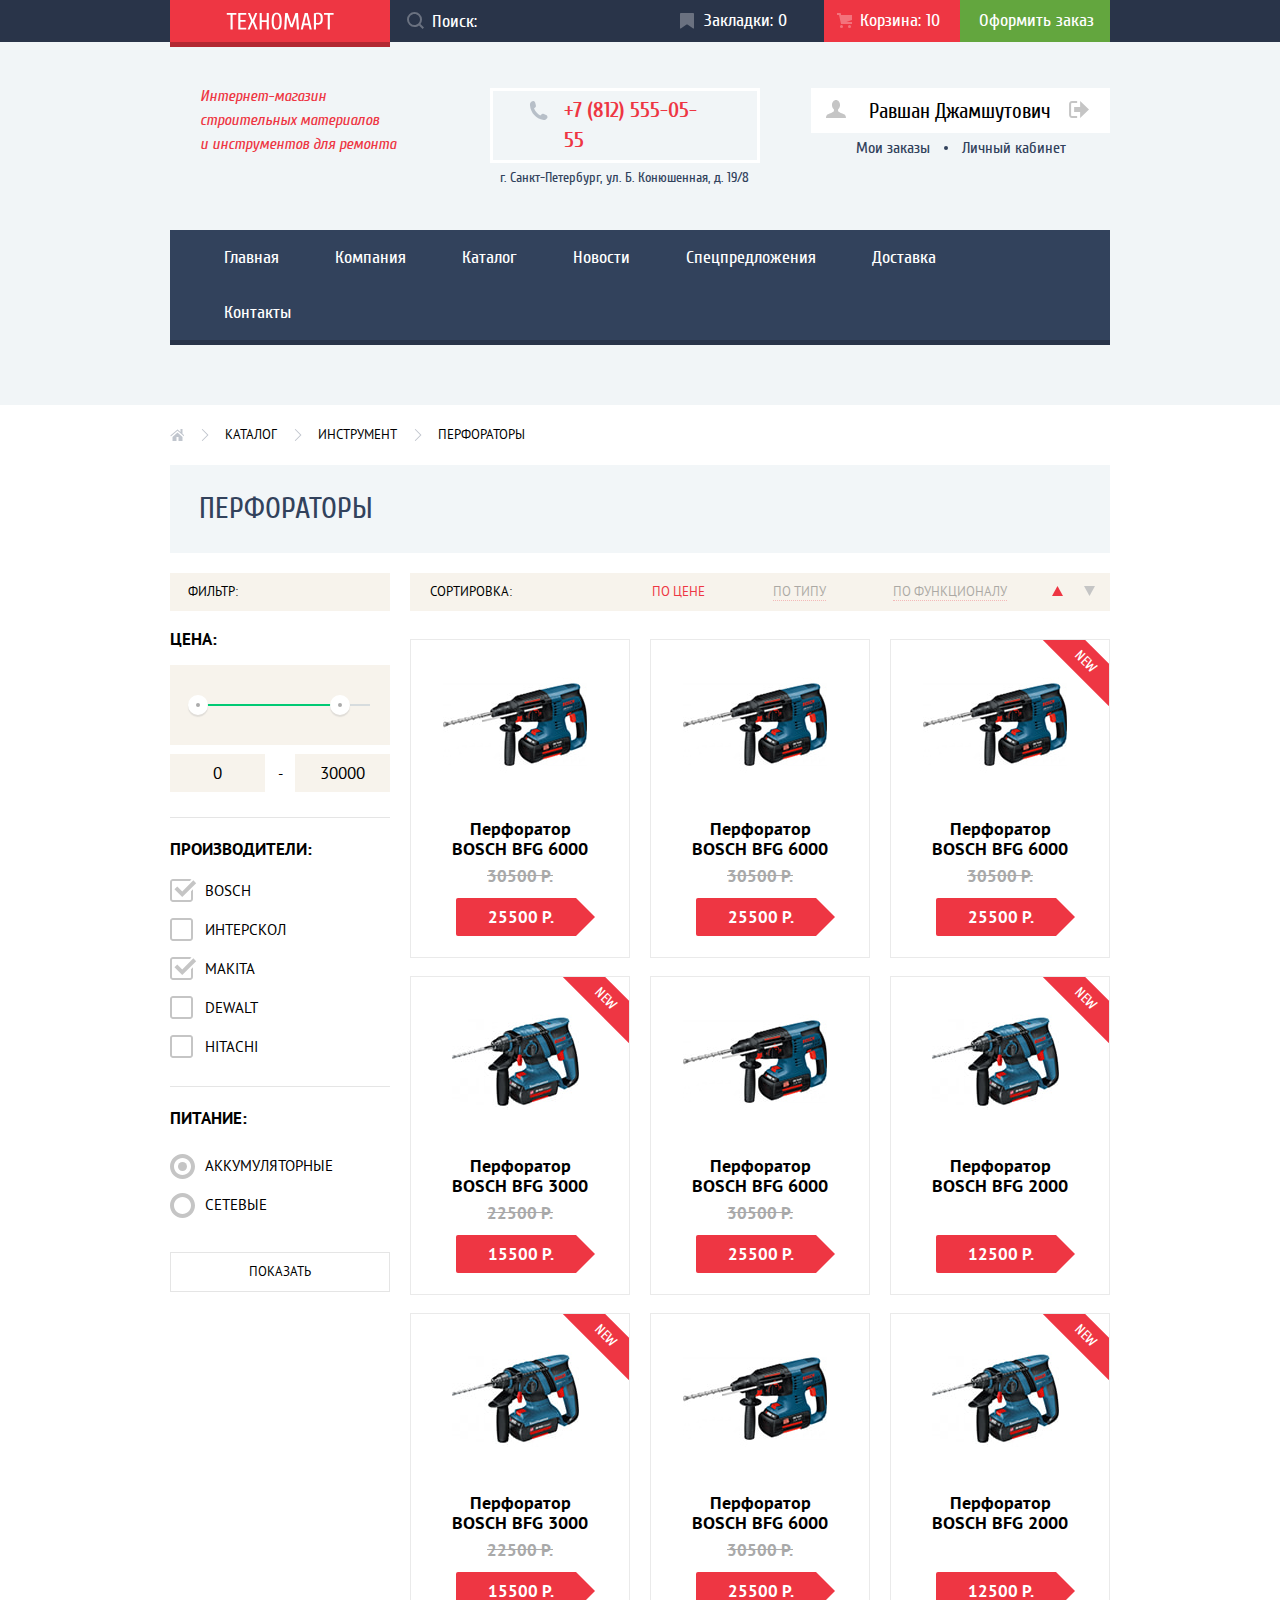
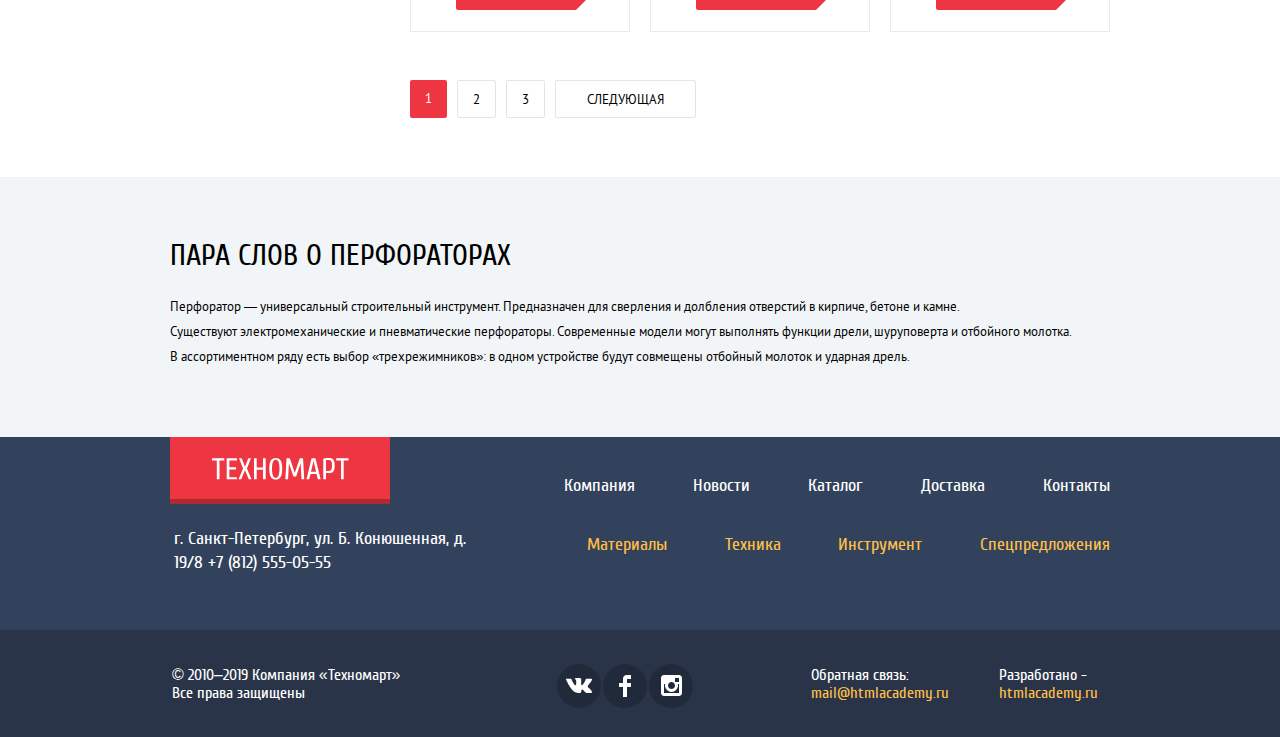
==== catalog.html @ e58eb57f "Added some cursor features :)" ====
<!DOCTYPE html>
<html lang="ru">
  <head>
    <meta charset="utf-8">
		<title>HTML Academy: Техномарт. Каталог</title>
		<link rel="stylesheet" href="css/normalize.css">
    <link rel="stylesheet" href="css/style.css">
  </head>
  <body>
		<header class="header">
      <div class="user-navigation">
        <div class="wrapper">
          <a class="logo" href="index.html">
            <h1 class="visually-hidden">Компания «Техномарт»</h1>
          </a>
          <form action="https://echo.htmlacademy.ru/" method="post" class="search-field-form">
            <label for="header-search-field" class="visually-hidden">Поиск:</label>
            <input type="search" name="search-field" id="header-search-field" class="search-field" placeholder="Поиск:">
            <svg xmlns="http://www.w3.org/2000/svg" width="17" height="17"><path fill="#fff" d="M17 15.586l-3.542-3.542A7.465 7.465 0 0015 7.5 7.5 7.5 0 107.5 15c1.71 0 3.282-.579 4.544-1.542L15.586 17 17 15.586zM2 7.5C2 4.467 4.467 2 7.5 2 10.532 2 13 4.467 13 7.5c0 3.032-2.468 5.5-5.5 5.5A5.506 5.506 0 012 7.5z"/></svg>
          </form>
          <a href="#" class="bookmarks">
            Закладки: 0
          </a>
          <a href="#" class="cart filled">
            Корзина: 10
          </a>
          <a href="#" class="order">Оформить заказ</a>
        </div>
      </div>

      <div class="wrapper">
        <div class="middle-header">
          <p class="short-info">
            Интернет-магазин 
            строительных материалов <br>
            и инструментов для ремонта
          </p>
    
          <div class="header-contacts">
            <p class="phone"><a href="tel:78125550555">+7 (812) 555-05-55</a></p>
            <p class="address">г. Санкт-Петербург, ул. Б. Конюшенная, д. 19/8</p>
          </div>
    
          <div class="account">
            <div class="account-actions-logged">
              <a href="#" class="username">
                <svg xmlns="http://www.w3.org/2000/svg" width="20" height="18"><path fill="#c5c5c5" d="M17.881 14.166c-2.144-.735-4.256-1.666-5.207-2.39-.657-.501-.77-1.618-.517-2.415 1.118-.903 1.864-2.477 1.864-4.278C14.021 2.276 12.221 0 10 0S5.979 2.276 5.979 5.083c0 1.801.746 3.374 1.863 4.277.253.798.141 1.915-.517 2.416-.95.724-3.063 1.654-5.207 2.39S0 18 0 18h20s.025-3.099-2.119-3.834z"/></svg>
                Равшан Джамшутович
              </a>
              <a href="#" class="exit">
                <span class="visually-hidden">Выйти</span>
                <svg xmlns="http://www.w3.org/2000/svg" width="21" height="17"><g fill="#c5c5c5"><path d="M21 8.5L12.125 0v6h-6v5h6v6z"/><path d="M3.106 13.952V3.048c.018-.376.171-1.057 1.01-1.057h5.027V0H4.116C1.938 0 1.112 1.81 1.087 3.027v10.946C1.112 15.189 1.938 17 4.116 17h5.027v-1.99H4.116c-.839 0-.992-.683-1.01-1.058z"/></g></svg>
              </a>
            </div>
  
            <ul class="account-options">
              <li><a href="#">Мои заказы</a></li>
              <li><a href="#">Личный кабинет</a></li>
            </ul>
          </div>
        </div>

        <nav>
          <ul class="site-navigation">
            <li><a href="index.html">Главная</a></li>
            <li><a href="#">Компания</a></li>
            <li><a>Каталог</a></li>
            <li><a href="#">Новости</a></li>
            <li><a href="#">Спецпредложения</a></li>
            <li><a href="#">Доставка</a></li>
            <li><a href="#">Контакты</a></li>
          </ul>
        </nav>
      </div>
    </header>

		<main>
      <div class="wrapper catalog-wrapper">
        <nav class="breadcrumbs-navigation">
          <ol class="breadcrumbs">
            <li class="home">
              <a href="index.html">
                <span class="visually-hidden">Главная</span>
              </a>
            </li>
            <li><a>Каталог</a></li>
            <li><a href="#">Инструмент</a></li>
            <li><a href="#">Перфораторы</a></li>
          </ol>
        </nav>

        <h2 class="main-title">Перфораторы</h2>

        <section class="filter">
          <h2>Фильтр:</h2>
  
          <form action="https://echo.htmlacademy.ru/" method="get">
            <fieldset class="price">
              <legend class="fieldset-title">Цена:</legend>
  
              <div class="range">
                <span class="visually-hidden">Диапазон стоимости товара</span>
                <div class="range-controls">
                  <div class="scale">
                    <div class="bar"></div>
                  </div>
                  <div class="toggle toggle-min" tabindex="0"></div>
                  <div class="toggle toggle-max" tabindex="0"></div>
                </div>
              </div>
    
              <div class="range-inputs">
                <input type="text" name="price-min" id="filter-price-min" min="0" max="36500" value="0" step="10" aria-label="Минимальная цена" required>
                <span>-</span>
                <input type="tex" name="price-max" id="filter-price-max" min="0" max="36500" value="30000" step="10" aria-label="Максимальная цена" required>
              </div>
            </fieldset>
    
            <fieldset class="manufacturers">
              <legend class="fieldset-title">Производители:</legend>
    
              <ul class="manufacturers-list">
                <li>
                  <input class="visually-hidden" type="checkbox" name="bosch" id="filter-bosch" checked>
                  <label for="filter-bosch">
                    Bosch
                  </label>
                </li>
    
                <li>
                  <input class="visually-hidden" type="checkbox" name="interskol" id="filter-interskol">
                  <label for="filter-interskol">
                    Интерскол
                  </label>
                </li>
    
                <li>
                  <input class="visually-hidden" type="checkbox" name="makita" id="filter-makita" checked>
                  <label for="filter-makita">
                    Makita
                  </label>
                </li>
    
                <li>
                  <input class="visually-hidden" type="checkbox" name="dewalt" id="filter-dewalt">
                  <label for="filter-dewalt">
                    Dewalt
                  </label>
                </li>
    
                <li>
                  <input class="visually-hidden" type="checkbox" name="hitachi" id="filter-hitachi">
                  <label for="filter-hitachi">
                    Hitachi
                  </label>
                </li>
              </ul>
            </fieldset>
    
            <fieldset class="power">
              <legend class="fieldset-title">Питание:</legend>
    
              <ul class="power-supply-list">
                <li>
                  <input class="visually-hidden" type="radio" name="product-power-supply" id="filter-battery" value="battery" checked>
                  <label for="filter-battery">
                    Аккумуляторные
                  </label>
                </li>
    
                <li>
                  <input class="visually-hidden" type="radio" name="product-power-supply" id="filter-network" value="network">
                  <label for="filter-network">
                    Сетевые
                  </label>
                </li>
              </ul>
            </fieldset>
    
            <button type="submit" class="button">Показать</button>
          </form>
        </section>
  
        <div class="catalog-column">
          <section class="sort">
            <h2>Сортировка:</h2>
    
            <ul class="sort-by">
              <li><a class="active">По цене</a></li>
              <li><a href="#">По типу</a></li>
              <li><a href="#">По функционалу</a></li>
            </ul>
    
            <ul class="sort-from-to">
              <li>
                <a class="active sort-button sort-to-smaller">
                  <span class="visually-hidden">По возрастанию</span>
                  <svg xmlns="http://www.w3.org/2000/svg" width="11" height="10"><path fill="#231F20" d="M5.5 0L0 10h11z"/></svg>
                </a>
              </li>
              <li>
                <a href="#" class="sort-button sort-to-bigger">
                  <span class="visually-hidden">По убыванию</span>
                  <svg xmlns="http://www.w3.org/2000/svg" width="11" height="10"><path fill="#231F20" d="M5.5 0L0 10h11z"/></svg>
                </a>
              </li>
            </ul>
          </section>
          
          <section class="catalog">
            <ul class="items-list">
              <li class="item">
                <div class="item-actions">
                  <a href="#" class="button button-buy">Купить</a>
                  <button type="button" class="button button-to-bookmarks">В закладки</button>
                </div>
                
                <div class="item-picture">
                  <img src="img/bosch-bfg6000.jpg" alt="Перфоратор BOSCH BFG 6000" width="144" height="128">
                </div>

                <h3>
                  Перфоратор BOSCH
                  BFG 6000
                </h3>
                <p class="old-price">30500 Р.</p>
                <p class="price">25500 Р.</p>
              </li>
    
              <li class="item">
                <div class="item-actions">
                  <a href="#" class="button button-buy">Купить</a>
                  <button type="button" class="button button-to-bookmarks">В закладки</button>
                </div>
                
                <div class="item-picture">
                  <img src="img/bosch-bfg6000.jpg" alt="Перфоратор BOSCH BFG 6000" width="144" height="128">
                </div>
                
                <h3>
                  Перфоратор BOSCH
                  BFG 6000
                </h3>
                <p class="old-price">30500 Р.</p>
                <p class="price">25500 Р.</p>
              </li>
    
              <li class="item new">
                <div class="item-actions">
                  <a href="#" class="button button-buy">Купить</a>
                  <button type="button" class="button button-to-bookmarks">В закладки</button>
                </div>
                
                <div class="item-picture">
                  <img src="img/bosch-bfg6000.jpg" alt="Перфоратор BOSCH BFG 6000" width="144" height="128">
                </div>
                
                <h3>
                  Перфоратор BOSCH
                  BFG 6000
                </h3>
                <p class="old-price">30500 Р.</p>
                <p class="price">25500 Р.</p>
              </li>
    
              <li class="item new">
                <div class="item-actions">
                  <a href="#" class="button button-buy">Купить</a>
                  <button type="button" class="button button-to-bookmarks">В закладки</button>
                </div>
                
                <div class="item-picture">
                  <img src="img/bosch-bfg2000-3000.jpg" alt="Перфоратор BOSCH BFG 3000" width="127" height="112">
                </div>

                <h3>
                  Перфоратор BOSCH
                  BFG 3000
                </h3>
                <p class="old-price">22500 Р.</p>
                <p class="price">15500 Р.</p>
              </li>
    
              <li class="item">
                <div class="item-actions">
                  <a href="#" class="button button-buy">Купить</a>
                  <button type="button" class="button button-to-bookmarks">В закладки</button>
                </div>
                
                <div class="item-picture">
                  <img src="img/bosch-bfg6000.jpg" alt="Перфоратор BOSCH BFG 6000" width="144" height="128">
                </div>

                <h3>
                  Перфоратор BOSCH
                  BFG 6000
                </h3>
                <p class="old-price">30500 Р.</p>
                <p class="price">25500 Р.</p>
              </li>
    
              <li class="item new">
                <div class="item-actions">
                  <a href="#" class="button button-buy">Купить</a>
                  <button type="button" class="button button-to-bookmarks">В закладки</button>
                </div>
                
                <div class="item-picture">
                  <img src="img/bosch-bfg2000-3000.jpg" alt="Перфоратор BOSCH BFG 2000" width="127" height="112">
                </div>
                <h3>
                  Перфоратор BOSCH
                  BFG 2000
                </h3>
                <p class="old-price"></p>
                <p class="price">12500 Р.</p>
              </li>
    
              <li class="item new">
                <div class="item-actions">
                  <a href="#" class="button button-buy">Купить</a>
                  <button type="button" class="button button-to-bookmarks">В закладки</button>
                </div>
                
                <div class="item-picture">
                  <img src="img/bosch-bfg2000-3000.jpg" alt="Перфоратор BOSCH BFG 3000" width="127" height="112">
                </div>

                <h3>
                  Перфоратор BOSCH
                  BFG 3000
                </h3>
                <p class="old-price">22500 Р.</p>
                <p class="price">15500 Р.</p>
              </li>
    
              <li class="item">
                <div class="item-actions">
                  <a href="#" class="button button-buy">Купить</a>
                  <button type="button" class="button button-to-bookmarks">В закладки</button>
                </div>
                
                <div class="item-picture">
                  <img src="img/bosch-bfg6000.jpg" alt="Перфоратор BOSCH BFG 6000" width="144" height="128">
                </div>

                <h3>
                  Перфоратор BOSCH
                  BFG 6000
                </h3>
                <p class="old-price">30500 Р.</p>
                <p class="price">25500 Р.</p>
              </li>
    
              <li class="item new">
                <div class="item-actions">
                  <a href="#" class="button button-buy">Купить</a>
                  <button type="button" class="button button-to-bookmarks">В закладки</button>
                </div>
                
                <div class="item-picture">
                  <img src="img/bosch-bfg2000-3000.jpg" alt="Перфоратор BOSCH BFG 2000" width="127" height="112">
                </div>

                <h3>
                  Перфоратор BOSCH
                  BFG 2000
                </h3>
                <p class="old-price"></p>
                <p class="price">12500 Р.</p>
              </li>
            </ul>
    
            <div class="pagination">
              <a class="active button" aria-label="К первой странице каталога">1</a>
              <a href="#" class="button" aria-label="Ко второй странице каталога">2</a>
              <a href="#" class="button" aria-label="К третей странице каталога">3</a>
              <a href="#" class="button" aria-label="К следующей странице каталога">Следующая</a>
            </div>
          </section>
        </div>
      </div>

			<section class="few-words">
        <div class="wrapper">
          <h2 class="section-title">Пара слов о перфораторах</h2>

          <p>Перфоратор — универсальный строительный инструмент. Предназначен для сверления и долбления отверстий в кирпиче, бетоне и камне.</p>
          <p>Существуют электромеханические и пневматические перфораторы. Современные модели могут выполнять функции дрели, шуруповерта и отбойного молотка.</p> 
          <p>В ассортиментном ряду есть выбор «трехрежимников»: в одном устройстве будут совмещены отбойный молоток и ударная дрель.</p>
        </div>
			</section>
		</main>

    <footer class="footer">
      <div class="footer-top">
        <div class="wrapper">
          <div class="footer-top-contacts">
            <a href="index.html" class="logo">
              <h1 class="visually-hidden">Компания «Техномарт»</h1>
            </a>
      
            <p class="contacts">
              г. Санкт-Петербург, ул. Б. Конюшенная, д. 19/8
              <a href="tel:78125550555">+7 (812) 555-05-55</a>
            </p>
          </div>
    
          <nav class="footer-top-navigation">
            <ul class="site-navigation-footer">
              <li><a href="#">Компания</a></li>
              <li><a href="#">Новости</a></li>
              <li><a>Каталог</a></li>
              <li><a href="#">Доставка</a></li>
              <li><a href="#">Контакты</a></li>
            </ul>
    
            <ul class="promo-navigation">
              <li><a href="#">Материалы</a></li>
              <li><a href="#">Техника</a></li>
              <li><a href="#">Инструмент</a></li>
              <li><a href="#">Спецпредложения</a></li>
            </ul>
          </nav>
        </div>
      </div>

      <div class="footer-bottom">
        <div class="wrapper">
          <p class="copyrights">
            © 2010–2019 Компания «Техномарт»
            Все права защищены
          </p>
          
          <div class="social">
            <a href="#" class="vkontakte">
              <span class="visually-hidden">ВКонтакте</span>
            </a>
            <a href="#" class="facebook">
              <span class="visually-hidden">Facebook</span>
            </a>
            <a href="#" class="instagram">
              <span class="visually-hidden">Instagram</span>
            </a>
          </div>
    
          <p class="feedback">
            Обратная связь:
            <a href="mailto:mail@htmlacademy.ru">mail@htmlacademy.ru</a>
          </p>
    
          <p class="developer">
            Разработано -
            <a href="https://htmlacademy.ru/intensive/htmlcss">htmlacademy.ru</a>
          </p>
        </div>
      </div>
    </footer>

		<!--POP UPS-->

		<section class="hidden popup-added-to-cart">
			<h2 class="visually-hidden">Сообщение о добавлении товара в корзину</h2>
			<button type="button" class="button-close" aria-label="Закрыть"></button>

			<p>Товар добавлен в корзину!</p>

      <div class="button-wrapper">
        <div class="container">
          <a href="#" class="button">Оформить заказ</a>
          <button type="button" class="button">Продолжить покупки</button>
        </div>
      </div>
		</section>
  </body>
</html>
---- css/style.css ----
/* BASIC VALUES */
:root
{
	/* COLORS */
	--basic-red: #EE3643;
	--basic-green: #63A63E;
	--basic-green-light: #00CA74;
	--basic-grey: #3D546F;
	--basic-grey-dark: #32425C;
	--basic-grey-extra-dark: #293449;
	--basic-grey-darkest: #1D2739;
	--basic-greylight: #C5C5C5;
	--basic-greylight-dark: #A9A9A9;
	--basic-background: #F1F5F7;
	--basic-background-button: #F4F4F4;
	--special-yellow: #FFBF47;
	--special-yellowlighten: #FFC047;
	--special-blue: #3BBCE3;
	--special-lilac: #DC91D8;
	--special-greenlight: #8ED78F;
	--special-yellowlight: #FFD180;
	--special-color-white: #F9F5F0;
	--color-success: #5FBB2D;
	--color-error: #BA2732;
	--color-white: #FFF;
	--color-black: #000;
	--color-black-light: #161D29;
	--color-gray-shadow: #405069;
	--color-white-gray: #D7DCDE;
	--color-gray-white: #ABABAB;
	--color-green-shadow: #367315;
	--color-green-dark: #518534;
	--color-black-extra-light: #212A3A;
	--color-extralight-grey: #EAEAEA;
	--color-lightest-grey: #E5E5E5;
	--color-white-dark: #F7F3EC;
	--color-almost-white: #F2F6F8;
  --color-white-half-transparent: rgba(255, 255, 255, 0.5);
  --color-white-almost-transparent: rgba(255, 255, 255, 0.3);
  --color-gray-almost-white: rgba(171, 171, 171, 0.3);
  --color-greylight-almost-transparent: rgba(197, 197, 197, 0.3);
  --color-greylight-dark-almost-transparent: rgba(169, 169, 169, 0.3);
	--color-black-mostly-transparent: rgba(0, 0, 0, 0.15);
	--color-black-almost-transparent: rgba(0, 0, 0, 0.25);

	/* FONTS */
	--cuprum: Cuprum, Arial, sans-serif;
	--pt-sans: 'PT Sans', Arial, sans-serif;
}

/* FONTS */
@font-face
{
	font-family: 'Cuprum';
  font-style: normal;
  font-weight: 400;
  src: local('Cuprum'),
       url('../fonts/cuprum.woff2') format('woff2'), 
       url('../fonts/cuprum.woff') format('woff');
}

@font-face
{
	font-family: 'Cuprum';
  font-style: italic;
  font-weight: 400;
  src: local('Cuprum Italic'),
       url('../fonts/cuprumitalic.woff2') format('woff2'), 
       url('../fonts/cuprumitalic.woff') format('woff');
}

@font-face
{
	font-family: 'Cuprum';
  font-style: normal;
  font-weight: 700;
  src: local('Cuprum Bold'),
       url('../fonts/cuprumbold.woff2') format('woff2'), 
       url('../fonts/cuprumbold.woff') format('woff');
}

@font-face
{
	font-family: 'Cuprum';
  font-style: italic;
  font-weight: 700;
  src: local('Cuprum Bold Italic'),
       url('../fonts/cuprumbolditalic.woff2') format('woff2'), 
       url('../fonts/cuprumbolditalic.woff') format('woff');
}

@font-face
{
	font-family: 'PT Sans';
  font-style: normal;
  font-weight: 400;
  src: local('PT Sans'),
       url('../fonts/ptsans.woff2') format('woff2'), 
       url('../fonts/ptsans.woff') format('woff');
}

@font-face
{
	font-family: 'PT Sans';
  font-style: normal;
  font-weight: 700;
  src: local('PT Sans Bold'),
       url('../fonts/ptsansbold.woff2') format('woff2'), 
       url('../fonts/ptsansbold.woff') format('woff');
}

/* GLOBAL STYLES */
*, *::before, *::after 
{
	box-sizing: inherit;
}

html 
{
	height: 100%;
	box-sizing: border-box;
}

img
{
	max-width: 100%;
	height: auto;
}

body
{
	margin: 0;
	padding: 0;
	min-width: 960px;
	font-family: var(--pt-sans);
	font-size: 13px;
	line-height: 24px;
	color: var(--color-black);
	min-height: 100%;
	display: grid;
	grid-template-rows: min-content 1fr min-content;
	align-content: start;
}

.visually-hidden {
  position: absolute;
  clip: rect(0 0 0 0);
  width: 1px;
  height: 1px;
  margin: -1px;
  border: 0;
  padding: 0;
  overflow: hidden;
}

.hidden
{
  display: none;
}

.wrapper {
  width: 940px;
  margin: 0 auto;
}

a
{
	text-decoration: none;
}

.section-title
{
	font-family: var(--cuprum);
	font-weight: normal;
	font-size: 30px;
	line-height: 30px;
	text-transform: uppercase;
	margin: 0;
}

.section-title2
{
	font-family: var(--cuprum);
	font-weight: normal;
	font-size: 30px;
	line-height: 30px;
	text-transform: uppercase;
	color: var(--basic-grey-dark);
	margin: 0;
}

.button
{
	font-family: var(--cuprum);
	font-size: 14px;
	line-height: 18px;
	text-transform: uppercase;
	color: var(--color-white);
	background-color: var(--basic-red);
	text-align: center;
	padding-top: 11px;
	padding-bottom: 9px;
	cursor: pointer;
}

.button:active
{
	background-color: var(--color-error);
}

.fieldset-title
{
	font-weight: bold;
	font-size: 17px;
	line-height: 30px;
	text-transform: uppercase;
	margin: 0;
}

.title-with-button
{
  background-color: var(--special-color-white);
  display: flex;
  justify-content: space-between;
  padding-left: 28px;
  padding-right: 14px;
  align-items: center;
  min-height: 89px;
  margin-bottom: 20px;
}

.new::after
{
  content: "new";
  display: flex;
  width: 100px;
  height: 30px;
  text-transform: uppercase;
  transform: rotate(45deg);
  background-color: var(--basic-red);
  font-family: var(--cuprum);
  font-size: 14px;
  line-height: 18px;
  position: absolute;
  top: 5px;
  right: -25px;
  padding-left: 5px;
  justify-content: center;
  align-items: center;
  color: var(--color-white);
}


a:not([href]),
a:not([href])
{
	cursor: default;
}

/* CUSTOM STYLES */

/* HEADER */
.header
{
	font-family: var(--cuprum);
	font-size: 18px;
	background-color: var(--basic-background);
  padding-bottom: 60px;
}

.header p
{
	margin: 0;
}

.user-navigation a,
.site-navigation a
{
	color: var(--color-white);
}

.user-navigation a:active
{
	background-color: var(--color-black-light);
	color: var(--color-white-half-transparent);
}

.header .user-navigation
{
	background-color: var(--basic-grey-extra-dark);
	min-height: 42px;
}

.user-navigation .wrapper,
.header .middle-header,
.header .site-navigation,
.header .account-actions-unlogged
{
	display: flex;
}

.header .site-navigation
{
	background-color: var(--basic-grey-dark);
	box-shadow: inset 0px -5px 0px var(--basic-grey-extra-dark);
}

.user-navigation .filled
{
	background-color: var(--basic-red);
}

.user-navigation a
{
	width: 150px;
	padding: 9px;
	padding-left: 44px;
  padding-right: 0;
	display: block;
	position: relative;
}

.user-navigation .bookmarks::before,
.user-navigation .cart::before
{
	content: "";
	position: absolute;
	opacity: 0.3;
	width: 14px;
	height: 16px;
	top: 13px;
	left: 20px;
	background-image: url(../img/icon-bookmark.svg);
	background-repeat: no-repeat;
  display: block;
}

.user-navigation .bookmarks:hover::before,
.user-navigation .cart:hover::before
{
	opacity: 1;
}

.user-navigation .bookmarks:active::before,
.user-navigation .cart:active::before
{
	opacity: 0.3;
}

.user-navigation .cart
{
  padding-left: 36px;
  width: 136px;
  margin-left: 14px;
}

.user-navigation .cart::before
{
	width: 15px;
	height: 15px;
	left: 13px;
	background-image: url(../img/icon-cart.svg);
}

.user-navigation .logo,
.user-navigation .logo:active
{
	width: 220px;
	height: 42px;
	padding: 0;
	background-color: var(--basic-red);
	background-image: url(../img/logo-technomart.svg);
	background-repeat: no-repeat;
	background-position: 50% 50%;
	display: block;
	position: relative;
}

.user-navigation .logo[href]:active
{
	background-color: var(--color-error);
}

.user-navigation .logo::after
{
	content: "";
	position: absolute;
	bottom: -5px;
	left: 0;
	width: 220px;
	height: 5px;
	background-color: inherit;
	box-shadow: inset 0px -5px 0px var(--color-black-almost-transparent);
  display: block;
}

.user-navigation .order:active,
.user-navigation .order
{
	background-color: var(--basic-green);
	padding-left: 19px;
}

.user-navigation .order:hover
{
	background-color: var(--color-success);
}

.header .middle-header
{
	padding-top: 42px;
	padding-bottom: 40px;
	padding-left: 30px;
}

.header .short-info
{
	color: var(--basic-red);
	font-style: italic;
	font-size: 16px;
	line-height: 24px;
	width: 197px;
	min-height: 71px;
}

.header .header-contacts
{
	padding-top: 4px;
	margin-left: 93px;
}

.header .phone
{
  border: 3px solid var(--color-white);
  background-image: url(../img/icon-phone.svg);
  background-repeat: no-repeat;
	background-position: 36px 10px;
	width: 270px;
	min-height: 45px;
	padding: 4px 42px 5px 71px;
	margin: 0;
	margin-bottom: 3px;
}

.phone a
{
	color: var(--basic-red);
	font-weight: bold;
	font-size: 21px;
	line-height: 30px;
}

.header .address
{
	color: var(--basic-grey-dark);
	font-size: 14px;
	width: 250px;
	min-height: 24px;
	margin: 0 auto;
}

.header .account-actions-unlogged
{
	width: 281px;
	padding: 0;
	margin: 0;
  padding-top: 4px;
  margin-left: 69px;
  min-height: 45px;
  justify-content: space-between;
}

.header .account
{
  margin-left: 51px;
}

.header .account-actions-logged
{
	width: 299px;
	min-height: 45px;
	padding-top: 12px;
	padding-bottom: 8px;
	padding-right: 17px;
	padding-left: 15px;
  margin-bottom: 3px;
  margin-top: 4px;
}

.account-actions-logged .username
{
	margin-right: 12px;
}

.username svg
{
	margin-right: 18px;
}

.username:not(:active):hover path,
.exit:not(:active):hover path
{
	fill: var(--basic-grey);
}

.header .account-options
{
	display: flex;
	min-height: 18px;
	width: 210px;
	justify-content: space-between;
	flex-wrap: wrap;
	margin: 0 auto;
	padding: 0;
}

.account-options li
{
  order: 1;
}

.account-options li:first-of-type
{
  order: -1;
}

.account-options::after
{
  content: "";
	display: block;
  width: 4px;
  height: 4px;
  align-self: center;
  border-radius: 50%;
  background-color: var(--basic-grey-dark);
}

.account-options:hover::after
{
  background-color: var(--basic-red);
}

.header .account-actions-unlogged,
.header .account-options
{
	list-style: none;
}

.account-actions-unlogged a,
.account-actions-logged a
{
	color: var(--color-black);
	background-color: var(--color-white);
	font-size: 21px;
	line-height: 21px;
}

.account-actions-unlogged a:hover
{
	color: var(--basic-red);
}

.account-actions-unlogged .login
{
	width: 121px;
	padding: 12px;
	padding-left: 19px;
	padding-right: 27px;
	display: block;
	position: relative;
}

.login:hover path
{
	fill: var(--basic-grey);
}

.login path,
.login:active path
{
	fill: var(--basic-greylight);
}

.account-actions-unlogged .logout
{
	width: 150px;
	padding: 12px 24px;
	display: block;
}

.header .account-actions-logged
{
	background-color: var(--color-white);
}

.account-options a
{
	color: var(--basic-grey-dark);
	font-size: 16px;
	line-height: 18px;
}

.account-options a:hover
{
	color: var(--basic-red);
}

.account-actions-unlogged a:active,
.account-actions-logged a:active,
.account-options a:active
{
	color: var(--basic-greylight);
}

.header .site-navigation
{
	list-style: none;
	width: 940px;
	min-height: 60px;
	margin: 0;
	align-items: center;
	flex-wrap: wrap;
	padding: 0 26px;
	padding-bottom: 5px;
}

.site-navigation a
{
	padding: 28px;
	padding-top: 16px;
	padding-bottom: 15px;
	display: block;
}

.site-navigation a[href]:hover
{
	background-color: var(--basic-grey-extra-dark);
}

.site-navigation a[href]:active
{
	background-color: var(--basic-grey-darkest);
	color: var(--color-white-half-transparent);
}

.header .search-field
{
	background-color: var(--basic-grey-extra-dark);
	border: 0;
	font: inherit;
  padding-left: 42px;
	border-radius: 0;
	width: 100%;
	height: 100%;
}

.header .search-field-form
{
	width: 270px;
	position: relative;
}

.search-field:not(:focus)::placeholder
{
	color: var(--color-white);
}

.search-field + svg
{
	width: 17px;
	height: 17px;
	position: absolute;
	top: 12px;
	left: 17px;
}

.search-field:not(:focus):not(:hover) + svg
{
	opacity: 0.3;
}

.search-field:focus + svg path
{
	fill: var(--basic-red);
}

.header .search-field:active,
.header .search-field:focus
{ 
  background-color: var(--color-white); 
}

/* MAIN index.html CONTENT */

/* PROMO-BLOCK */
.promo-block
{
  color: var(--color-white);
  font-family: var(--cuprum);
  margin: 59px 0 59px;
}

.promo-block .articles-wrapper
{
  display: grid;
  grid-template-columns: repeat(3, 300px);
  gap: 20px;
}

.promo-block h3
{
  font-size: 24px;
  line-height: 30px;
  margin: 0;
  max-width: 180px;
}

.promo-block article
{
  padding: 20px 0 21px 23px;
  display: flex;
  flex-direction: column;
  justify-content: space-between;
  min-height: 123px;
  position: relative;
  overflow: hidden;
}

.promo-block .button-promo
{
  background-color: var(--color-white-almost-transparent);
  display: block;
  padding: 10px;
  width: 135px;
}

.promo-block .button-promo:hover
{
	background-color: var(--color-greylight-almost-transparent);
}

.promo-block .button-promo:active
{
	background-color: var(--color-greylight-dark-almost-transparent);
}

.slider .title-with-paragraph
{
  background-color: var(--color-black-almost-transparent);
  padding-left: 24px;
  padding-top: 24px;
  padding-bottom: 16px;
}

.slider article
{
  padding: 0;
  padding-bottom: 27px;
  width: 100%;
  height: 100%;
  background-size: cover;
  background-position: 50% 0;
  display: none;
}

.slider .current
{
  display: flex;
}

.slider h3
{
  font-size: 36px;
  line-height: 36px;
  text-transform: uppercase;
  margin-bottom: 6px;
  max-width: none;
}

.slider p
{
  font-size: 18px;
  line-height: 24px;
  margin: 0;
}

.slider
{
  grid-column-start: 1;
  grid-column-end: span 2;
  grid-row-start: 2;
  grid-row-end: span 2;
  position: relative;
}

.slider .next-slide,
.slider .previous-slide
{
  width: 22px;
  height: 40px;
  padding: 0;
  background-image: url(../img/icon-right.svg);
  background-repeat: no-repeat;
  border: 0;
  background-color: transparent;
  bottom: 104px;
  right: 20px;
  position: absolute;
  cursor: pointer;
}

.slider .previous-slide
{
  left: 24px;
  transform: rotate(180deg);
}

.slider .first-slide,
.slider .second-slide
{
  width: 10px;
  height: 10px;
  border: 2px solid var(--color-white);
  background-color: var(--color-white);
  padding: 0;
  border-radius: 50%;
  bottom: 36px;
  right: 295px;
  position: absolute;
  cursor: pointer;
}

.slider .first-slide
{
  left: 295px;
}

.slider .current
{
  background-color: var(--basic-red);
}

.slider .button
{
  width: 192px;
  margin-left: 24px;
}

.slider .promo-perforators
{
  background-color: var(--color-black-extra-light);
  background-image: url(../img/bg-slider-perforators.jpg);
  background-repeat: no-repeat;
}

.slider .promo-drills
{
  background-color: var(--color-black-extra-light);
  background-image: url(../img/bg-slider-drill.jpg);
  background-repeat: no-repeat;
}

.promo-block .promo-materials
{
  background-color: var(--special-yellow);
  background-image: url(../img/icon-materials.svg);
  background-repeat: no-repeat;
  background-position: 213px 31px;
}

.promo-block .promo-tool
{
  background-color: var(--special-blue);
  background-image: url(../img/icon-tool.svg);
  background-repeat: no-repeat;
  background-position: 194px 34px;
}

.promo-block .promo-technique
{
  background-color: var(--special-lilac);
  background-image: url(../img/icon-technique.svg);
  background-repeat: no-repeat;
  background-position: 191px 31px;
}

.promo-block .promo-discounts:not(.hidden)
{
  background-color: var(--special-greenlight);
  background-image: url(../img/icon-discount.svg);
  background-repeat: no-repeat;
  background-position: 196px 27px;
  padding-bottom: 23px;
}

.promo-block .promo-delivery:not(.hidden)
{
  background-color: var(--special-yellowlighten);
  background-image: url(../img/icon-delivery.svg);
  background-repeat: no-repeat;
  background-position: 191px 32px;
  padding-bottom: 22px;
}

/* POPULAR MANUFACTURERS and POPULAR PRODUCTS */
.title-with-button .button
{
  width: 192px;
}

.popular-manufacturers .button
{
  margin-right: 4px;
  margin-top: -2px;
}

.popular-manufacturers,
.popular-items
{
  margin-bottom: 70px;
}

.popular-manufacturers .popular-manufacturers-list
{
  list-style: none;
  margin: 0;
  padding: 0;
  display: grid;
  grid-template-columns: repeat(4, 220px);
  gap: 20px;
}

.popular-items .items-list
{
  margin: 0;
  padding: 0;
  display: flex;
  justify-content: space-between;
}

.popular-manufacturers-list .manufacturer-item
{
  border: 1px solid var(--color-extralight-grey);
}

.manufacturer-item a
{
	min-height: 145px;
	display: flex;
	justify-content: center;
	align-items: center;
}

.popular-manufacturers-list .manufacturer-item:hover
{
  box-shadow: 0px 4px 20px var(--color-black-mostly-transparent);
}

.popular-manufacturers-list .manufacturer-item:active
{
  opacity: 0.5;
}

/* SERVICES */
.services
{
	background-color: var(--basic-background);
}

.services .wrapper
{
	padding-top: 64px;
}

.services .services-slider
{
	display: flex;
	justify-content: space-between;
	align-items: flex-start;
	min-height: 285px;
}

.services .services-description
{
	width: 620px;
	min-height: 285px;
}

.services-description div
{
	min-height: 285px;
}

.services .section-title
{
	margin-bottom: 25px;
}

.services p
{
	margin: 0;
	margin-bottom: 70px;
	width: 395px;
}

.services .services-list
{
	list-style: none;
	margin: 0;
	padding: 0;
  width: 240px;
  position: relative;
}

.services .services-list::after
{
  background-image: url(../img/services-shadow.png);
  background-repeat: no-repeat;
  content: "";
  display: block;
  width: 10px;
  height: 279px;
  top: -45px;
  right: 0;
  position: absolute;
}

.services-description .section-title2
{
	margin-bottom: 30px;
}

.services-description p
{
	width: 340px;
	margin-bottom: 0;
}

.services-list a
{
	background-color: var(--basic-grey-dark);
	color: var(--color-white);
	font-family: var(--cuprum);
	font-weight: bold;
	font-size: 21px;
	line-height: 30px;
  box-shadow: 0px 1px 0px var(--basic-grey-extra-dark), inset 0px 1px 0px var(--color-gray-shadow);
	display: block;
	padding-left: 22px;
	padding-top: 14px;
  padding-bottom: 17px;
  margin-bottom: 1px;
}

.services-list a:not(.active):hover
{
	background-color: var(--basic-grey-extra-dark);
}

.services-list .active
{
	background-color: var(--color-white);
	color: var(--basic-grey-dark);
	box-shadow: 0px 1px 0px var(--color-white), inset 0px 1px 0px var(--color-white);
}

.services .service-delivery
{
  background-image: url(../img/bg-services-delivery.png);
  background-repeat: no-repeat;
  background-position: 151px 22px;
  margin-top: -2px;
  display: none;
}

.service-delivery p
{
  width: 280px;
}

.service-delivery p:last-of-type
{
  width: 180px;
}

.services .service-guarantee
{
  background-image: url(../img/bg-services-guarantee.png);
  background-repeat: no-repeat;
  background-position: 239px 0;
  display: none;
}

.services .service-credit
{
  background-image: url(../img/bg-services-credit.png);
  background-repeat: no-repeat;
  background-position: 165px 0;
  display: none;
}

.services .current
{
  display: block;
}

/* ABOUT US and CONTACTS*/
.two-sections
{
	display: flex;
	justify-content: space-between;
	padding: 70px 0;
}

.two-sections .section-title
{
	margin: 0;
	margin-bottom: 24px;
}

.two-sections p
{
	margin: 0;
}

.contacts p:first-of-type
{
	margin-bottom: 32px;
}

.about-us p:first-of-type
{
	margin-bottom: 25px;
}

.two-sections .about-us
{
	width: 480px;
	min-height: 356px;
}

.about-us .button
{
	width: 220px;
	display: block;
}

.about-us .logistic-companies
{
	list-style: none;
	font-family: var(--cuprum);
	font-size: 18px;
	margin: 0;
	padding: 0;
	margin-top: 3px;
	padding-left: 37px;
	margin-bottom: 20px;
}

.logistic-companies li:not(:first-of-type)
{
	margin-top: 12px;
}

.logistic-companies li
{
	position: relative;
}

.logistic-companies li::before
{
	content: "";
	width: 25px;
	height: 2px;
	position: absolute;
	background-color: var(--basic-red);
	left: -37px;
	top: 12px;
}

.two-sections .contacts
{
	width: 300px;
	min-height: 356px;
}

.contacts p
{
	width: 180px;
}

.contacts .map
{
	margin-bottom: 18px;
	display: block;
}

.contacts .button
{
	display: block;
}

/* MAIN catalog.html CONTENT */

/* BREADCRUMBS */
.breadcrumbs
{
	list-style: none;
	padding: 0;
	margin: 0;
	display: flex;
	padding-top: 18px;
  margin-bottom: 18px;
  align-items: center;
  flex-wrap: wrap;
}

.breadcrumbs-navigation
{
	grid-column-start: 1;
	grid-column-end: -1;
}

.breadcrumbs li
{
  margin-right: 41px;
  position: relative;
}

.breadcrumbs li:not(:last-of-type)::after
{
  position: absolute;
  content: "";
  right: -25px;
  top: 50%;
  margin-top: -6px;
  display: block;
  width: 8px;
  height: 12px;
  background-image: url(../img/icon-right-small.svg);
  background-repeat: no-repeat;
}

.breadcrumbs a
{
	text-transform: uppercase;
  color: var(--color-black);
  display: block;
  width: 100%;
  height: 100%;
}

.main-title
{
	color: var(--basic-grey-dark);
	font-family: var(--cuprum);
	font-weight: normal;
	font-size: 30px;
	line-height: 30px;
  text-transform: uppercase;
	background-color: var(--color-almost-white);
	padding: 29px;
	margin: 0;
	margin-bottom: 20px;
	grid-column-start: 1;
	grid-column-end: -1;
}

.breadcrumbs .home
{
  display: block;
  width: 14px;
  height: 12px;
  background-image: url(../img/icon-home.svg);
  background-repeat: no-repeat;
  background-position: 50% 50%;
}

/* CATALOG LAYOUT */
.catalog-wrapper
{
	display: grid;
	grid-template-columns: 220px 700px;
	grid-column-gap: 20px;
}

/* FILTER */
.filter fieldset
{
	font-size: 15px;
	line-height: 19px;
  text-transform: uppercase;
	border: 0;
	margin: 0;
	padding: 0;
}

.filter fieldset:not(:last-of-type)::after
{
  content: "";
  display: block;
  height: 1px;
  width: 220px;
  background-color: var(--color-lightest-grey);
  margin-bottom: 16px;
}

.filter ul
{
	list-style: none;
}

.filter .button
{
	font-family: var(--pt-sans);
	font-size: 13px;
	color: var(--color-black);
	background-color: var(--color-white);
	border: 1px solid var(--color-lightest-grey);
	width: 220px;
	text-align: center;
	padding: 10px;
}

.price .fieldset-title
{
	margin-bottom: 11px;
}

.price .range-inputs
{
	display: flex;
	justify-content: space-between;
	align-items: center;
	margin-bottom: 25px;
}

.price input
{
  border: 0;
  background-color: var(--color-white-dark);
  font-size: 17px;
	line-height: 18px;
	width: 95px;
	text-align: center;
  padding: 10px;
}

.price .range
{
	background-color: var(--color-white-dark);
	width: 220px;
	height: 80px;
	margin-bottom: 9px;
}

.range-controls 
{
  position: relative;
  height: 41px;
  margin-bottom: 15px;
  padding-top: 39px;
  padding-right: 20px;
  padding-left: 20px;
  border-radius: 5px;
}

.range-controls .scale 
{
  height: 2px;
  background: var(--color-white-gray);
}

.range-controls .bar 
{
  width: 152px;
  height: 2px;
  background: var(--basic-green-light);
}

.range-controls .toggle 
{
  position: absolute;
  top: 30px;
  left: 0;
  width: 20px;
  height: 20px;
  padding: 0;
  border: 8px solid var(--color-white);
  background-color: var(--color-gray-white);
  border-radius: 50%;
  box-shadow: 0 2px 1px 0 var(--color-gray-almost-white);
  cursor: pointer;
}

.range-controls .toggle-min 
{
  left: 18px;
}

.range-controls .toggle-max 
{
  left: 160px;
}

.manufacturers .fieldset-title
{
	margin-bottom: 15px;
}

.manufacturers .manufacturers-list,
.power .power-supply-list
{
	margin: 0;
  padding: 0;
	padding-left: 35px;
  margin-bottom: 26px;
  margin-top: 2px;
}

.manufacturers-list label,
.power-supply-list label
{
	position: relative;
  display: block;
  cursor: pointer;
  user-select: none;
}

input[type="checkbox"] + label::before
{
	content: "";
  position: absolute;
  left: -35px;
  top: -2px;
  width: 27px;
  height: 23px;
  background-image: url(../img/checkbox-off.svg);
  background-repeat: no-repeat;
  background-position: 0 0;
}

input[type="checkbox"]:checked + label::before
{
  background-image: url(../img/checkbox-on.svg);
}

input[type="radio"] + label::before
{
	content: "";
  position: absolute;
  left: -35px;
  top: -2px;
  width: 25px;
  height: 25px;
  background-image: url(../img/radio-off.svg);
  background-repeat: no-repeat;
  background-position: 0 0;
}

input[type="radio"]:checked + label::before
{
  background-image: url(../img/radio-on.svg);
}

.manufacturers-list li,
.power-supply-list li
{
  min-height: 23px;
	margin-bottom: 16px;
}

.power .fieldset-title
{
	margin-bottom: 21px;
}

.power .power-supply-list
{
	margin-bottom: 34px;
}

/* SORT */
.sort
{
  text-transform: uppercase;
	background-color: var(--color-white-dark);
	display: flex;
	align-items: center;
	margin-bottom: 28px;
}

.filter h2,
.sort h2
{
	font-size: 13px;
  line-height: 18px;
  font-weight: normal;
  text-transform: uppercase;
	background-color: var(--color-white-dark);
	padding: 10px;
	padding-left: 20px;
  margin: 0;
  margin-right: 130px;
}

.filter h2
{
	padding-left: 18px;
  margin-bottom: 13px;
  margin-right: 0;
}

.sort ul
{
	list-style: none;
	display: flex;
	justify-content: space-between;
	padding: 0;
	margin: 0;
}

.sort .sort-by
{
  margin-right: 45px;
  width: 355px;
}

.sort-by a
{
  color: var(--color-black);
  opacity: 0.3;
  border-bottom: 1px dotted var(--basic-red);
}

.sort-by a:not(.active):hover
{
  opacity: 1;
  border-bottom: 1px solid var(--basic-red);
}

.sort-by a:not(.active):active,
.sort-by .active
{
  color: var(--basic-red);
  opacity: 1;
  border: 0;
}

.sort-button path
{
  fill: var(--basic-greylight);
}

.sort-button:not(.active):hover path
{
  fill: var(--color-black);
}

.active path,
.sort-button:not(.active):active path
{
  fill: var(--basic-red);
}

.sort-from-to
{
  width: 43px;
}

.sort-to-bigger svg
{
  transform: rotate(180deg);
}

/* CATALOG (for index.html too)*/
.items-list
{
	list-style: none;
	padding: 0;
	margin: 0;
	display: grid;
	grid-template-columns: repeat(3, 220px);
	grid-row-gap: 18px;
	grid-column-gap: 20px;
	margin-bottom: 48px;
}

.items-list .item
{
	border: 1px solid var(--color-extralight-grey);
	width: 220px;
	min-height: 318px;
  padding-bottom: 21px;
  position: relative;
  overflow: hidden;
}

.items-list .item:hover
{
	box-shadow: 0px 4px 20px var(--color-black-mostly-transparent);
}

.item .item-actions
{
  width: 100%;
  min-height: 179px;
	padding-top: 38px;
	position: absolute;
	background-color: var(--color-white);
	top: 0;
	left: 0;
  display: none;
}

.item .item-picture
{
  width: 100%;
  min-height: 179px;
  display: flex;
  justify-content: center;
  align-items: center;
	margin-top: -5px;
	margin-left: -5px;
	margin-bottom: 5px;
}

.item:hover .item-actions
{
	display: block;
}

.item h3
{
	font-weight: bold;
	font-size: 18px;
	line-height: 20px;
	text-align: center;
	margin: 0 auto;
  margin-bottom: 8px;
  width: 160px;
}

.item p
{
	font-weight: bold;
	font-size: 17px;
	line-height: 18px;
	text-align: center;
	text-transform: uppercase;
	color: var(--color-white);
	margin: 0;
}

.item .old-price
{
	text-decoration: line-through;
	color: var(--basic-greylight-dark);
  margin-bottom: 13px;
  min-height: 18px;
}

.item .price
{
  padding: 10px 0 10px;
  padding-left: 10px;
	width: 120px;
	background-color: var(--basic-red);
	display: block;
  margin-left: 45px;
  position: relative;
  border-top-left-radius: 2px;
  border-bottom-left-radius: 2px;
}

.item .price::after
{
  display: block;
  content: "";
  position: absolute;
  top: 0;
  right: -38px;
  border: 19px solid transparent;
  border-left: 19px solid var(--basic-red);
}

.item .button-buy
{
	background-color: var(--basic-green);
	box-shadow: inset 0px -3px 0px var(--color-green-shadow);
  border-radius: 2px;
	display: block;
	width: 135px;
  padding: 10px 0 10px;
  padding-left: 10px;
	margin: 0 auto;
  margin-bottom: 10px;
  position: relative;
}

.item .button-buy::before
{
  width: 15px;
  height: 15px;
  opacity: 0.3;
  content: "";
  display: block;
  position: absolute;
  top: 10px;
  left: 30px;
  background-image: url(../img/icon-cart.svg);
}

.item .button-buy:hover
{
	background-color: var(--color-success);
}

.item .button-buy:active
{
	background-color: var(--color-green-dark);
}

.item .button-to-bookmarks
{
	color: var(--basic-grey-dark);
	background-color: var(--color-white);
	border: 3px solid var(--basic-green);
	border-radius: 2px;
	width: 135px;
	padding: 7px 0 6px;
	margin: 0 auto;
	display: block;
}

.item .button-to-bookmarks:hover
{
	border: 3px solid var(--basic-grey-dark);
}

.item .button-to-bookmarks:active
{
	opacity: 0.5;
}

/* PAGINATION */
.catalog .pagination
{
	display: flex;
	justify-content: flex-start;
	margin-bottom: 59px;
}

.pagination .button
{
	font-family: var(--pt-sans);
	border: 1px solid var(--color-lightest-grey);
	border-radius: 2px;
	font-size: 13px;
	color: var(--color-black);
	background-color: var(--color-white);
  padding: 10px 15px;
  padding-bottom: 8px;
	margin-right: 10px;
}

.pagination .button:last-of-type
{
	padding-left: 31px;
	padding-right: 31px;
}

.pagination .active
{
	border: 0;
	color: var(--color-white);
	background-color: var(--basic-red);
}

.pagination .button:not(.active):hover
{
	border: 1px solid var(--basic-greylight);
}

.pagination .button:not(.active):active
{
	border: 1px solid var(--basic-red);
}

/* A FEW WORDS */
.few-words
{
	background-color: var(--basic-background);
	padding-top: 64px;
	padding-bottom: 68px;
}

.few-words .section-title
{
	margin-bottom: 23px;
}

.few-words p
{
  margin: 0;
  line-height: 25px;
}

/* FOOTER */
.footer
{
	background-color: var(--basic-grey-dark);
}

.footer-top .wrapper
{
	display: flex;
	justify-content: space-between;
	min-height: 193px;
}

.footer-top .footer-top-contacts
{
	width: 325px;
}

.footer-top-contacts .logo,
.footer-top-contacts .logo:active
{
	width: 220px;
	height: 62px;
	padding: 0;
	background-color: var(--basic-red);
	background-image: url(../img/logo-technomart-big.svg);
	background-repeat: no-repeat;
	background-position: 50% 50%;
	display: block;
	position: relative;
}

.footer-top-contacts .logo[href]:active
{
	background-color: var(--color-error);
}

.footer-top-contacts .logo::after
{
	content: "";
	position: absolute;
	bottom: -5px;
	left: 0;
	width: 220px;
	height: 5px;
	background-color: inherit;
	box-shadow: inset 0px -5px 0px var(--color-black-almost-transparent);
  display: block;
}

.footer-top .footer-top-navigation
{
	width: 546px;
}

.footer-top .contacts
{
	margin: 0;
	margin-top: 28px;
	padding-left: 4px;
}

.footer-top-navigation ul
{
	margin: 0;
	padding: 0;
	display: flex;
	justify-content: space-between;
}

.footer-top-navigation .site-navigation-footer
{
	margin-top: 37px;
	margin-bottom: 34px;
}

.footer-top-navigation .promo-navigation
{
	padding-left: 23px;
}

.footer p,
.footer a
{
	font-family: var(--cuprum);
	font-size: 18px;
	color: var(--color-white);
}

.footer a[href]:hover
{
	text-decoration: underline;
}

.footer a[href]:active
{
	color: var(--color-white-half-transparent);
	text-decoration: none;
}

.footer ul
{
	list-style: none;
}

.promo-navigation a[href]{
	color: var(--special-yellow);
}

.promo-navigation a[href]:active{
  color: var(--special-yellowlight);
  opacity: 0.5;
}

.footer .footer-bottom
{
	background-color: var(--basic-grey-extra-dark);
}

.footer-bottom .wrapper
{
	display: flex;
	min-height: 107px;
	align-items: center;
	padding-left: 2px;
}

.footer-bottom .copyrights
{
	width: 240px;
	margin-right: 145px;
}

.footer-bottom .feedback
{
	width: 137px;
	margin-right: 51px;
}

.footer-bottom .developer
{
	width: 100px;
}

.footer-bottom p,
.footer-bottom a
{
	font-size: 16px;
	line-height: 18px;
	margin: 0;
	display: block;
}

.footer-bottom a
{
	color: var(--special-yellow);
}

.footer-bottom a[href]:active
{
	color: var(--basic-red);
}

.social a[href]
{
	background-color: var(--color-black-extra-light);
}

.social a[href]:hover,
.social a[href]:active
{
	background-color: var(--basic-red);
}

.footer-bottom .social
{
	margin-right: 118px;
	padding-top: 4px;
	display: flex;
}

.social a
{
	border-radius: 50%;
	text-decoration: none;
	width: 44px;
	height: 44px;
	background-image: url(../img/icon-vk.svg);
	background-repeat: no-repeat;
	background-position: 50% 50%;
	margin-right: 2px;
}

.social .facebook
{
	background-image: url(../img/icon-fb.svg);
}

.social .instagram
{
	background-image: url(../img/icon-insta.svg);
	margin-right: 0;
}

/* POP UPS */
.button-close
{
  position: absolute;
  top: 14px;
  right: 11px;
  background-image: url(../img/icon-close.svg);
  background-repeat: no-repeat;
  background-color: transparent;
  padding: 0;
  cursor: pointer;
  border: 0;
  width: 21px;
  height: 21px;
  display: block;
}

/* FEEDBACK */

.popup-feedback
{
  position: fixed;
  top: 50%;
  left: 50%;
  margin-left: -310px;
  margin-top: -215px;
  background-color: var(--color-white);
  width: 620px;
  min-height: 430px;
  border-top: 7px solid var(--basic-red);
  box-shadow: 0px 4px 20px var(--color-black-mostly-transparent);
}

.popup-feedback .container
{
  width: 460px;
  display: flex;
  flex-wrap: wrap;
  padding-top: 39px;
  justify-content: space-between;
  margin: 0 auto;
}

.popup-feedback p
{
  margin: 0;
  width: 220px;
  margin-bottom: 13px;
}

.popup-feedback p:last-of-type
{
  width: 100%;
}

.popup-feedback input,
.popup-feedback textarea
{
  width: 100%;
  border-radius: 2px;
  border: 2px solid var(--basic-greylight);
  padding: 7px 8px 7px 12px;
}

.popup-feedback textarea
{
  min-height: 114px;
  max-width: 100%;
}

.popup-feedback label
{
  font-family: var(--cuprum);
  font-size: 18px;
  line-height: 24px;
  display: block;
	margin-bottom: 11px;
	cursor: pointer;
}

.popup-feedback .button-wrapper
{
  background-color: var(--basic-background-button);
  width: 100%;
  min-height: 112px;
  padding: 37px 80px;
  position: absolute;
  bottom: 0;
  left: 0;
}

.popup-feedback .button
{
  border: 0;
  width: 100%;
  height: 100%;
  cursor: pointer;
}

/* MAP */

.popup-map
{
  position: fixed;
  top: 50%;
  left: 50%;
  margin-left: -472px;
  margin-top: -225px;
  background-color: var(--color-white);
  width: 943px;
  min-height: 449px;
  border-top: 7px solid var(--basic-red);
  box-shadow: 0px 4px 20px var(--color-black-mostly-transparent);
}

.popup-map .button-close
{
  top: 10px;
  right: 10px;
}

.popup-map iframe
{
	margin-bottom: -8px;
	border: 0;
}

/* ADDED TO CART */
.popup-added-to-cart
{
  position: fixed;
  top: 50%;
  left: 50%;
  margin-left: -310px;
  margin-top: -141px;
  background-color: var(--color-white);
  width: 620px;
  min-height: 282px;
  border-top: 7px solid var(--basic-red);
	box-shadow: 0px 4px 20px var(--color-black-mostly-transparent);
	padding-top: 66px;
}

.popup-added-to-cart .button-close
{
  top: 11px;
}

.popup-added-to-cart .container
{
  display: flex;
  flex-wrap: wrap;
  justify-content: space-between;
	margin: 0 auto;
	width: 394px;
}

.popup-added-to-cart p
{
	margin: 0 auto;
	width: 270px;
	font-family: var(--cuprum);
	font-weight: bold;
	font-size: 24px;
	line-height: 30px;
	position: relative;
}

.popup-added-to-cart p::before
{
	content: "";
	display: block;
	border-radius: 50%;
	width: 66px;
	height: 66px;
	background-color: var(--basic-green);
	background-image: url(../img/icon-mark.svg);
	background-repeat: no-repeat;
	position: absolute;
	left: -88px;
	top: -20px;
}

.popup-added-to-cart .button-wrapper
{
  background-color: var(--basic-background-button);
  width: 100%;
  min-height: 112px;
  padding: 37px 0;
  position: absolute;
  bottom: 0;
  left: 0;
}

.popup-added-to-cart .button
{
  border: 0;
  width: 192px;
  cursor: pointer;
}

.popup-added-to-cart .button:last-child
{
	background-color: var(--color-white);
	color: var(--color-black);
}
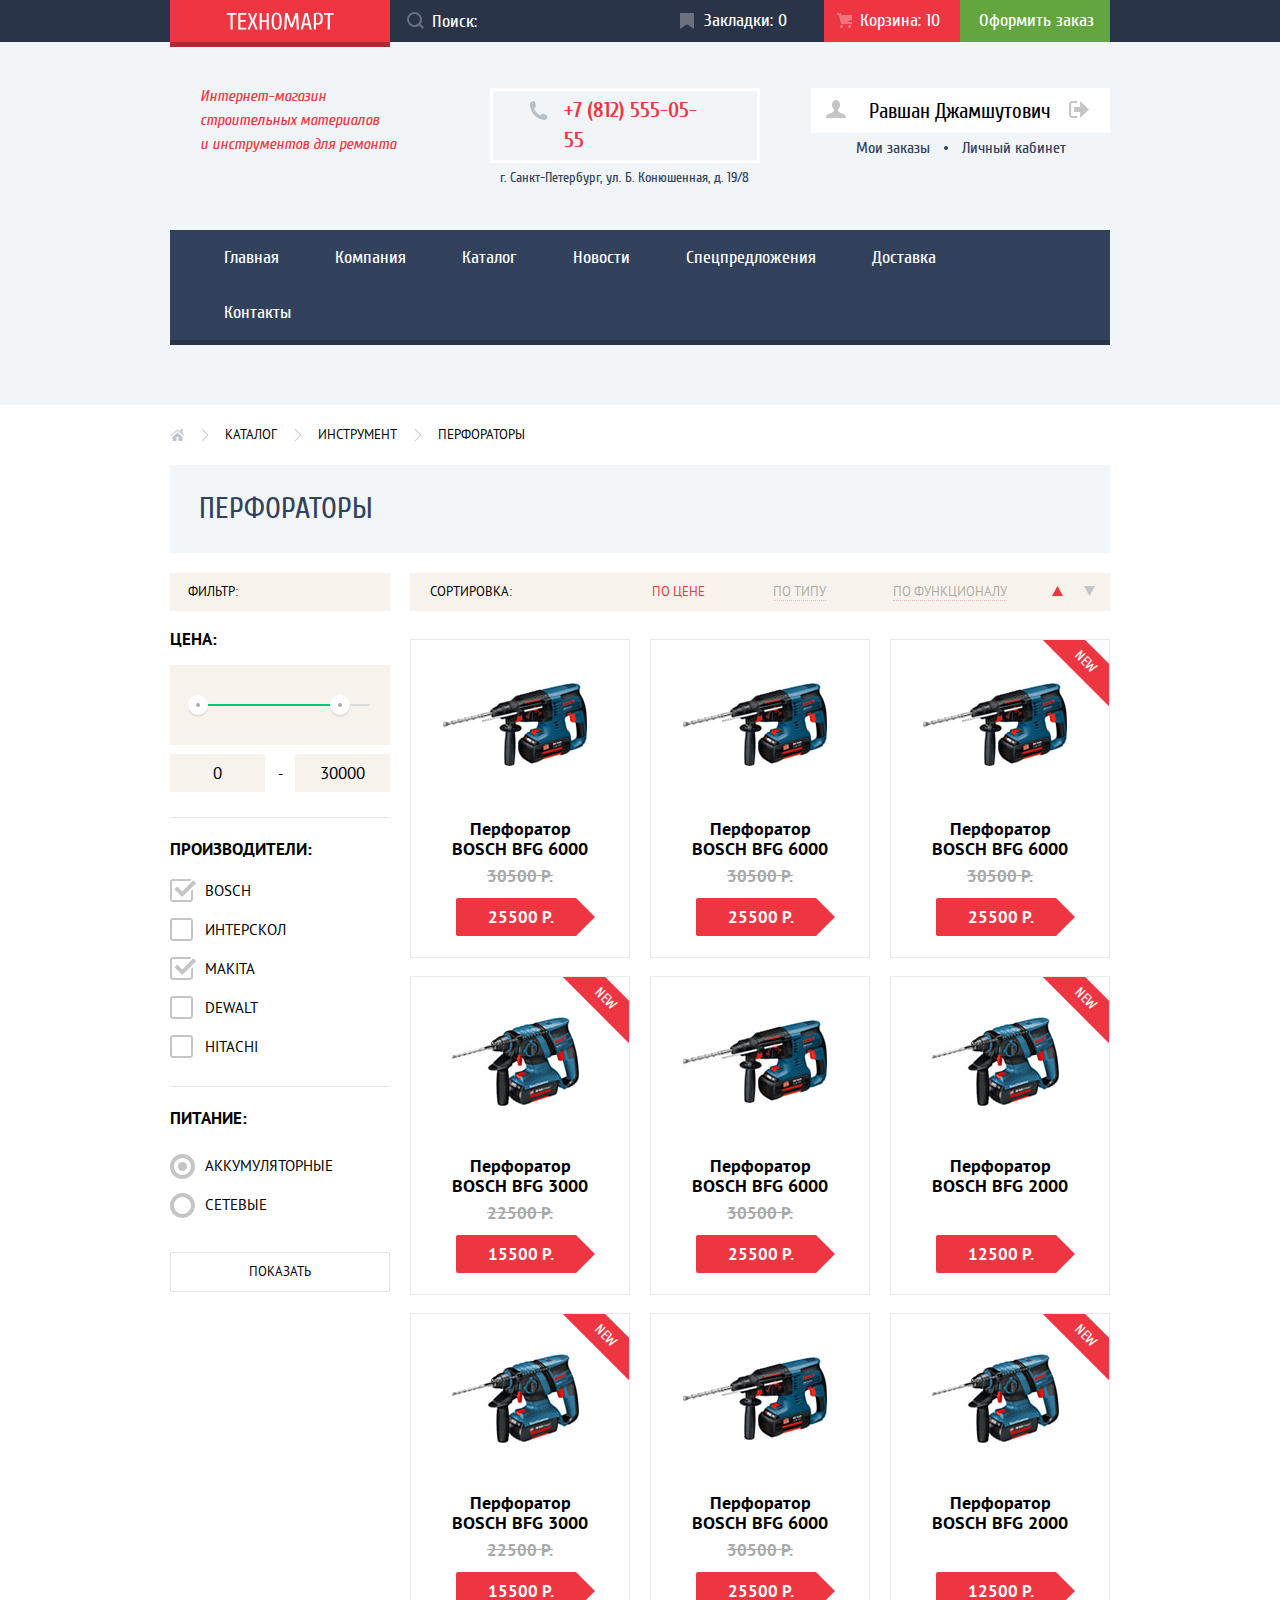
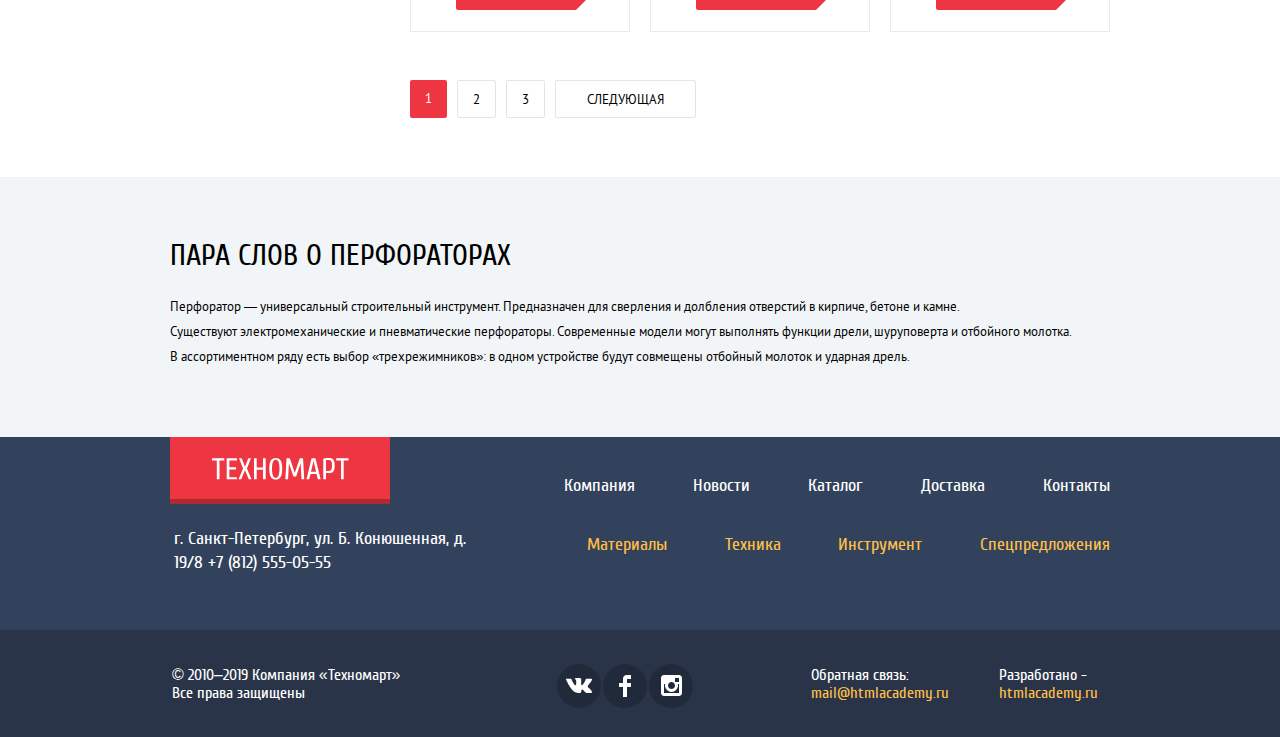
==== commit 9e141649: "Fixed all mentor remarks" ====
--- a/catalog.html
+++ b/catalog.html
@@ -3,7 +3,7 @@
   <head>
     <meta charset="utf-8">
 		<title>HTML Academy: Техномарт. Каталог</title>
-		<link rel="stylesheet" href="css/normalize.css">
+		<link rel="stylesheet" href="css/normalize.min.css">
     <link rel="stylesheet" href="css/style.css">
   </head>
   <body>
@@ -110,9 +110,9 @@
               </div>
     
               <div class="range-inputs">
-                <input type="text" name="price-min" id="filter-price-min" min="0" max="36500" value="0" step="10" aria-label="Минимальная цена" required>
+                <input type="text" name="price-min" id="filter-price-min" value="0" aria-label="Минимальная цена" required>
                 <span>-</span>
-                <input type="tex" name="price-max" id="filter-price-max" min="0" max="36500" value="30000" step="10" aria-label="Максимальная цена" required>
+                <input type="text" name="price-max" id="filter-price-max" value="30000" aria-label="Максимальная цена" required>
               </div>
             </fieldset>
     
@@ -209,7 +209,7 @@
           
           <section class="catalog">
             <ul class="items-list">
-              <li class="item">
+              <li class="item" tabindex="0">
                 <div class="item-actions">
                   <a href="#" class="button button-buy">Купить</a>
                   <button type="button" class="button button-to-bookmarks">В закладки</button>
@@ -227,7 +227,7 @@
                 <p class="price">25500 Р.</p>
               </li>
     
-              <li class="item">
+              <li class="item" tabindex="0">
                 <div class="item-actions">
                   <a href="#" class="button button-buy">Купить</a>
                   <button type="button" class="button button-to-bookmarks">В закладки</button>
@@ -245,7 +245,7 @@
                 <p class="price">25500 Р.</p>
               </li>
     
-              <li class="item new">
+              <li class="item new" tabindex="0">
                 <div class="item-actions">
                   <a href="#" class="button button-buy">Купить</a>
                   <button type="button" class="button button-to-bookmarks">В закладки</button>
@@ -263,7 +263,7 @@
                 <p class="price">25500 Р.</p>
               </li>
     
-              <li class="item new">
+              <li class="item new" tabindex="0">
                 <div class="item-actions">
                   <a href="#" class="button button-buy">Купить</a>
                   <button type="button" class="button button-to-bookmarks">В закладки</button>
@@ -281,7 +281,7 @@
                 <p class="price">15500 Р.</p>
               </li>
     
-              <li class="item">
+              <li class="item" tabindex="0">
                 <div class="item-actions">
                   <a href="#" class="button button-buy">Купить</a>
                   <button type="button" class="button button-to-bookmarks">В закладки</button>
@@ -299,7 +299,7 @@
                 <p class="price">25500 Р.</p>
               </li>
     
-              <li class="item new">
+              <li class="item new" tabindex="0">
                 <div class="item-actions">
                   <a href="#" class="button button-buy">Купить</a>
                   <button type="button" class="button button-to-bookmarks">В закладки</button>
@@ -316,7 +316,7 @@
                 <p class="price">12500 Р.</p>
               </li>
     
-              <li class="item new">
+              <li class="item new" tabindex="0">
                 <div class="item-actions">
                   <a href="#" class="button button-buy">Купить</a>
                   <button type="button" class="button button-to-bookmarks">В закладки</button>
@@ -334,7 +334,7 @@
                 <p class="price">15500 Р.</p>
               </li>
     
-              <li class="item">
+              <li class="item" tabindex="0">
                 <div class="item-actions">
                   <a href="#" class="button button-buy">Купить</a>
                   <button type="button" class="button button-to-bookmarks">В закладки</button>
@@ -352,7 +352,7 @@
                 <p class="price">25500 Р.</p>
               </li>
     
-              <li class="item new">
+              <li class="item new" tabindex="0">
                 <div class="item-actions">
                   <a href="#" class="button button-buy">Купить</a>
                   <button type="button" class="button button-to-bookmarks">В закладки</button>
--- a/css/style.css
+++ b/css/style.css
@@ -35,6 +35,7 @@
 	--color-lightest-grey: #E5E5E5;
 	--color-white-dark: #F7F3EC;
 	--color-almost-white: #F2F6F8;
+	--color-bg-brown: rgb(143, 65, 34);
   --color-white-half-transparent: rgba(255, 255, 255, 0.5);
   --color-white-almost-transparent: rgba(255, 255, 255, 0.3);
   --color-gray-almost-white: rgba(171, 171, 171, 0.3);
@@ -45,68 +46,68 @@
 
 	/* FONTS */
 	--cuprum: Cuprum, Arial, sans-serif;
-	--pt-sans: 'PT Sans', Arial, sans-serif;
+	--pt-sans: "PT Sans", Arial, sans-serif;
 }
 
 /* FONTS */
 @font-face
 {
-	font-family: 'Cuprum';
+	font-family: "Cuprum";
   font-style: normal;
   font-weight: 400;
-  src: local('Cuprum'),
-       url('../fonts/cuprum.woff2') format('woff2'), 
-       url('../fonts/cuprum.woff') format('woff');
+  src: local("Cuprum"),
+       url("../fonts/cuprum.woff2") format("woff2"), 
+       url("../fonts/cuprum.woff") format("woff");
 }
 
 @font-face
 {
-	font-family: 'Cuprum';
+	font-family: "Cuprum";
   font-style: italic;
   font-weight: 400;
-  src: local('Cuprum Italic'),
-       url('../fonts/cuprumitalic.woff2') format('woff2'), 
-       url('../fonts/cuprumitalic.woff') format('woff');
+  src: local("Cuprum Italic"),
+       url("../fonts/cuprumitalic.woff2") format("woff2"), 
+       url("../fonts/cuprumitalic.woff") format("woff");
 }
 
 @font-face
 {
-	font-family: 'Cuprum';
+	font-family: "Cuprum";
   font-style: normal;
   font-weight: 700;
-  src: local('Cuprum Bold'),
-       url('../fonts/cuprumbold.woff2') format('woff2'), 
-       url('../fonts/cuprumbold.woff') format('woff');
+  src: local("Cuprum Bold"),
+       url("../fonts/cuprumbold.woff2") format("woff2"), 
+       url("../fonts/cuprumbold.woff") format("woff");
 }
 
 @font-face
 {
-	font-family: 'Cuprum';
+	font-family: "Cuprum";
   font-style: italic;
   font-weight: 700;
-  src: local('Cuprum Bold Italic'),
-       url('../fonts/cuprumbolditalic.woff2') format('woff2'), 
-       url('../fonts/cuprumbolditalic.woff') format('woff');
+  src: local("Cuprum Bold Italic"),
+       url("../fonts/cuprumbolditalic.woff2") format("woff2"), 
+       url("../fonts/cuprumbolditalic.woff") format("woff");
 }
 
 @font-face
 {
-	font-family: 'PT Sans';
+	font-family: "PT Sans";
   font-style: normal;
   font-weight: 400;
-  src: local('PT Sans'),
-       url('../fonts/ptsans.woff2') format('woff2'), 
-       url('../fonts/ptsans.woff') format('woff');
+  src: local("PT Sans"),
+       url("../fonts/ptsans.woff2") format("woff2"), 
+       url("../fonts/ptsans.woff") format("woff");
 }
 
 @font-face
 {
-	font-family: 'PT Sans';
+	font-family: "PT Sans";
   font-style: normal;
   font-weight: 700;
-  src: local('PT Sans Bold'),
-       url('../fonts/ptsansbold.woff2') format('woff2'), 
-       url('../fonts/ptsansbold.woff') format('woff');
+  src: local("PT Sans Bold"),
+       url("../fonts/ptsansbold.woff2") format("woff2"), 
+       url("../fonts/ptsansbold.woff") format("woff");
 }
 
 /* GLOBAL STYLES */
@@ -187,6 +188,7 @@
 	text-transform: uppercase;
 	color: var(--basic-grey-dark);
 	margin: 0;
+	width: 420px;
 }
 
 .button
@@ -437,7 +439,6 @@
 	background-position: 36px 10px;
 	width: 270px;
 	min-height: 45px;
-	padding: 4px 42px 5px 71px;
 	margin: 0;
 	margin-bottom: 3px;
 }
@@ -448,6 +449,10 @@
 	font-weight: bold;
 	font-size: 21px;
 	line-height: 30px;
+	padding: 4px 42px 5px 71px;
+	display: block;
+	width: 100%;
+	height: 100%;
 }
 
 .header .address
@@ -848,14 +853,14 @@
 
 .slider .promo-perforators
 {
-  background-color: var(--color-black-extra-light);
+  background-color: var(--color-bg-brown);
   background-image: url(../img/bg-slider-perforators.jpg);
   background-repeat: no-repeat;
 }
 
 .slider .promo-drills
 {
-  background-color: var(--color-black-extra-light);
+  background-color: var(--color-bg-brown);
   background-image: url(../img/bg-slider-drill.jpg);
   background-repeat: no-repeat;
 }
@@ -927,7 +932,7 @@
   padding: 0;
   display: grid;
   grid-template-columns: repeat(4, 220px);
-  gap: 20px;
+	gap: 20px;
 }
 
 .popular-items .items-list
@@ -935,7 +940,8 @@
   margin: 0;
   padding: 0;
   display: flex;
-  justify-content: space-between;
+	justify-content: space-between;
+	flex-wrap: wrap;
 }
 
 .popular-manufacturers-list .manufacturer-item
@@ -1437,7 +1443,21 @@
   height: 23px;
   background-image: url(../img/checkbox-off.svg);
   background-repeat: no-repeat;
-  background-position: 0 0;
+	background-position: 0 0;
+	opacity: 0.78;
+}
+
+input[type="checkbox"]:not(:disabled) + label:hover::before,
+input[type="radio"]:not(:disabled) + label:hover::before
+{
+	opacity: 1;
+}
+
+input[type="checkbox"]:disabled + label,
+input[type="radio"]:disabled + label
+{
+	opacity: 0.3;
+	cursor: not-allowed;
 }
 
 input[type="checkbox"]:checked + label::before
@@ -1455,12 +1475,19 @@
   height: 25px;
   background-image: url(../img/radio-off.svg);
   background-repeat: no-repeat;
-  background-position: 0 0;
+	background-position: 0 0;
+	opacity: 0.78;
 }
 
 input[type="radio"]:checked + label::before
 {
   background-image: url(../img/radio-on.svg);
+}
+
+input[type="checkbox"]:focus + label,
+input[type="radio"]:focus + label
+{
+	outline: -webkit-focus-ring-color auto 1px;
 }
 
 .manufacturers-list li,
@@ -1596,7 +1623,8 @@
   overflow: hidden;
 }
 
-.items-list .item:hover
+.items-list .item:hover,
+.items-list .item:focus
 {
 	box-shadow: 0px 4px 20px var(--color-black-mostly-transparent);
 }
@@ -1625,7 +1653,8 @@
 	margin-bottom: 5px;
 }
 
-.item:hover .item-actions
+.item:hover .item-actions,
+.item:focus-within .item-actions
 {
 	display: block;
 }
@@ -1874,6 +1903,7 @@
 	padding: 0;
 	display: flex;
 	justify-content: space-between;
+	flex-wrap: wrap;
 }
 
 .footer-top-navigation .site-navigation-footer
@@ -2048,16 +2078,17 @@
   width: 460px;
   display: flex;
   flex-wrap: wrap;
-  padding-top: 39px;
+  padding-top: 40px;
   justify-content: space-between;
-  margin: 0 auto;
+	margin: 0 auto;
+	margin-bottom: 15px;
 }
 
 .popup-feedback p
 {
   margin: 0;
   width: 220px;
-  margin-bottom: 13px;
+  margin-bottom: 14px;
 }
 
 .popup-feedback p:last-of-type
@@ -2071,7 +2102,8 @@
   width: 100%;
   border-radius: 2px;
   border: 2px solid var(--basic-greylight);
-  padding: 7px 8px 7px 12px;
+	padding: 10px 8px 10px;
+	padding-left: 11px;
 }
 
 .popup-feedback textarea
@@ -2086,7 +2118,7 @@
   font-size: 18px;
   line-height: 24px;
   display: block;
-	margin-bottom: 11px;
+	margin-bottom: 10px;
 	cursor: pointer;
 }
 
@@ -2096,9 +2128,6 @@
   width: 100%;
   min-height: 112px;
   padding: 37px 80px;
-  position: absolute;
-  bottom: 0;
-  left: 0;
 }
 
 .popup-feedback .button
@@ -2150,7 +2179,7 @@
   min-height: 282px;
   border-top: 7px solid var(--basic-red);
 	box-shadow: 0px 4px 20px var(--color-black-mostly-transparent);
-	padding-top: 66px;
+	padding-top: 67px;
 }
 
 .popup-added-to-cart .button-close
@@ -2170,12 +2199,13 @@
 .popup-added-to-cart p
 {
 	margin: 0 auto;
-	width: 270px;
+	width: 268px;
 	font-family: var(--cuprum);
 	font-weight: bold;
 	font-size: 24px;
 	line-height: 30px;
 	position: relative;
+	margin-bottom: 66px;
 }
 
 .popup-added-to-cart p::before
@@ -2189,8 +2219,8 @@
 	background-image: url(../img/icon-mark.svg);
 	background-repeat: no-repeat;
 	position: absolute;
-	left: -88px;
-	top: -20px;
+	left: -95px;
+	top: -19px;
 }
 
 .popup-added-to-cart .button-wrapper
@@ -2199,9 +2229,6 @@
   width: 100%;
   min-height: 112px;
   padding: 37px 0;
-  position: absolute;
-  bottom: 0;
-  left: 0;
 }
 
 .popup-added-to-cart .button
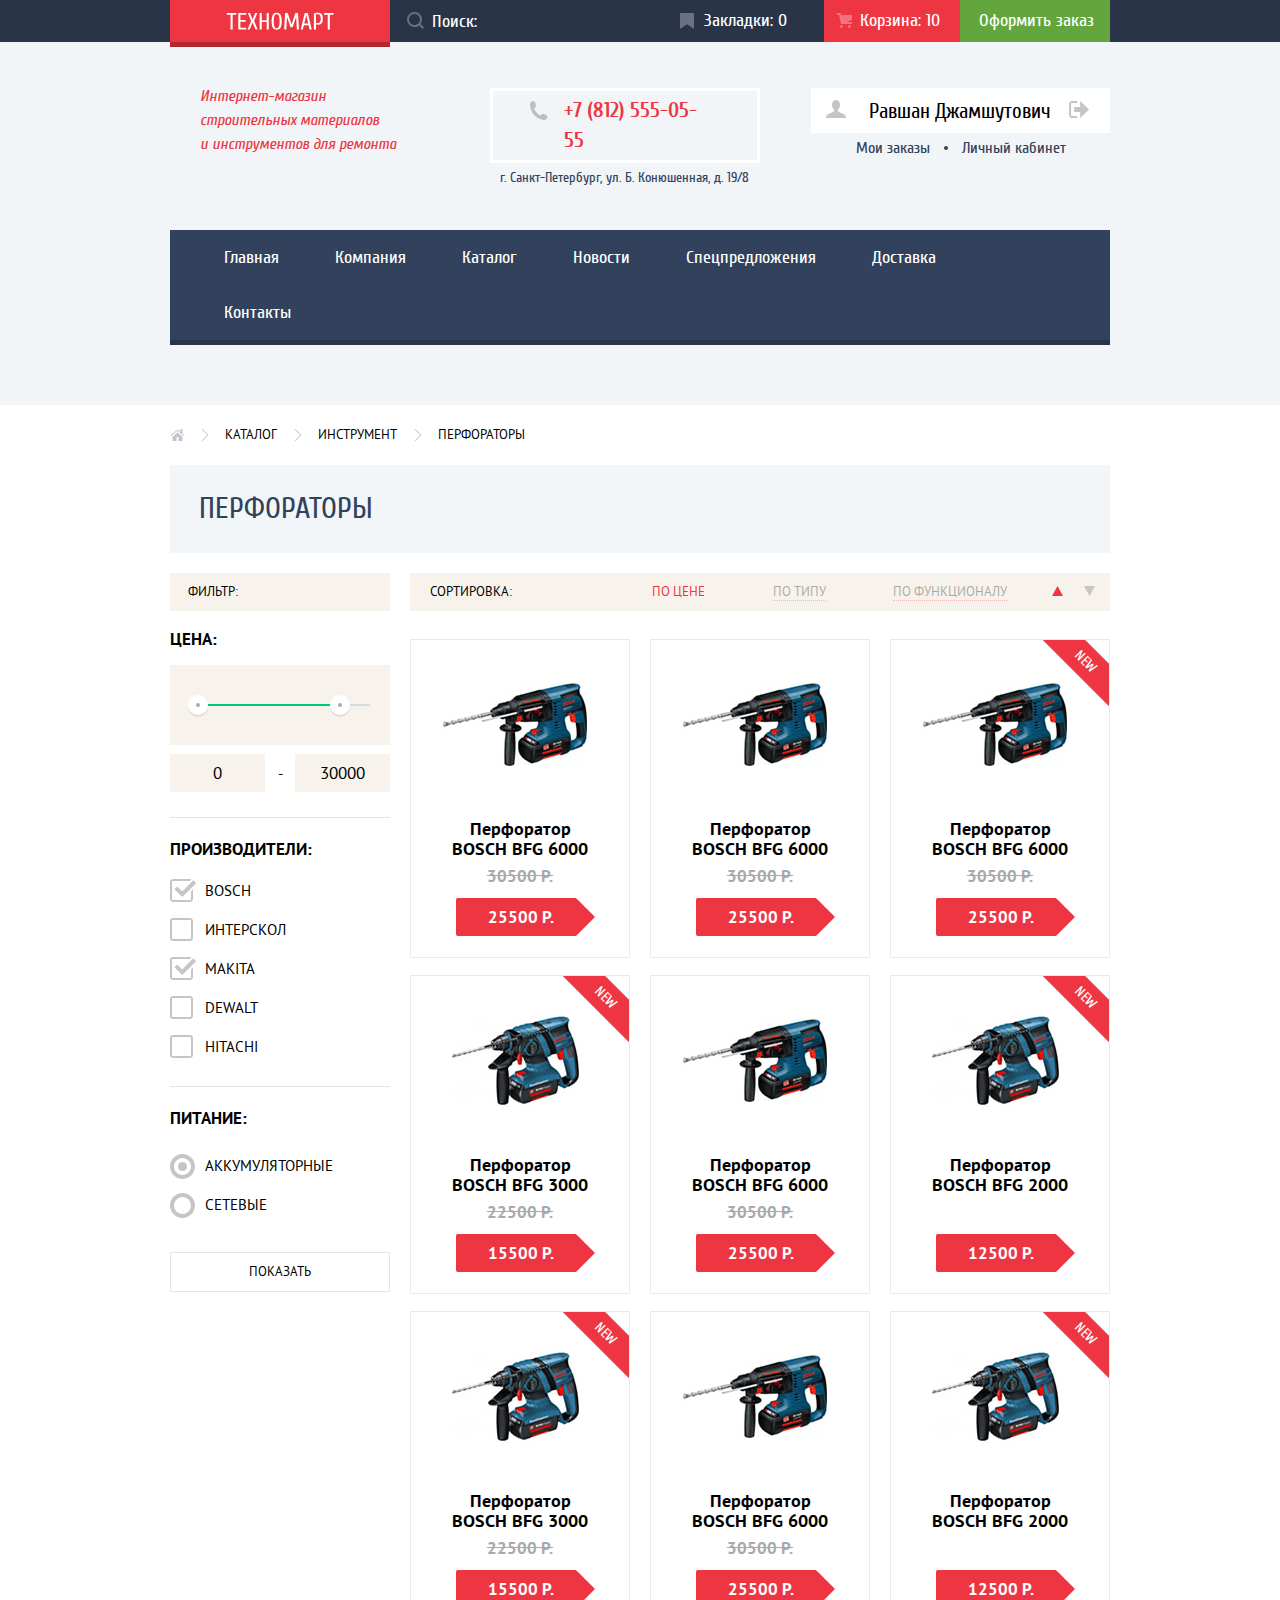
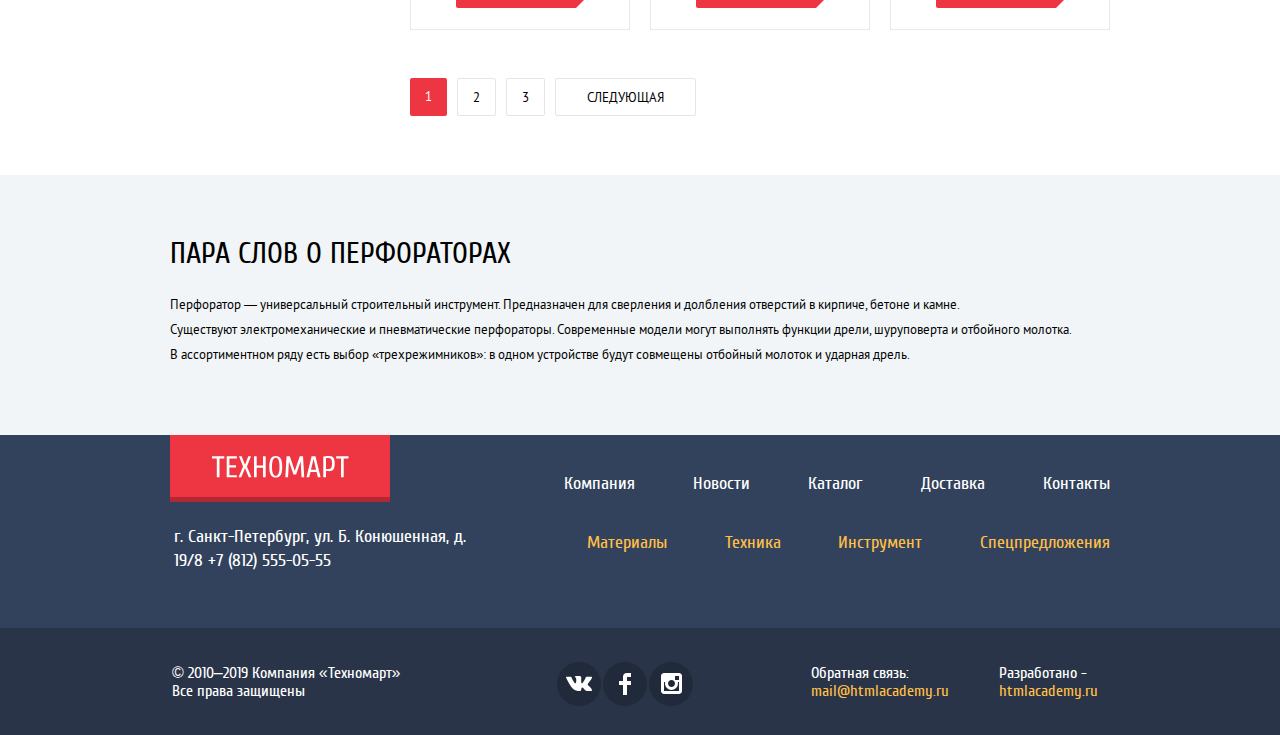
==== commit 3e6288dd: "Minimixed CSS linked" ====
--- a/catalog.html
+++ b/catalog.html
@@ -4,7 +4,7 @@
     <meta charset="utf-8">
 		<title>HTML Academy: Техномарт. Каталог</title>
 		<link rel="stylesheet" href="css/normalize.min.css">
-    <link rel="stylesheet" href="css/style.css">
+    <link rel="stylesheet" href="css/style.min.css">
   </head>
   <body>
 		<header class="header">
--- a/css/style.min.css
+++ b/css/style.min.css
@@ -0,0 +1 @@
+:root{--basic-red: #EE3643;--basic-green: #63A63E;--basic-green-light: #00CA74;--basic-grey: #3D546F;--basic-grey-dark: #32425C;--basic-grey-extra-dark: #293449;--basic-grey-darkest: #1D2739;--basic-greylight: #C5C5C5;--basic-greylight-dark: #A9A9A9;--basic-background: #F1F5F7;--basic-background-button: #F4F4F4;--special-yellow: #FFBF47;--special-yellowlighten: #FFC047;--special-blue: #3BBCE3;--special-lilac: #DC91D8;--special-greenlight: #8ED78F;--special-yellowlight: #FFD180;--special-color-white: #F9F5F0;--color-success: #5FBB2D;--color-error: #BA2732;--color-white: #FFF;--color-black: #000;--color-black-light: #161D29;--color-gray-shadow: #405069;--color-white-gray: #D7DCDE;--color-gray-white: #ABABAB;--color-green-shadow: #367315;--color-green-dark: #518534;--color-black-extra-light: #212A3A;--color-extralight-grey: #EAEAEA;--color-lightest-grey: #E5E5E5;--color-white-dark: #F7F3EC;--color-almost-white: #F2F6F8;--color-bg-brown: rgb(143, 65, 34);--color-white-half-transparent: rgba(255, 255, 255, 0.5);--color-white-almost-transparent: rgba(255, 255, 255, 0.3);--color-gray-almost-white: rgba(171, 171, 171, 0.3);--color-greylight-almost-transparent: rgba(197, 197, 197, 0.3);--color-greylight-dark-almost-transparent: rgba(169, 169, 169, 0.3);--color-black-mostly-transparent: rgba(0, 0, 0, 0.15);--color-black-almost-transparent: rgba(0, 0, 0, 0.25);--cuprum: Cuprum, Arial, sans-serif;--pt-sans: "PT Sans", Arial, sans-serif}@font-face{font-family:"Cuprum";font-style:normal;font-weight:400;src:local("Cuprum"),url(../fonts/cuprum.woff2) format("woff2"),url(../fonts/cuprum.woff) format("woff")}@font-face{font-family:"Cuprum";font-style:italic;font-weight:400;src:local("Cuprum Italic"),url(../fonts/cuprumitalic.woff2) format("woff2"),url(../fonts/cuprumitalic.woff) format("woff")}@font-face{font-family:"Cuprum";font-style:normal;font-weight:700;src:local("Cuprum Bold"),url(../fonts/cuprumbold.woff2) format("woff2"),url(../fonts/cuprumbold.woff) format("woff")}@font-face{font-family:"Cuprum";font-style:italic;font-weight:700;src:local("Cuprum Bold Italic"),url(../fonts/cuprumbolditalic.woff2) format("woff2"),url(../fonts/cuprumbolditalic.woff) format("woff")}@font-face{font-family:"PT Sans";font-style:normal;font-weight:400;src:local("PT Sans"),url(../fonts/ptsans.woff2) format("woff2"),url(../fonts/ptsans.woff) format("woff")}@font-face{font-family:"PT Sans";font-style:normal;font-weight:700;src:local("PT Sans Bold"),url(../fonts/ptsansbold.woff2) format("woff2"),url(../fonts/ptsansbold.woff) format("woff")}*,::after,::before{box-sizing:inherit}html{height:100%;box-sizing:border-box}img{max-width:100%;height:auto}body{margin:0;padding:0;min-width:960px;font-family:var(--pt-sans);font-size:13px;line-height:24px;color:var(--color-black);min-height:100%;display:grid;grid-template-rows:-webkit-min-content 1fr -webkit-min-content;grid-template-rows:min-content 1fr min-content;align-content:start}.visually-hidden{position:absolute;clip:rect(0 0 0 0);width:1px;height:1px;margin:-1px;border:0;padding:0;overflow:hidden}.hidden{display:none}.wrapper{width:940px;margin:0 auto}a{text-decoration:none}.section-title{font-weight:400;font-size:30px;line-height:30px;margin:0}.button,.new::after,.section-title,.section-title2{text-transform:uppercase;font-family:var(--cuprum)}.section-title2{font-weight:400;font-size:30px;line-height:30px;color:var(--basic-grey-dark);margin:0;width:420px}.button,.new::after{background-color:var(--basic-red);font-size:14px;line-height:18px;color:var(--color-white)}.button{text-align:center;padding-top:11px;padding-bottom:9px;cursor:pointer}.button:active,.user-navigation .logo[href]:active{background-color:var(--color-error)}.fieldset-title{font-weight:700;font-size:17px;line-height:30px;text-transform:uppercase;margin:0}.title-with-button{background-color:var(--special-color-white);display:flex;justify-content:space-between;padding-left:28px;padding-right:14px;align-items:center;min-height:89px;margin-bottom:20px}.new::after{content:"new";display:flex;width:100px;height:30px;transform:rotate(45deg);position:absolute;top:5px;right:-25px;padding-left:5px;justify-content:center;align-items:center}a:not([href]){cursor:default}.header{font-family:var(--cuprum);font-size:18px;background-color:var(--basic-background);padding-bottom:60px}.header p{margin:0}.site-navigation a,.user-navigation a{color:var(--color-white)}.user-navigation a:active{background-color:var(--color-black-light);color:var(--color-white-half-transparent)}.header .user-navigation{background-color:var(--basic-grey-extra-dark);min-height:42px}.header .account-actions-unlogged,.header .middle-header,.header .site-navigation,.user-navigation .wrapper{display:flex}.header .site-navigation{background-color:var(--basic-grey-dark);box-shadow:inset 0 -5px 0 var(--basic-grey-extra-dark)}.user-navigation .filled{background-color:var(--basic-red)}.user-navigation a{width:150px;padding:9px 0 9px 44px;display:block;position:relative}.user-navigation .bookmarks::before,.user-navigation .cart::before{content:"";position:absolute;opacity:.3;width:14px;height:16px;top:13px;left:20px;background-image:url(../img/icon-bookmark.svg);background-repeat:no-repeat;display:block}.user-navigation .cart::before{width:15px;height:15px;left:13px;background-image:url(../img/icon-cart.svg)}.user-navigation .bookmarks:hover::before,.user-navigation .cart:hover::before{opacity:1}.user-navigation .bookmarks:active::before,.user-navigation .cart:active::before{opacity:.3}.user-navigation .cart{padding-left:36px;width:136px;margin-left:14px}.user-navigation .logo,.user-navigation .logo:active{width:220px;height:42px;padding:0;background-color:var(--basic-red);background-image:url(../img/logo-technomart.svg);background-repeat:no-repeat;background-position:50% 50%;display:block;position:relative}.user-navigation .logo::after{content:"";position:absolute;bottom:-5px;left:0;width:220px;height:5px;background-color:inherit;box-shadow:inset 0 -5px 0 var(--color-black-almost-transparent);display:block}.user-navigation .order,.user-navigation .order:active{background-color:var(--basic-green);padding-left:19px}.user-navigation .order:hover{background-color:var(--color-success)}.header .middle-header{padding-top:42px;padding-bottom:40px;padding-left:30px}.header .short-info{color:var(--basic-red);font-style:italic;font-size:16px;line-height:24px;width:197px;min-height:71px}.header .header-contacts{padding-top:4px;margin-left:93px}.header .phone{border:3px solid var(--color-white);background-image:url(../img/icon-phone.svg);background-repeat:no-repeat;background-position:36px 10px;width:270px;min-height:45px;margin:0 0 3px}.phone a{color:var(--basic-red);font-weight:700;font-size:21px;line-height:30px;padding:4px 42px 5px 71px;display:block;width:100%;height:100%}.header .address{color:var(--basic-grey-dark);font-size:14px;width:250px;min-height:24px;margin:0 auto}.header .account-actions-unlogged{width:281px;padding:4px 0 0;margin:0 0 0 69px;min-height:45px;justify-content:space-between}.header .account{margin-left:51px}.header .account-actions-logged{width:299px;min-height:45px;padding:12px 17px 8px 15px;margin-bottom:3px;margin-top:4px}.account-actions-logged .username{margin-right:12px}.username svg{margin-right:18px}.exit:not(:active):hover path,.username:not(:active):hover path{fill:var(--basic-grey)}.header .account-options{display:flex;min-height:18px;width:210px;justify-content:space-between;flex-wrap:wrap;margin:0 auto;padding:0}.account-options li{order:1}.account-options li:first-of-type{order:-1}.account-options::after{content:"";display:block;width:4px;height:4px;align-self:center;border-radius:50%;background-color:var(--basic-grey-dark)}.account-options:hover::after{background-color:var(--basic-red)}.filter ul,.header .account-actions-unlogged,.header .account-options{list-style:none}.account-actions-logged a,.account-actions-unlogged a{color:var(--color-black);background-color:var(--color-white);font-size:21px;line-height:21px}.account-actions-unlogged a:hover,.account-options a:hover{color:var(--basic-red)}.account-actions-unlogged .login{width:121px;padding:12px 27px 12px 19px;display:block;position:relative}.login:hover path{fill:var(--basic-grey)}.login path,.login:active path,.sort-button path{fill:var(--basic-greylight)}.account-actions-unlogged .logout{width:150px;padding:12px 24px;display:block}.header .account-actions-logged{background-color:var(--color-white)}.account-options a{color:var(--basic-grey-dark);font-size:16px;line-height:18px}.account-actions-logged a:active,.account-actions-unlogged a:active,.account-options a:active{color:var(--basic-greylight)}.header .site-navigation{list-style:none;width:940px;min-height:60px;margin:0;align-items:center;flex-wrap:wrap;padding:0 26px 5px}.site-navigation a{padding:16px 28px 15px;display:block}.header .search-field,.site-navigation a[href]:hover{background-color:var(--basic-grey-extra-dark)}.site-navigation a[href]:active{background-color:var(--basic-grey-darkest);color:var(--color-white-half-transparent)}.header .search-field{border:0;font:inherit;padding-left:42px;border-radius:0;width:100%;height:100%}.header .search-field-form{width:270px;position:relative}.search-field:not(:focus)::-webkit-input-placeholder{color:var(--color-white)}.search-field:not(:focus)::-moz-placeholder{color:var(--color-white)}.search-field:not(:focus)::placeholder{color:var(--color-white)}.search-field+svg{width:17px;height:17px;position:absolute;top:12px;left:17px}.search-field:not(:focus):not(:hover)+svg{opacity:.3}.search-field:focus+svg path{fill:var(--basic-red)}.header .search-field:active,.header .search-field:focus{background-color:var(--color-white)}.promo-block{color:var(--color-white);font-family:var(--cuprum);margin:59px 0}.promo-block .articles-wrapper{display:grid;grid-template-columns:repeat(3,300px);gap:20px}.promo-block h3{font-size:24px;line-height:30px;margin:0;max-width:180px}.promo-block article{padding:20px 0 21px 23px;display:flex;flex-direction:column;justify-content:space-between;min-height:123px;position:relative;overflow:hidden}.promo-block .button-promo{background-color:var(--color-white-almost-transparent);display:block;padding:10px;width:135px}.promo-block .button-promo:hover{background-color:var(--color-greylight-almost-transparent)}.promo-block .button-promo:active{background-color:var(--color-greylight-dark-almost-transparent)}.slider .title-with-paragraph{background-color:var(--color-black-almost-transparent);padding-left:24px;padding-top:24px;padding-bottom:16px}.slider article{padding:0 0 27px;width:100%;height:100%;background-size:cover;background-position:50% 0;display:none}.slider .current{display:flex}.slider h3{font-size:36px;line-height:36px;text-transform:uppercase;margin-bottom:6px;max-width:none}.slider p{font-size:18px;line-height:24px;margin:0}.slider{grid-column-start:1;grid-column-end:span 2;grid-row-start:2;grid-row-end:span 2;position:relative}.slider .next-slide,.slider .previous-slide{width:22px;height:40px;padding:0;background-image:url(../img/icon-right.svg);background-repeat:no-repeat;border:0;background-color:transparent;bottom:104px;right:20px;position:absolute;cursor:pointer}.slider .previous-slide{left:24px;transform:rotate(180deg)}.slider .first-slide,.slider .second-slide{width:10px;height:10px;border:2px solid var(--color-white);background-color:var(--color-white);padding:0;border-radius:50%;bottom:36px;right:295px;position:absolute;cursor:pointer}.slider .first-slide{left:295px}.slider .current{background-color:var(--basic-red)}.slider .button{width:192px;margin-left:24px}.slider .promo-drills,.slider .promo-perforators{background-color:var(--color-bg-brown);background-image:url(../img/bg-slider-perforators.jpg);background-repeat:no-repeat}.slider .promo-drills{background-image:url(../img/bg-slider-drill.jpg)}.promo-block .promo-materials,.promo-block .promo-tool{background-color:var(--special-yellow);background-image:url(../img/icon-materials.svg);background-repeat:no-repeat;background-position:213px 31px}.promo-block .promo-tool{background-color:var(--special-blue);background-image:url(../img/icon-tool.svg);background-position:194px 34px}.promo-block .promo-technique{background-color:var(--special-lilac);background-image:url(../img/icon-technique.svg);background-repeat:no-repeat;background-position:191px 31px}.promo-block .promo-discounts:not(.hidden){background-color:var(--special-greenlight);background-image:url(../img/icon-discount.svg);background-repeat:no-repeat;background-position:196px 27px;padding-bottom:23px}.promo-block .promo-delivery:not(.hidden){background-color:var(--special-yellowlighten);background-image:url(../img/icon-delivery.svg);background-repeat:no-repeat;background-position:191px 32px;padding-bottom:22px}.title-with-button .button{width:192px}.popular-manufacturers .button{margin-right:4px;margin-top:-2px}.popular-items,.popular-manufacturers{margin-bottom:70px}.popular-manufacturers .popular-manufacturers-list{list-style:none;margin:0;padding:0;display:grid;grid-template-columns:repeat(4,220px);gap:20px}.popular-items .items-list{margin:0;padding:0;display:flex;justify-content:space-between;flex-wrap:wrap}.popular-manufacturers-list .manufacturer-item{border:1px solid var(--color-extralight-grey)}.manufacturer-item a{min-height:143px;display:flex;justify-content:center;align-items:center}.popular-manufacturers-list .manufacturer-item:hover{box-shadow:0 4px 20px var(--color-black-mostly-transparent)}.popular-manufacturers-list .manufacturer-item:active{opacity:.5}.services{background-color:var(--basic-background)}.services .wrapper{padding-top:64px}.services .services-slider{display:flex;justify-content:space-between;align-items:flex-start;min-height:285px}.services .services-description{width:620px;min-height:285px}.services-description div{min-height:285px}.services .section-title{margin-bottom:25px}.services p{margin:0 0 70px;width:395px}.services .services-list{list-style:none;margin:0;padding:0;width:240px;position:relative}.services .services-list::after{background-image:url(../img/services-shadow.png);background-repeat:no-repeat;content:"";display:block;width:10px;height:279px;top:-45px;right:0;position:absolute}.services-description .section-title2{margin-bottom:30px}.services-description p{width:340px;margin-bottom:0}.services-list a{background-color:var(--basic-grey-dark);color:var(--color-white);font-family:var(--cuprum);font-weight:700;font-size:21px;line-height:30px;box-shadow:0 1px 0 var(--basic-grey-extra-dark),inset 0 1px 0 var(--color-gray-shadow);display:block;padding-left:22px;padding-top:14px;padding-bottom:17px;margin-bottom:1px}.services-list a:not(.active):hover{background-color:var(--basic-grey-extra-dark)}.services-list .active{background-color:var(--color-white);color:var(--basic-grey-dark);box-shadow:0 1px 0 var(--color-white),inset 0 1px 0 var(--color-white)}.services .service-delivery{background-image:url(../img/bg-services-delivery.png);background-repeat:no-repeat;background-position:151px 22px;margin-top:-2px;display:none}.service-delivery p{width:280px}.service-delivery p:last-of-type{width:180px}.services .service-credit,.services .service-guarantee{background-image:url(../img/bg-services-guarantee.png);background-repeat:no-repeat;background-position:239px 0;display:none}.services .service-credit{background-image:url(../img/bg-services-credit.png);background-position:165px 0}.services .current{display:block}.two-sections{display:flex;justify-content:space-between;padding:70px 0}.two-sections .section-title{margin:0 0 24px}.two-sections p{margin:0}.contacts p:first-of-type{margin-bottom:32px}.about-us p:first-of-type{margin-bottom:25px}.two-sections .about-us{width:480px;min-height:356px}.about-us .button{width:220px;display:block}.about-us .logistic-companies{list-style:none;font-family:var(--cuprum);font-size:18px;padding:0 0 0 37px;margin:3px 0 20px}.logistic-companies li:not(:first-of-type){margin-top:12px}.breadcrumbs li,.logistic-companies li{position:relative}.logistic-companies li::before{content:"";width:25px;height:2px;position:absolute;background-color:var(--basic-red);left:-37px;top:12px}.two-sections .contacts{width:300px;min-height:356px}.contacts p{width:180px}.contacts .map{margin-bottom:18px;display:block}.contacts .button{display:block}.breadcrumbs{list-style:none;display:flex;padding:18px 0 0;margin:0 0 18px;align-items:center;flex-wrap:wrap}.breadcrumbs-navigation{grid-column-start:1;grid-column-end:-1}.breadcrumbs li{margin-right:41px}.breadcrumbs li:not(:last-of-type)::after{position:absolute;content:"";right:-25px;top:50%;margin-top:-6px;display:block;width:8px;height:12px;background-image:url(../img/icon-right-small.svg);background-repeat:no-repeat}.breadcrumbs a{text-transform:uppercase;color:var(--color-black);display:block;width:100%;height:100%}.main-title{color:var(--basic-grey-dark);font-family:var(--cuprum);font-weight:400;font-size:30px;line-height:30px;text-transform:uppercase;background-color:var(--color-almost-white);padding:29px;margin:0 0 20px;grid-column-start:1;grid-column-end:-1}.breadcrumbs .home{display:block;width:14px;height:12px;background-image:url(../img/icon-home.svg);background-repeat:no-repeat;background-position:50% 50%}.catalog-wrapper{display:grid;grid-template-columns:220px 700px;grid-column-gap:20px}.filter fieldset{font-size:15px;line-height:19px;text-transform:uppercase;border:0;margin:0;padding:0}.filter fieldset:not(:last-of-type)::after{content:"";display:block;height:1px;width:220px;background-color:var(--color-lightest-grey);margin-bottom:16px}.filter .button{font-family:var(--pt-sans);font-size:13px;color:var(--color-black);background-color:var(--color-white);border:1px solid var(--color-lightest-grey);width:220px;text-align:center;padding:10px}.price .fieldset-title{margin-bottom:11px}.price .range-inputs{display:flex;justify-content:space-between;align-items:center;margin-bottom:25px}.price .range,.price input{background-color:var(--color-white-dark)}.price input{border:0;font-size:17px;line-height:18px;width:95px;text-align:center;padding:10px}.price .range{width:220px;height:80px;margin-bottom:9px}.range-controls{position:relative;height:41px;margin-bottom:15px;padding-top:39px;padding-right:20px;padding-left:20px;border-radius:5px}.range-controls .scale{height:2px;background:var(--color-white-gray)}.range-controls .bar{width:152px;height:2px;background:var(--basic-green-light)}.range-controls .toggle{position:absolute;top:30px;left:0;width:20px;height:20px;padding:0;border:8px solid var(--color-white);background-color:var(--color-gray-white);border-radius:50%;box-shadow:0 2px 1px 0 var(--color-gray-almost-white);cursor:pointer}.range-controls .toggle-min{left:18px}.range-controls .toggle-max{left:160px}.manufacturers .fieldset-title{margin-bottom:15px}.manufacturers .manufacturers-list,.power .power-supply-list{padding:0 0 0 35px;margin:2px 0 26px}.manufacturers-list label,.power-supply-list label{position:relative;display:block;cursor:pointer;-webkit-user-select:none;-moz-user-select:none;user-select:none}input[type=checkbox]+label::before{content:"";position:absolute;left:-35px;top:-2px;width:27px;height:23px;background-image:url(../img/checkbox-off.svg);background-repeat:no-repeat;background-position:0 0;opacity:.78}input[type=checkbox]:not(:disabled)+label:hover::before,input[type=radio]:not(:disabled)+label:hover::before{opacity:1}input[type=checkbox]:disabled+label,input[type=radio]:disabled+label{opacity:.3;cursor:not-allowed}input[type=checkbox]:checked+label::before{background-image:url(../img/checkbox-on.svg)}input[type=radio]+label::before{content:"";position:absolute;left:-35px;top:-2px;width:25px;height:25px;background-image:url(../img/radio-off.svg);background-repeat:no-repeat;background-position:0 0;opacity:.78}input[type=radio]:checked+label::before{background-image:url(../img/radio-on.svg)}input[type=checkbox]:focus+label,input[type=radio]:focus+label{outline:-webkit-focus-ring-color auto 1px}.manufacturers-list li,.power-supply-list li{min-height:23px;margin-bottom:16px}.power .fieldset-title{margin-bottom:21px}.power .power-supply-list{margin-bottom:34px}.filter h2,.sort,.sort h2{text-transform:uppercase;background-color:var(--color-white-dark)}.sort{display:flex;align-items:center;margin-bottom:28px}.filter h2,.sort h2{font-size:13px;line-height:18px;font-weight:400;margin:0 130px 0 0}.sort h2{padding:10px 10px 10px 20px}.filter h2{padding:10px 10px 10px 18px;margin-bottom:13px;margin-right:0}.sort ul{list-style:none;display:flex;justify-content:space-between;padding:0;margin:0}.sort .sort-by{margin-right:45px;width:355px}.sort-by a{color:var(--color-black);opacity:.3;border-bottom:1px dotted var(--basic-red)}.sort-by a:not(.active):hover{opacity:1;border-bottom:1px solid var(--basic-red)}.sort-by .active,.sort-by a:not(.active):active{color:var(--basic-red);opacity:1;border:0}.sort-button:not(.active):hover path{fill:var(--color-black)}.active path,.sort-button:not(.active):active path{fill:var(--basic-red)}.sort-from-to{width:43px}.sort-to-bigger svg{transform:rotate(180deg)}.items-list{list-style:none;padding:0;display:grid;grid-template-columns:repeat(3,220px);grid-row-gap:17px;grid-column-gap:20px;margin:0 0 48px}.items-list .item{border:1px solid var(--color-extralight-grey);width:220px;min-height:318px;padding-bottom:21px;position:relative;overflow:hidden}.items-list .item:focus,.items-list .item:hover{box-shadow:0 4px 20px var(--color-black-mostly-transparent)}.item .item-actions{width:100%;min-height:179px;padding-top:38px;position:absolute;background-color:var(--color-white);top:0;left:0;display:none}.item .item-picture{width:100%;min-height:179px;display:flex;justify-content:center;align-items:center;margin-top:-5px;margin-left:-5px;margin-bottom:5px}.item:focus-within .item-actions,.item:hover .item-actions{display:block}.item h3,.item p{font-weight:700;text-align:center}.item h3{font-size:18px;line-height:20px;margin:0 auto 8px;width:160px}.item p{font-size:17px;line-height:18px;text-transform:uppercase;color:var(--color-white);margin:0}.item .old-price{text-decoration:line-through;color:var(--basic-greylight-dark);margin-bottom:13px;min-height:18px}.item .button-buy,.item .price{display:block;padding:10px 0 10px 10px;position:relative}.item .price{width:120px;background-color:var(--basic-red);margin-left:45px;border-top-left-radius:2px;border-bottom-left-radius:2px}.item .price::after{display:block;content:"";position:absolute;top:0;right:-38px;border:19px solid transparent;border-left:19px solid var(--basic-red)}.item .button-buy{background-color:var(--basic-green);box-shadow:inset 0 -3px 0 var(--color-green-shadow);border-radius:2px;width:135px;margin:0 auto 10px}.item .button-buy::before{width:15px;height:15px;opacity:.3;content:"";display:block;position:absolute;top:10px;left:30px;background-image:url(../img/icon-cart.svg)}.item .button-buy:hover{background-color:var(--color-success)}.item .button-buy:active{background-color:var(--color-green-dark)}.item .button-to-bookmarks{color:var(--basic-grey-dark);background-color:var(--color-white);border:3px solid var(--basic-green);border-radius:2px;width:135px;padding:7px 0 6px;margin:0 auto;display:block}.item .button-to-bookmarks:hover{border:3px solid var(--basic-grey-dark)}.item .button-to-bookmarks:active{opacity:.5}.catalog .pagination{display:flex;justify-content:flex-start;margin-bottom:59px}.pagination .button{font-family:var(--pt-sans);border:1px solid var(--color-lightest-grey);border-radius:2px;font-size:13px;color:var(--color-black);background-color:var(--color-white);padding:10px 15px 8px;margin-right:10px}.pagination .button:last-of-type{padding-left:31px;padding-right:31px}.pagination .active{border:0;color:var(--color-white);background-color:var(--basic-red)}.pagination .button:not(.active):hover{border:1px solid var(--basic-greylight)}.pagination .button:not(.active):active{border:1px solid var(--basic-red)}.few-words{background-color:var(--basic-background);padding-top:64px;padding-bottom:68px}.few-words .section-title{margin-bottom:23px}.few-words p{margin:0;line-height:25px}.footer{background-color:var(--basic-grey-dark)}.footer-top .wrapper{display:flex;justify-content:space-between;min-height:193px}.footer-top .footer-top-contacts{width:325px}.footer-top-contacts .logo,.footer-top-contacts .logo:active{width:220px;height:62px;padding:0;background-color:var(--basic-red);background-image:url(../img/logo-technomart-big.svg);background-repeat:no-repeat;background-position:50% 50%;display:block;position:relative}.footer-top-contacts .logo[href]:active{background-color:var(--color-error)}.footer-top-contacts .logo::after{content:"";position:absolute;bottom:-5px;left:0;width:220px;height:5px;background-color:inherit;box-shadow:inset 0 -5px 0 var(--color-black-almost-transparent);display:block}.footer-top .footer-top-navigation{width:546px}.footer-top .contacts{margin:28px 0 0;padding-left:4px}.footer-top-navigation ul{margin:0;padding:0;display:flex;justify-content:space-between;flex-wrap:wrap}.footer-top-navigation .site-navigation-footer{margin-top:37px;margin-bottom:34px}.footer-top-navigation .promo-navigation{padding-left:23px}.footer a,.footer p{font-family:var(--cuprum);font-size:18px;color:var(--color-white)}.footer a[href]:hover{text-decoration:underline}.footer a[href]:active{color:var(--color-white-half-transparent);text-decoration:none}.footer ul{list-style:none}.promo-navigation a[href]{color:var(--special-yellow)}.promo-navigation a[href]:active{color:var(--special-yellowlight);opacity:.5}.footer .footer-bottom{background-color:var(--basic-grey-extra-dark)}.footer-bottom .wrapper{display:flex;min-height:107px;align-items:center;padding-left:2px}.footer-bottom .copyrights{width:240px;margin-right:145px}.footer-bottom .feedback{width:137px;margin-right:51px}.footer-bottom .developer{width:100px}.footer-bottom a,.footer-bottom p{font-size:16px;line-height:18px;margin:0;display:block}.footer-bottom a{color:var(--special-yellow)}.footer-bottom a[href]:active{color:var(--basic-red)}.social a[href]{background-color:var(--color-black-extra-light)}.social a[href]:active,.social a[href]:hover{background-color:var(--basic-red)}.footer-bottom .social{margin-right:118px;padding-top:4px;display:flex}.button-close,.social a{background-repeat:no-repeat}.social a{border-radius:50%;text-decoration:none;width:44px;height:44px;background-image:url(../img/icon-vk.svg);background-position:50% 50%;margin-right:2px}.social .facebook{background-image:url(../img/icon-fb.svg)}.social .instagram{background-image:url(../img/icon-insta.svg);margin-right:0}.button-close{position:absolute;top:14px;right:11px;background-image:url(../img/icon-close.svg);background-color:transparent;padding:0;cursor:pointer;border:0;width:21px;height:21px;display:block}.popup-feedback{position:fixed;top:50%;left:50%;margin-left:-310px;margin-top:-215px;background-color:var(--color-white);width:620px;min-height:430px;border-top:7px solid var(--basic-red);box-shadow:0 4px 20px var(--color-black-mostly-transparent)}.popup-feedback .container{width:460px;display:flex;flex-wrap:wrap;padding-top:40px;justify-content:space-between;margin:0 auto 15px}.popup-feedback p{width:220px;margin:0 0 14px}.popup-feedback p:last-of-type{width:100%}.popup-feedback input,.popup-feedback textarea{width:100%;border-radius:2px;border:2px solid var(--basic-greylight);padding:10px 8px 10px 11px}.popup-feedback textarea{min-height:114px;max-width:100%}.popup-feedback label{font-family:var(--cuprum);font-size:18px;line-height:24px;display:block;margin-bottom:10px;cursor:pointer}.popup-feedback .button-wrapper{background-color:var(--basic-background-button);width:100%;min-height:112px;padding:37px 80px}.popup-feedback .button{border:0;width:100%;height:100%;cursor:pointer}.popup-added-to-cart,.popup-map{position:fixed;top:50%;left:50%;margin-left:-472px;margin-top:-225px;background-color:var(--color-white);width:943px;min-height:449px;border-top:7px solid var(--basic-red);box-shadow:0 4px 20px var(--color-black-mostly-transparent)}.popup-map .button-close{top:10px;right:10px}.popup-map iframe{margin-bottom:-8px;border:0}.popup-added-to-cart{margin-left:-310px;margin-top:-141px;width:620px;min-height:282px;padding-top:67px}.popup-added-to-cart .button-close{top:11px}.popup-added-to-cart .container{display:flex;flex-wrap:wrap;justify-content:space-between;margin:0 auto;width:394px}.popup-added-to-cart p{width:268px;font-family:var(--cuprum);font-weight:700;font-size:24px;line-height:30px;position:relative;margin:0 auto 66px}.popup-added-to-cart p::before{content:"";display:block;border-radius:50%;width:66px;height:66px;background-color:var(--basic-green);background-image:url(../img/icon-mark.svg);background-repeat:no-repeat;position:absolute;left:-95px;top:-19px}.popup-added-to-cart .button-wrapper{background-color:var(--basic-background-button);width:100%;min-height:112px;padding:37px 0}.popup-added-to-cart .buttov{border:0;width:192px;cursor:pointer}.popup-added-to-cart .button:last-child{background-color:var(--color-white);color:var(--color-black)}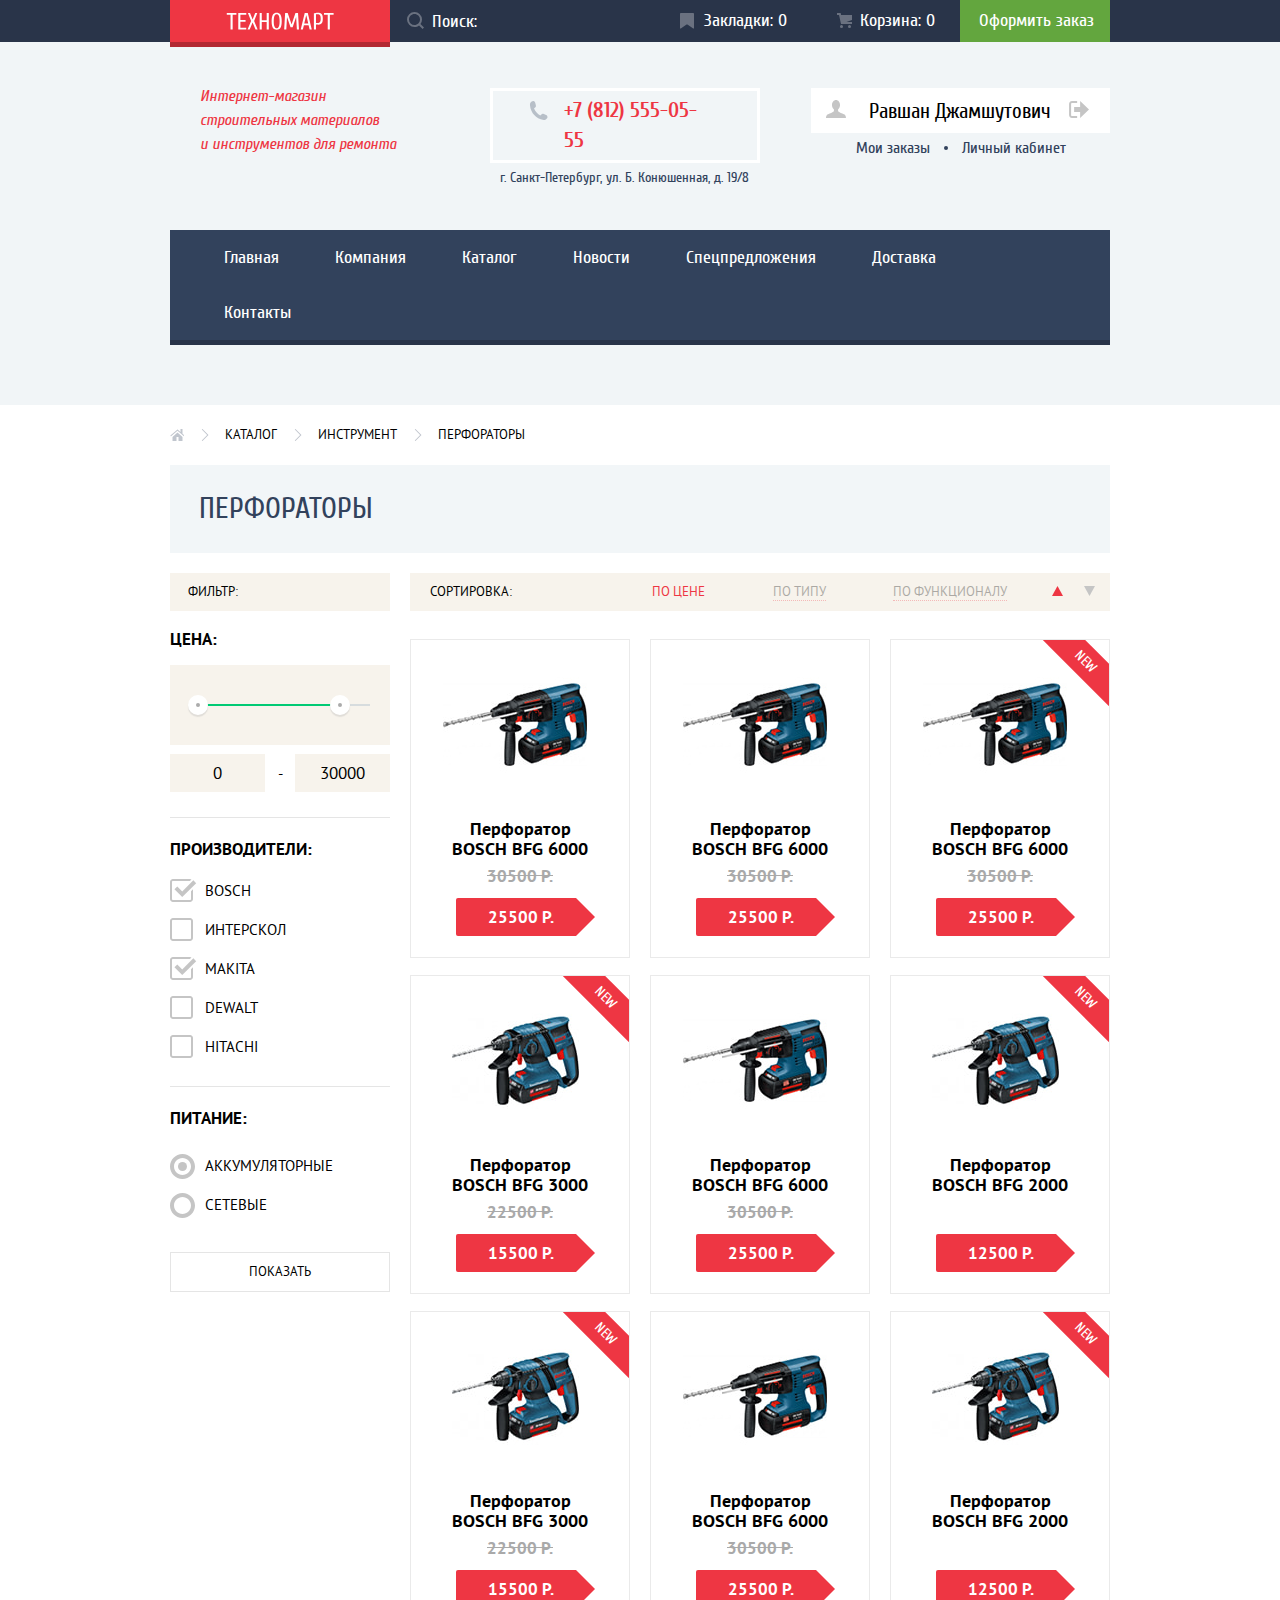
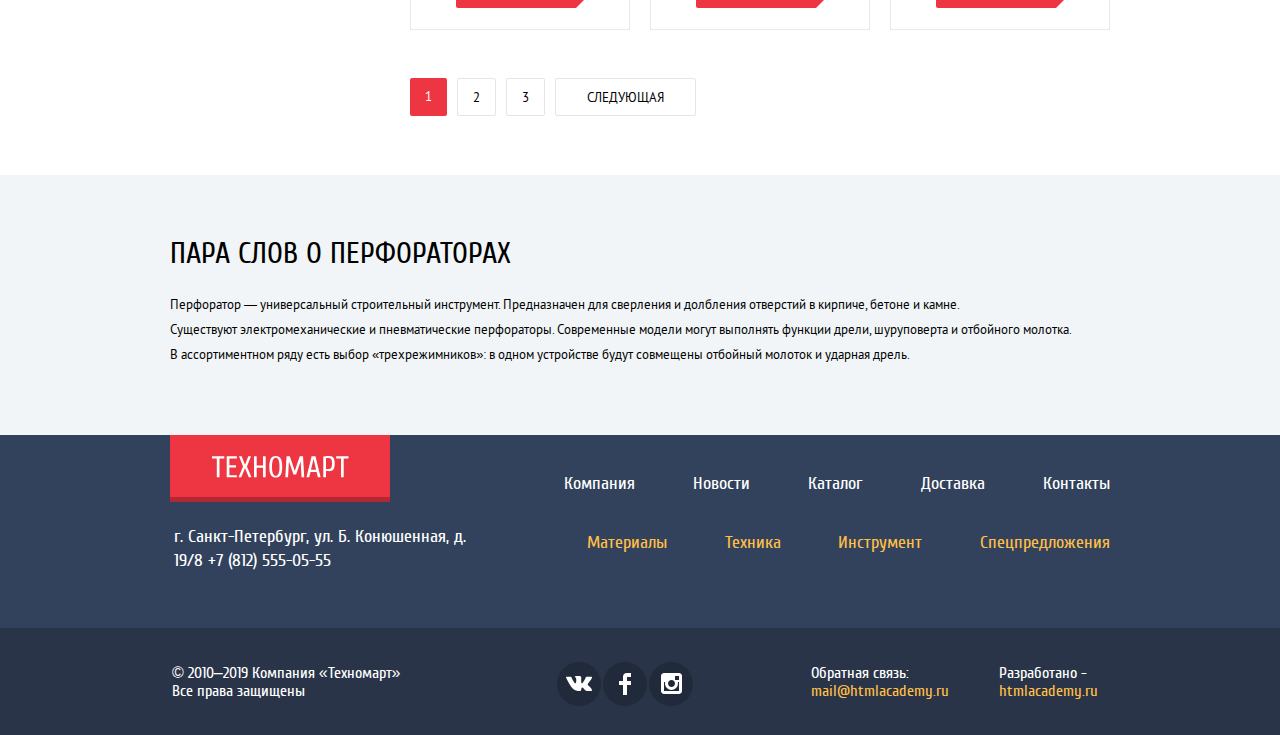
==== commit 4ae0b313: "Fixed all mentor remarks" ====
--- a/catalog.html
+++ b/catalog.html
@@ -21,8 +21,8 @@
           <a href="#" class="bookmarks">
             Закладки: 0
           </a>
-          <a href="#" class="cart filled">
-            Корзина: 10
+          <a href="#" class="cart">
+            Корзина: 0
           </a>
           <a href="#" class="order">Оформить заказ</a>
         </div>
@@ -37,7 +37,7 @@
           </p>
     
           <div class="header-contacts">
-            <p class="phone"><a href="tel:78125550555">+7 (812) 555-05-55</a></p>
+            <a class="phone" href="tel:78125550555">+7 (812) 555-05-55</a>
             <p class="address">г. Санкт-Петербург, ул. Б. Конюшенная, д. 19/8</p>
           </div>
     
@@ -471,6 +471,8 @@
           <button type="button" class="button">Продолжить покупки</button>
         </div>
       </div>
-		</section>
+    </section>
+    
+    <script type="text/javascript" src="js/script.min.js"></script>
   </body>
 </html>
--- a/css/style.min.css
+++ b/css/style.min.css
@@ -1 +1 @@
-:root{--basic-red: #EE3643;--basic-green: #63A63E;--basic-green-light: #00CA74;--basic-grey: #3D546F;--basic-grey-dark: #32425C;--basic-grey-extra-dark: #293449;--basic-grey-darkest: #1D2739;--basic-greylight: #C5C5C5;--basic-greylight-dark: #A9A9A9;--basic-background: #F1F5F7;--basic-background-button: #F4F4F4;--special-yellow: #FFBF47;--special-yellowlighten: #FFC047;--special-blue: #3BBCE3;--special-lilac: #DC91D8;--special-greenlight: #8ED78F;--special-yellowlight: #FFD180;--special-color-white: #F9F5F0;--color-success: #5FBB2D;--color-error: #BA2732;--color-white: #FFF;--color-black: #000;--color-black-light: #161D29;--color-gray-shadow: #405069;--color-white-gray: #D7DCDE;--color-gray-white: #ABABAB;--color-green-shadow: #367315;--color-green-dark: #518534;--color-black-extra-light: #212A3A;--color-extralight-grey: #EAEAEA;--color-lightest-grey: #E5E5E5;--color-white-dark: #F7F3EC;--color-almost-white: #F2F6F8;--color-bg-brown: rgb(143, 65, 34);--color-white-half-transparent: rgba(255, 255, 255, 0.5);--color-white-almost-transparent: rgba(255, 255, 255, 0.3);--color-gray-almost-white: rgba(171, 171, 171, 0.3);--color-greylight-almost-transparent: rgba(197, 197, 197, 0.3);--color-greylight-dark-almost-transparent: rgba(169, 169, 169, 0.3);--color-black-mostly-transparent: rgba(0, 0, 0, 0.15);--color-black-almost-transparent: rgba(0, 0, 0, 0.25);--cuprum: Cuprum, Arial, sans-serif;--pt-sans: "PT Sans", Arial, sans-serif}@font-face{font-family:"Cuprum";font-style:normal;font-weight:400;src:local("Cuprum"),url(../fonts/cuprum.woff2) format("woff2"),url(../fonts/cuprum.woff) format("woff")}@font-face{font-family:"Cuprum";font-style:italic;font-weight:400;src:local("Cuprum Italic"),url(../fonts/cuprumitalic.woff2) format("woff2"),url(../fonts/cuprumitalic.woff) format("woff")}@font-face{font-family:"Cuprum";font-style:normal;font-weight:700;src:local("Cuprum Bold"),url(../fonts/cuprumbold.woff2) format("woff2"),url(../fonts/cuprumbold.woff) format("woff")}@font-face{font-family:"Cuprum";font-style:italic;font-weight:700;src:local("Cuprum Bold Italic"),url(../fonts/cuprumbolditalic.woff2) format("woff2"),url(../fonts/cuprumbolditalic.woff) format("woff")}@font-face{font-family:"PT Sans";font-style:normal;font-weight:400;src:local("PT Sans"),url(../fonts/ptsans.woff2) format("woff2"),url(../fonts/ptsans.woff) format("woff")}@font-face{font-family:"PT Sans";font-style:normal;font-weight:700;src:local("PT Sans Bold"),url(../fonts/ptsansbold.woff2) format("woff2"),url(../fonts/ptsansbold.woff) format("woff")}*,::after,::before{box-sizing:inherit}html{height:100%;box-sizing:border-box}img{max-width:100%;height:auto}body{margin:0;padding:0;min-width:960px;font-family:var(--pt-sans);font-size:13px;line-height:24px;color:var(--color-black);min-height:100%;display:grid;grid-template-rows:-webkit-min-content 1fr -webkit-min-content;grid-template-rows:min-content 1fr min-content;align-content:start}.visually-hidden{position:absolute;clip:rect(0 0 0 0);width:1px;height:1px;margin:-1px;border:0;padding:0;overflow:hidden}.hidden{display:none}.wrapper{width:940px;margin:0 auto}a{text-decoration:none}.section-title{font-weight:400;font-size:30px;line-height:30px;margin:0}.button,.new::after,.section-title,.section-title2{text-transform:uppercase;font-family:var(--cuprum)}.section-title2{font-weight:400;font-size:30px;line-height:30px;color:var(--basic-grey-dark);margin:0;width:420px}.button,.new::after{background-color:var(--basic-red);font-size:14px;line-height:18px;color:var(--color-white)}.button{text-align:center;padding-top:11px;padding-bottom:9px;cursor:pointer}.button:active,.user-navigation .logo[href]:active{background-color:var(--color-error)}.fieldset-title{font-weight:700;font-size:17px;line-height:30px;text-transform:uppercase;margin:0}.title-with-button{background-color:var(--special-color-white);display:flex;justify-content:space-between;padding-left:28px;padding-right:14px;align-items:center;min-height:89px;margin-bottom:20px}.new::after{content:"new";display:flex;width:100px;height:30px;transform:rotate(45deg);position:absolute;top:5px;right:-25px;padding-left:5px;justify-content:center;align-items:center}a:not([href]){cursor:default}.header{font-family:var(--cuprum);font-size:18px;background-color:var(--basic-background);padding-bottom:60px}.header p{margin:0}.site-navigation a,.user-navigation a{color:var(--color-white)}.user-navigation a:active{background-color:var(--color-black-light);color:var(--color-white-half-transparent)}.header .user-navigation{background-color:var(--basic-grey-extra-dark);min-height:42px}.header .account-actions-unlogged,.header .middle-header,.header .site-navigation,.user-navigation .wrapper{display:flex}.header .site-navigation{background-color:var(--basic-grey-dark);box-shadow:inset 0 -5px 0 var(--basic-grey-extra-dark)}.user-navigation .filled{background-color:var(--basic-red)}.user-navigation a{width:150px;padding:9px 0 9px 44px;display:block;position:relative}.user-navigation .bookmarks::before,.user-navigation .cart::before{content:"";position:absolute;opacity:.3;width:14px;height:16px;top:13px;left:20px;background-image:url(../img/icon-bookmark.svg);background-repeat:no-repeat;display:block}.user-navigation .cart::before{width:15px;height:15px;left:13px;background-image:url(../img/icon-cart.svg)}.user-navigation .bookmarks:hover::before,.user-navigation .cart:hover::before{opacity:1}.user-navigation .bookmarks:active::before,.user-navigation .cart:active::before{opacity:.3}.user-navigation .cart{padding-left:36px;width:136px;margin-left:14px}.user-navigation .logo,.user-navigation .logo:active{width:220px;height:42px;padding:0;background-color:var(--basic-red);background-image:url(../img/logo-technomart.svg);background-repeat:no-repeat;background-position:50% 50%;display:block;position:relative}.user-navigation .logo::after{content:"";position:absolute;bottom:-5px;left:0;width:220px;height:5px;background-color:inherit;box-shadow:inset 0 -5px 0 var(--color-black-almost-transparent);display:block}.user-navigation .order,.user-navigation .order:active{background-color:var(--basic-green);padding-left:19px}.user-navigation .order:hover{background-color:var(--color-success)}.header .middle-header{padding-top:42px;padding-bottom:40px;padding-left:30px}.header .short-info{color:var(--basic-red);font-style:italic;font-size:16px;line-height:24px;width:197px;min-height:71px}.header .header-contacts{padding-top:4px;margin-left:93px}.header .phone{border:3px solid var(--color-white);background-image:url(../img/icon-phone.svg);background-repeat:no-repeat;background-position:36px 10px;width:270px;min-height:45px;margin:0 0 3px}.phone a{color:var(--basic-red);font-weight:700;font-size:21px;line-height:30px;padding:4px 42px 5px 71px;display:block;width:100%;height:100%}.header .address{color:var(--basic-grey-dark);font-size:14px;width:250px;min-height:24px;margin:0 auto}.header .account-actions-unlogged{width:281px;padding:4px 0 0;margin:0 0 0 69px;min-height:45px;justify-content:space-between}.header .account{margin-left:51px}.header .account-actions-logged{width:299px;min-height:45px;padding:12px 17px 8px 15px;margin-bottom:3px;margin-top:4px}.account-actions-logged .username{margin-right:12px}.username svg{margin-right:18px}.exit:not(:active):hover path,.username:not(:active):hover path{fill:var(--basic-grey)}.header .account-options{display:flex;min-height:18px;width:210px;justify-content:space-between;flex-wrap:wrap;margin:0 auto;padding:0}.account-options li{order:1}.account-options li:first-of-type{order:-1}.account-options::after{content:"";display:block;width:4px;height:4px;align-self:center;border-radius:50%;background-color:var(--basic-grey-dark)}.account-options:hover::after{background-color:var(--basic-red)}.filter ul,.header .account-actions-unlogged,.header .account-options{list-style:none}.account-actions-logged a,.account-actions-unlogged a{color:var(--color-black);background-color:var(--color-white);font-size:21px;line-height:21px}.account-actions-unlogged a:hover,.account-options a:hover{color:var(--basic-red)}.account-actions-unlogged .login{width:121px;padding:12px 27px 12px 19px;display:block;position:relative}.login:hover path{fill:var(--basic-grey)}.login path,.login:active path,.sort-button path{fill:var(--basic-greylight)}.account-actions-unlogged .logout{width:150px;padding:12px 24px;display:block}.header .account-actions-logged{background-color:var(--color-white)}.account-options a{color:var(--basic-grey-dark);font-size:16px;line-height:18px}.account-actions-logged a:active,.account-actions-unlogged a:active,.account-options a:active{color:var(--basic-greylight)}.header .site-navigation{list-style:none;width:940px;min-height:60px;margin:0;align-items:center;flex-wrap:wrap;padding:0 26px 5px}.site-navigation a{padding:16px 28px 15px;display:block}.header .search-field,.site-navigation a[href]:hover{background-color:var(--basic-grey-extra-dark)}.site-navigation a[href]:active{background-color:var(--basic-grey-darkest);color:var(--color-white-half-transparent)}.header .search-field{border:0;font:inherit;padding-left:42px;border-radius:0;width:100%;height:100%}.header .search-field-form{width:270px;position:relative}.search-field:not(:focus)::-webkit-input-placeholder{color:var(--color-white)}.search-field:not(:focus)::-moz-placeholder{color:var(--color-white)}.search-field:not(:focus)::placeholder{color:var(--color-white)}.search-field+svg{width:17px;height:17px;position:absolute;top:12px;left:17px}.search-field:not(:focus):not(:hover)+svg{opacity:.3}.search-field:focus+svg path{fill:var(--basic-red)}.header .search-field:active,.header .search-field:focus{background-color:var(--color-white)}.promo-block{color:var(--color-white);font-family:var(--cuprum);margin:59px 0}.promo-block .articles-wrapper{display:grid;grid-template-columns:repeat(3,300px);gap:20px}.promo-block h3{font-size:24px;line-height:30px;margin:0;max-width:180px}.promo-block article{padding:20px 0 21px 23px;display:flex;flex-direction:column;justify-content:space-between;min-height:123px;position:relative;overflow:hidden}.promo-block .button-promo{background-color:var(--color-white-almost-transparent);display:block;padding:10px;width:135px}.promo-block .button-promo:hover{background-color:var(--color-greylight-almost-transparent)}.promo-block .button-promo:active{background-color:var(--color-greylight-dark-almost-transparent)}.slider .title-with-paragraph{background-color:var(--color-black-almost-transparent);padding-left:24px;padding-top:24px;padding-bottom:16px}.slider article{padding:0 0 27px;width:100%;height:100%;background-size:cover;background-position:50% 0;display:none}.slider .current{display:flex}.slider h3{font-size:36px;line-height:36px;text-transform:uppercase;margin-bottom:6px;max-width:none}.slider p{font-size:18px;line-height:24px;margin:0}.slider{grid-column-start:1;grid-column-end:span 2;grid-row-start:2;grid-row-end:span 2;position:relative}.slider .next-slide,.slider .previous-slide{width:22px;height:40px;padding:0;background-image:url(../img/icon-right.svg);background-repeat:no-repeat;border:0;background-color:transparent;bottom:104px;right:20px;position:absolute;cursor:pointer}.slider .previous-slide{left:24px;transform:rotate(180deg)}.slider .first-slide,.slider .second-slide{width:10px;height:10px;border:2px solid var(--color-white);background-color:var(--color-white);padding:0;border-radius:50%;bottom:36px;right:295px;position:absolute;cursor:pointer}.slider .first-slide{left:295px}.slider .current{background-color:var(--basic-red)}.slider .button{width:192px;margin-left:24px}.slider .promo-drills,.slider .promo-perforators{background-color:var(--color-bg-brown);background-image:url(../img/bg-slider-perforators.jpg);background-repeat:no-repeat}.slider .promo-drills{background-image:url(../img/bg-slider-drill.jpg)}.promo-block .promo-materials,.promo-block .promo-tool{background-color:var(--special-yellow);background-image:url(../img/icon-materials.svg);background-repeat:no-repeat;background-position:213px 31px}.promo-block .promo-tool{background-color:var(--special-blue);background-image:url(../img/icon-tool.svg);background-position:194px 34px}.promo-block .promo-technique{background-color:var(--special-lilac);background-image:url(../img/icon-technique.svg);background-repeat:no-repeat;background-position:191px 31px}.promo-block .promo-discounts:not(.hidden){background-color:var(--special-greenlight);background-image:url(../img/icon-discount.svg);background-repeat:no-repeat;background-position:196px 27px;padding-bottom:23px}.promo-block .promo-delivery:not(.hidden){background-color:var(--special-yellowlighten);background-image:url(../img/icon-delivery.svg);background-repeat:no-repeat;background-position:191px 32px;padding-bottom:22px}.title-with-button .button{width:192px}.popular-manufacturers .button{margin-right:4px;margin-top:-2px}.popular-items,.popular-manufacturers{margin-bottom:70px}.popular-manufacturers .popular-manufacturers-list{list-style:none;margin:0;padding:0;display:grid;grid-template-columns:repeat(4,220px);gap:20px}.popular-items .items-list{margin:0;padding:0;display:flex;justify-content:space-between;flex-wrap:wrap}.popular-manufacturers-list .manufacturer-item{border:1px solid var(--color-extralight-grey)}.manufacturer-item a{min-height:143px;display:flex;justify-content:center;align-items:center}.popular-manufacturers-list .manufacturer-item:hover{box-shadow:0 4px 20px var(--color-black-mostly-transparent)}.popular-manufacturers-list .manufacturer-item:active{opacity:.5}.services{background-color:var(--basic-background)}.services .wrapper{padding-top:64px}.services .services-slider{display:flex;justify-content:space-between;align-items:flex-start;min-height:285px}.services .services-description{width:620px;min-height:285px}.services-description div{min-height:285px}.services .section-title{margin-bottom:25px}.services p{margin:0 0 70px;width:395px}.services .services-list{list-style:none;margin:0;padding:0;width:240px;position:relative}.services .services-list::after{background-image:url(../img/services-shadow.png);background-repeat:no-repeat;content:"";display:block;width:10px;height:279px;top:-45px;right:0;position:absolute}.services-description .section-title2{margin-bottom:30px}.services-description p{width:340px;margin-bottom:0}.services-list a{background-color:var(--basic-grey-dark);color:var(--color-white);font-family:var(--cuprum);font-weight:700;font-size:21px;line-height:30px;box-shadow:0 1px 0 var(--basic-grey-extra-dark),inset 0 1px 0 var(--color-gray-shadow);display:block;padding-left:22px;padding-top:14px;padding-bottom:17px;margin-bottom:1px}.services-list a:not(.active):hover{background-color:var(--basic-grey-extra-dark)}.services-list .active{background-color:var(--color-white);color:var(--basic-grey-dark);box-shadow:0 1px 0 var(--color-white),inset 0 1px 0 var(--color-white)}.services .service-delivery{background-image:url(../img/bg-services-delivery.png);background-repeat:no-repeat;background-position:151px 22px;margin-top:-2px;display:none}.service-delivery p{width:280px}.service-delivery p:last-of-type{width:180px}.services .service-credit,.services .service-guarantee{background-image:url(../img/bg-services-guarantee.png);background-repeat:no-repeat;background-position:239px 0;display:none}.services .service-credit{background-image:url(../img/bg-services-credit.png);background-position:165px 0}.services .current{display:block}.two-sections{display:flex;justify-content:space-between;padding:70px 0}.two-sections .section-title{margin:0 0 24px}.two-sections p{margin:0}.contacts p:first-of-type{margin-bottom:32px}.about-us p:first-of-type{margin-bottom:25px}.two-sections .about-us{width:480px;min-height:356px}.about-us .button{width:220px;display:block}.about-us .logistic-companies{list-style:none;font-family:var(--cuprum);font-size:18px;padding:0 0 0 37px;margin:3px 0 20px}.logistic-companies li:not(:first-of-type){margin-top:12px}.breadcrumbs li,.logistic-companies li{position:relative}.logistic-companies li::before{content:"";width:25px;height:2px;position:absolute;background-color:var(--basic-red);left:-37px;top:12px}.two-sections .contacts{width:300px;min-height:356px}.contacts p{width:180px}.contacts .map{margin-bottom:18px;display:block}.contacts .button{display:block}.breadcrumbs{list-style:none;display:flex;padding:18px 0 0;margin:0 0 18px;align-items:center;flex-wrap:wrap}.breadcrumbs-navigation{grid-column-start:1;grid-column-end:-1}.breadcrumbs li{margin-right:41px}.breadcrumbs li:not(:last-of-type)::after{position:absolute;content:"";right:-25px;top:50%;margin-top:-6px;display:block;width:8px;height:12px;background-image:url(../img/icon-right-small.svg);background-repeat:no-repeat}.breadcrumbs a{text-transform:uppercase;color:var(--color-black);display:block;width:100%;height:100%}.main-title{color:var(--basic-grey-dark);font-family:var(--cuprum);font-weight:400;font-size:30px;line-height:30px;text-transform:uppercase;background-color:var(--color-almost-white);padding:29px;margin:0 0 20px;grid-column-start:1;grid-column-end:-1}.breadcrumbs .home{display:block;width:14px;height:12px;background-image:url(../img/icon-home.svg);background-repeat:no-repeat;background-position:50% 50%}.catalog-wrapper{display:grid;grid-template-columns:220px 700px;grid-column-gap:20px}.filter fieldset{font-size:15px;line-height:19px;text-transform:uppercase;border:0;margin:0;padding:0}.filter fieldset:not(:last-of-type)::after{content:"";display:block;height:1px;width:220px;background-color:var(--color-lightest-grey);margin-bottom:16px}.filter .button{font-family:var(--pt-sans);font-size:13px;color:var(--color-black);background-color:var(--color-white);border:1px solid var(--color-lightest-grey);width:220px;text-align:center;padding:10px}.price .fieldset-title{margin-bottom:11px}.price .range-inputs{display:flex;justify-content:space-between;align-items:center;margin-bottom:25px}.price .range,.price input{background-color:var(--color-white-dark)}.price input{border:0;font-size:17px;line-height:18px;width:95px;text-align:center;padding:10px}.price .range{width:220px;height:80px;margin-bottom:9px}.range-controls{position:relative;height:41px;margin-bottom:15px;padding-top:39px;padding-right:20px;padding-left:20px;border-radius:5px}.range-controls .scale{height:2px;background:var(--color-white-gray)}.range-controls .bar{width:152px;height:2px;background:var(--basic-green-light)}.range-controls .toggle{position:absolute;top:30px;left:0;width:20px;height:20px;padding:0;border:8px solid var(--color-white);background-color:var(--color-gray-white);border-radius:50%;box-shadow:0 2px 1px 0 var(--color-gray-almost-white);cursor:pointer}.range-controls .toggle-min{left:18px}.range-controls .toggle-max{left:160px}.manufacturers .fieldset-title{margin-bottom:15px}.manufacturers .manufacturers-list,.power .power-supply-list{padding:0 0 0 35px;margin:2px 0 26px}.manufacturers-list label,.power-supply-list label{position:relative;display:block;cursor:pointer;-webkit-user-select:none;-moz-user-select:none;user-select:none}input[type=checkbox]+label::before{content:"";position:absolute;left:-35px;top:-2px;width:27px;height:23px;background-image:url(../img/checkbox-off.svg);background-repeat:no-repeat;background-position:0 0;opacity:.78}input[type=checkbox]:not(:disabled)+label:hover::before,input[type=radio]:not(:disabled)+label:hover::before{opacity:1}input[type=checkbox]:disabled+label,input[type=radio]:disabled+label{opacity:.3;cursor:not-allowed}input[type=checkbox]:checked+label::before{background-image:url(../img/checkbox-on.svg)}input[type=radio]+label::before{content:"";position:absolute;left:-35px;top:-2px;width:25px;height:25px;background-image:url(../img/radio-off.svg);background-repeat:no-repeat;background-position:0 0;opacity:.78}input[type=radio]:checked+label::before{background-image:url(../img/radio-on.svg)}input[type=checkbox]:focus+label,input[type=radio]:focus+label{outline:-webkit-focus-ring-color auto 1px}.manufacturers-list li,.power-supply-list li{min-height:23px;margin-bottom:16px}.power .fieldset-title{margin-bottom:21px}.power .power-supply-list{margin-bottom:34px}.filter h2,.sort,.sort h2{text-transform:uppercase;background-color:var(--color-white-dark)}.sort{display:flex;align-items:center;margin-bottom:28px}.filter h2,.sort h2{font-size:13px;line-height:18px;font-weight:400;margin:0 130px 0 0}.sort h2{padding:10px 10px 10px 20px}.filter h2{padding:10px 10px 10px 18px;margin-bottom:13px;margin-right:0}.sort ul{list-style:none;display:flex;justify-content:space-between;padding:0;margin:0}.sort .sort-by{margin-right:45px;width:355px}.sort-by a{color:var(--color-black);opacity:.3;border-bottom:1px dotted var(--basic-red)}.sort-by a:not(.active):hover{opacity:1;border-bottom:1px solid var(--basic-red)}.sort-by .active,.sort-by a:not(.active):active{color:var(--basic-red);opacity:1;border:0}.sort-button:not(.active):hover path{fill:var(--color-black)}.active path,.sort-button:not(.active):active path{fill:var(--basic-red)}.sort-from-to{width:43px}.sort-to-bigger svg{transform:rotate(180deg)}.items-list{list-style:none;padding:0;display:grid;grid-template-columns:repeat(3,220px);grid-row-gap:17px;grid-column-gap:20px;margin:0 0 48px}.items-list .item{border:1px solid var(--color-extralight-grey);width:220px;min-height:318px;padding-bottom:21px;position:relative;overflow:hidden}.items-list .item:focus,.items-list .item:hover{box-shadow:0 4px 20px var(--color-black-mostly-transparent)}.item .item-actions{width:100%;min-height:179px;padding-top:38px;position:absolute;background-color:var(--color-white);top:0;left:0;display:none}.item .item-picture{width:100%;min-height:179px;display:flex;justify-content:center;align-items:center;margin-top:-5px;margin-left:-5px;margin-bottom:5px}.item:focus-within .item-actions,.item:hover .item-actions{display:block}.item h3,.item p{font-weight:700;text-align:center}.item h3{font-size:18px;line-height:20px;margin:0 auto 8px;width:160px}.item p{font-size:17px;line-height:18px;text-transform:uppercase;color:var(--color-white);margin:0}.item .old-price{text-decoration:line-through;color:var(--basic-greylight-dark);margin-bottom:13px;min-height:18px}.item .button-buy,.item .price{display:block;padding:10px 0 10px 10px;position:relative}.item .price{width:120px;background-color:var(--basic-red);margin-left:45px;border-top-left-radius:2px;border-bottom-left-radius:2px}.item .price::after{display:block;content:"";position:absolute;top:0;right:-38px;border:19px solid transparent;border-left:19px solid var(--basic-red)}.item .button-buy{background-color:var(--basic-green);box-shadow:inset 0 -3px 0 var(--color-green-shadow);border-radius:2px;width:135px;margin:0 auto 10px}.item .button-buy::before{width:15px;height:15px;opacity:.3;content:"";display:block;position:absolute;top:10px;left:30px;background-image:url(../img/icon-cart.svg)}.item .button-buy:hover{background-color:var(--color-success)}.item .button-buy:active{background-color:var(--color-green-dark)}.item .button-to-bookmarks{color:var(--basic-grey-dark);background-color:var(--color-white);border:3px solid var(--basic-green);border-radius:2px;width:135px;padding:7px 0 6px;margin:0 auto;display:block}.item .button-to-bookmarks:hover{border:3px solid var(--basic-grey-dark)}.item .button-to-bookmarks:active{opacity:.5}.catalog .pagination{display:flex;justify-content:flex-start;margin-bottom:59px}.pagination .button{font-family:var(--pt-sans);border:1px solid var(--color-lightest-grey);border-radius:2px;font-size:13px;color:var(--color-black);background-color:var(--color-white);padding:10px 15px 8px;margin-right:10px}.pagination .button:last-of-type{padding-left:31px;padding-right:31px}.pagination .active{border:0;color:var(--color-white);background-color:var(--basic-red)}.pagination .button:not(.active):hover{border:1px solid var(--basic-greylight)}.pagination .button:not(.active):active{border:1px solid var(--basic-red)}.few-words{background-color:var(--basic-background);padding-top:64px;padding-bottom:68px}.few-words .section-title{margin-bottom:23px}.few-words p{margin:0;line-height:25px}.footer{background-color:var(--basic-grey-dark)}.footer-top .wrapper{display:flex;justify-content:space-between;min-height:193px}.footer-top .footer-top-contacts{width:325px}.footer-top-contacts .logo,.footer-top-contacts .logo:active{width:220px;height:62px;padding:0;background-color:var(--basic-red);background-image:url(../img/logo-technomart-big.svg);background-repeat:no-repeat;background-position:50% 50%;display:block;position:relative}.footer-top-contacts .logo[href]:active{background-color:var(--color-error)}.footer-top-contacts .logo::after{content:"";position:absolute;bottom:-5px;left:0;width:220px;height:5px;background-color:inherit;box-shadow:inset 0 -5px 0 var(--color-black-almost-transparent);display:block}.footer-top .footer-top-navigation{width:546px}.footer-top .contacts{margin:28px 0 0;padding-left:4px}.footer-top-navigation ul{margin:0;padding:0;display:flex;justify-content:space-between;flex-wrap:wrap}.footer-top-navigation .site-navigation-footer{margin-top:37px;margin-bottom:34px}.footer-top-navigation .promo-navigation{padding-left:23px}.footer a,.footer p{font-family:var(--cuprum);font-size:18px;color:var(--color-white)}.footer a[href]:hover{text-decoration:underline}.footer a[href]:active{color:var(--color-white-half-transparent);text-decoration:none}.footer ul{list-style:none}.promo-navigation a[href]{color:var(--special-yellow)}.promo-navigation a[href]:active{color:var(--special-yellowlight);opacity:.5}.footer .footer-bottom{background-color:var(--basic-grey-extra-dark)}.footer-bottom .wrapper{display:flex;min-height:107px;align-items:center;padding-left:2px}.footer-bottom .copyrights{width:240px;margin-right:145px}.footer-bottom .feedback{width:137px;margin-right:51px}.footer-bottom .developer{width:100px}.footer-bottom a,.footer-bottom p{font-size:16px;line-height:18px;margin:0;display:block}.footer-bottom a{color:var(--special-yellow)}.footer-bottom a[href]:active{color:var(--basic-red)}.social a[href]{background-color:var(--color-black-extra-light)}.social a[href]:active,.social a[href]:hover{background-color:var(--basic-red)}.footer-bottom .social{margin-right:118px;padding-top:4px;display:flex}.button-close,.social a{background-repeat:no-repeat}.social a{border-radius:50%;text-decoration:none;width:44px;height:44px;background-image:url(../img/icon-vk.svg);background-position:50% 50%;margin-right:2px}.social .facebook{background-image:url(../img/icon-fb.svg)}.social .instagram{background-image:url(../img/icon-insta.svg);margin-right:0}.button-close{position:absolute;top:14px;right:11px;background-image:url(../img/icon-close.svg);background-color:transparent;padding:0;cursor:pointer;border:0;width:21px;height:21px;display:block}.popup-feedback{position:fixed;top:50%;left:50%;margin-left:-310px;margin-top:-215px;background-color:var(--color-white);width:620px;min-height:430px;border-top:7px solid var(--basic-red);box-shadow:0 4px 20px var(--color-black-mostly-transparent)}.popup-feedback .container{width:460px;display:flex;flex-wrap:wrap;padding-top:40px;justify-content:space-between;margin:0 auto 15px}.popup-feedback p{width:220px;margin:0 0 14px}.popup-feedback p:last-of-type{width:100%}.popup-feedback input,.popup-feedback textarea{width:100%;border-radius:2px;border:2px solid var(--basic-greylight);padding:10px 8px 10px 11px}.popup-feedback textarea{min-height:114px;max-width:100%}.popup-feedback label{font-family:var(--cuprum);font-size:18px;line-height:24px;display:block;margin-bottom:10px;cursor:pointer}.popup-feedback .button-wrapper{background-color:var(--basic-background-button);width:100%;min-height:112px;padding:37px 80px}.popup-feedback .button{border:0;width:100%;height:100%;cursor:pointer}.popup-added-to-cart,.popup-map{position:fixed;top:50%;left:50%;margin-left:-472px;margin-top:-225px;background-color:var(--color-white);width:943px;min-height:449px;border-top:7px solid var(--basic-red);box-shadow:0 4px 20px var(--color-black-mostly-transparent)}.popup-map .button-close{top:10px;right:10px}.popup-map iframe{margin-bottom:-8px;border:0}.popup-added-to-cart{margin-left:-310px;margin-top:-141px;width:620px;min-height:282px;padding-top:67px}.popup-added-to-cart .button-close{top:11px}.popup-added-to-cart .container{display:flex;flex-wrap:wrap;justify-content:space-between;margin:0 auto;width:394px}.popup-added-to-cart p{width:268px;font-family:var(--cuprum);font-weight:700;font-size:24px;line-height:30px;position:relative;margin:0 auto 66px}.popup-added-to-cart p::before{content:"";display:block;border-radius:50%;width:66px;height:66px;background-color:var(--basic-green);background-image:url(../img/icon-mark.svg);background-repeat:no-repeat;position:absolute;left:-95px;top:-19px}.popup-added-to-cart .button-wrapper{background-color:var(--basic-background-button);width:100%;min-height:112px;padding:37px 0}.popup-added-to-cart .buttov{border:0;width:192px;cursor:pointer}.popup-added-to-cart .button:last-child{background-color:var(--color-white);color:var(--color-black)}+@keyframes bounce{0%{transform:translateY(-2000px)}25%{transform:translateY(30px)}50%{transform:translateY(-10px)}to{transform:translateY(0)}}@keyframes shake{0%,to{transform:translateX(0)}10%,30%,50%,70%,90%{transform:translateX(-10px)}20%,40%,60%,80%{transform:translateX(10px)}}:root{--basic-red: #EE3643;--basic-green: #63A63E;--basic-green-light: #00CA74;--basic-grey: #3D546F;--basic-grey-dark: #32425C;--basic-grey-extra-dark: #293449;--basic-grey-darkest: #1D2739;--basic-greylight: #C5C5C5;--basic-greylight-dark: #A9A9A9;--basic-background: #F1F5F7;--basic-background-button: #F4F4F4;--special-yellow: #FFBF47;--special-yellowlighten: #FFC047;--special-blue: #3BBCE3;--special-lilac: #DC91D8;--special-greenlight: #8ED78F;--special-yellowlight: #FFD180;--special-color-white: #F9F5F0;--color-success: #5FBB2D;--color-error: #BA2732;--color-white: #FFF;--color-black: #000;--color-black-light: #161D29;--color-gray-shadow: #405069;--color-white-gray: #D7DCDE;--color-gray-white: #ABABAB;--color-green-shadow: #367315;--color-green-dark: #518534;--color-black-extra-light: #212A3A;--color-extralight-grey: #EAEAEA;--color-lightest-grey: #E5E5E5;--color-white-dark: #F7F3EC;--color-almost-white: #F2F6F8;--color-bg-brown: rgb(143, 65, 34);--color-white-half-transparent: rgba(255, 255, 255, 0.5);--color-white-almost-transparent: rgba(255, 255, 255, 0.3);--color-gray-almost-white: rgba(171, 171, 171, 0.3);--color-greylight-almost-transparent: rgba(197, 197, 197, 0.3);--color-greylight-dark-almost-transparent: rgba(169, 169, 169, 0.3);--color-black-mostly-transparent: rgba(0, 0, 0, 0.15);--color-black-almost-transparent: rgba(0, 0, 0, 0.25);--cuprum: Cuprum, Arial, sans-serif;--pt-sans: "PT Sans", Arial, sans-serif}@font-face{font-family:"Cuprum";font-style:normal;font-weight:400;src:local("Cuprum"),url(../fonts/cuprum.woff2) format("woff2"),url(../fonts/cuprum.woff) format("woff")}@font-face{font-family:"Cuprum";font-style:italic;font-weight:400;src:local("Cuprum Italic"),url(../fonts/cuprumitalic.woff2) format("woff2"),url(../fonts/cuprumitalic.woff) format("woff")}@font-face{font-family:"Cuprum";font-style:normal;font-weight:700;src:local("Cuprum Bold"),url(../fonts/cuprumbold.woff2) format("woff2"),url(../fonts/cuprumbold.woff) format("woff")}@font-face{font-family:"Cuprum";font-style:italic;font-weight:700;src:local("Cuprum Bold Italic"),url(../fonts/cuprumbolditalic.woff2) format("woff2"),url(../fonts/cuprumbolditalic.woff) format("woff")}@font-face{font-family:"PT Sans";font-style:normal;font-weight:400;src:local("PT Sans"),url(../fonts/ptsans.woff2) format("woff2"),url(../fonts/ptsans.woff) format("woff")}@font-face{font-family:"PT Sans";font-style:normal;font-weight:700;src:local("PT Sans Bold"),url(../fonts/ptsansbold.woff2) format("woff2"),url(../fonts/ptsansbold.woff) format("woff")}*,::after,::before{box-sizing:inherit}html{height:100%;box-sizing:border-box}img{max-width:100%;height:auto}body{margin:0;padding:0;min-width:960px;font-family:var(--pt-sans);font-size:13px;line-height:24px;color:var(--color-black);min-height:100%;display:grid;grid-template-rows:min-content 1fr min-content;align-content:start}.visually-hidden{position:absolute;clip:rect(0 0 0 0);width:1px;height:1px;margin:-1px;border:0;padding:0;overflow:hidden}.hidden{display:none}.wrapper{width:940px;margin:0 auto}a{text-decoration:none}.section-title{font-weight:400;font-size:30px;line-height:30px;margin:0}.button,.new::after,.section-title,.section-title2{text-transform:uppercase;font-family:var(--cuprum)}.section-title2{font-weight:400;font-size:30px;line-height:30px;color:var(--basic-grey-dark);margin:0;width:420px}.button,.new::after{background-color:var(--basic-red);font-size:14px;line-height:18px;color:var(--color-white)}.button{text-align:center;padding-top:11px;padding-bottom:9px;cursor:pointer}.button:active,.user-navigation .logo[href]:active{background-color:var(--color-error)}.fieldset-title{font-weight:700;font-size:17px;line-height:30px;text-transform:uppercase;margin:0}.title-with-button{background-color:var(--special-color-white);display:flex;justify-content:space-between;padding-left:28px;padding-right:14px;align-items:center;min-height:89px;margin-bottom:20px}.new::after{content:"new";display:flex;width:100px;height:30px;transform:rotate(45deg);position:absolute;top:5px;right:-25px;padding-left:5px;justify-content:center;align-items:center}a:not([href]){cursor:default}.header{font-family:var(--cuprum);font-size:18px;background-color:var(--basic-background);padding-bottom:60px}.header p{margin:0}.site-navigation a,.user-navigation a{color:var(--color-white)}.user-navigation a:active{background-color:var(--color-black-light);color:var(--color-white-half-transparent)}.header .user-navigation{background-color:var(--basic-grey-extra-dark);min-height:42px}.header .account-actions-unlogged,.header .middle-header,.header .site-navigation,.user-navigation .wrapper{display:flex}.header .site-navigation{background-color:var(--basic-grey-dark);box-shadow:inset 0 -5px 0 var(--basic-grey-extra-dark)}.user-navigation .filled{background-color:var(--basic-red)}.user-navigation a{width:150px;padding:9px 0 9px 44px;display:block;position:relative}.user-navigation .bookmarks::before,.user-navigation .cart::before{content:"";position:absolute;opacity:.3;width:14px;height:16px;top:13px;left:20px;background-image:url(../img/icon-bookmark.svg);background-repeat:no-repeat;display:block}.user-navigation .cart::before{width:15px;height:15px;left:13px;background-image:url(../img/icon-cart.svg)}.user-navigation .bookmarks:hover::before,.user-navigation .cart:hover::before{opacity:1}.user-navigation .bookmarks:active::before,.user-navigation .cart:active::before{opacity:.3}.user-navigation .cart{padding-left:36px;width:136px;margin-left:14px}.user-navigation .logo,.user-navigation .logo:active{width:220px;height:42px;padding:0;background-color:var(--basic-red);background-image:url(../img/logo-technomart.svg);background-repeat:no-repeat;background-position:50% 50%;display:block;position:relative}.user-navigation .logo::after{content:"";position:absolute;bottom:-5px;left:0;width:220px;height:5px;background-color:inherit;box-shadow:inset 0 -5px 0 var(--color-black-almost-transparent);display:block}.user-navigation .order,.user-navigation .order:active{background-color:var(--basic-green);padding-left:19px}.user-navigation .order:hover{background-color:var(--color-success)}.header .middle-header{padding-top:42px;padding-bottom:40px;padding-left:30px}.header .short-info{color:var(--basic-red);font-style:italic;font-size:16px;line-height:24px;width:197px;min-height:71px}.header .header-contacts{padding-top:4px;margin-left:93px}.header .phone{border:3px solid var(--color-white);background-image:url(../img/icon-phone.svg);background-repeat:no-repeat;background-position:36px 10px;width:270px;min-height:45px;margin-bottom:3px;color:var(--basic-red);font-weight:700;font-size:21px;line-height:30px;padding:4px 42px 5px 71px;display:block}.header .address{color:var(--basic-grey-dark);font-size:14px;width:250px;min-height:24px;margin:0 auto}.header .account-actions-unlogged{width:281px;padding:4px 0 0;margin:0 0 0 69px;min-height:45px;justify-content:space-between}.header .account{margin-left:51px}.header .account-actions-logged{width:299px;min-height:45px;padding:12px 17px 8px 15px;margin-bottom:3px;margin-top:4px}.account-actions-logged .username{margin-right:12px}.username svg{margin-right:18px}.exit:not(:active):hover path,.username:not(:active):hover path{fill:var(--basic-grey)}.header .account-options{display:flex;min-height:18px;width:210px;justify-content:space-between;flex-wrap:wrap;margin:0 auto;padding:0}.account-options li{order:1}.account-options li:first-of-type{order:-1}.account-options::after{content:"";display:block;width:4px;height:4px;align-self:center;border-radius:50%;background-color:var(--basic-grey-dark)}.account-options:hover::after{background-color:var(--basic-red)}.filter ul,.header .account-actions-unlogged,.header .account-options{list-style:none}.account-actions-logged a,.account-actions-unlogged a{color:var(--color-black);background-color:var(--color-white);font-size:21px;line-height:21px}.account-actions-unlogged a:hover,.account-options a:hover{color:var(--basic-red)}.account-actions-unlogged .login{width:121px;padding:12px 27px 12px 19px;display:block;position:relative}.login:hover path{fill:var(--basic-grey)}.login path,.login:active path,.sort-button path{fill:var(--basic-greylight)}.account-actions-unlogged .logout{width:150px;padding:12px 24px;display:block}.header .account-actions-logged{background-color:var(--color-white)}.account-options a{color:var(--basic-grey-dark);font-size:16px;line-height:18px}.account-actions-logged a:active,.account-actions-unlogged a:active,.account-options a:active{color:var(--basic-greylight)}.header .site-navigation{list-style:none;width:940px;min-height:60px;margin:0;align-items:center;flex-wrap:wrap;padding:0 26px 5px}.site-navigation a{padding:16px 28px 15px;display:block}.header .search-field,.site-navigation a[href]:hover{background-color:var(--basic-grey-extra-dark)}.site-navigation a[href]:active{background-color:var(--basic-grey-darkest);color:var(--color-white-half-transparent)}.header .search-field{border:0;font:inherit;padding-left:42px;border-radius:0;width:100%;height:100%}.header .search-field-form{width:270px;position:relative}.search-field:not(:focus)::placeholder{color:var(--color-white)}.search-field+svg{width:17px;height:17px;position:absolute;top:12px;left:17px}.search-field:not(:focus):not(:hover)+svg{opacity:.3}.search-field:focus+svg path{fill:var(--basic-red)}.header .search-field:active,.header .search-field:focus{background-color:var(--color-white)}.promo-block{color:var(--color-white);font-family:var(--cuprum);margin:59px 0}.promo-block .articles-wrapper{display:grid;grid-template-columns:repeat(3,300px);gap:20px}.promo-block h3{font-size:24px;line-height:30px;margin:0;max-width:180px}.promo-block article{padding:20px 0 21px 23px;display:flex;flex-direction:column;justify-content:space-between;min-height:123px;position:relative;overflow:hidden}.promo-block .button-promo{background-color:var(--color-white-almost-transparent);display:block;padding:10px;width:135px}.promo-block .button-promo:hover{background-color:var(--color-greylight-almost-transparent)}.promo-block .button-promo:active{background-color:var(--color-greylight-dark-almost-transparent)}.slider .title-with-paragraph{background-color:var(--color-black-almost-transparent);padding-left:24px;padding-top:24px;padding-bottom:16px}.slider article{padding:0 0 27px;width:100%;height:100%;background-size:cover;background-position:50% 0;display:none}.slider h3{font-size:36px;line-height:36px;text-transform:uppercase;margin-bottom:6px;max-width:none}.slider p{font-size:18px;line-height:24px;margin:0}.slider{grid-column-start:1;grid-column-end:span 2;grid-row-start:2;grid-row-end:span 2;position:relative}.slider .next-slide,.slider .previous-slide{width:22px;height:40px;padding:0;background-image:url(../img/icon-right.svg);background-repeat:no-repeat;border:0;background-color:transparent;bottom:104px;right:20px;position:absolute;cursor:pointer}.slider .previous-slide{left:24px;transform:rotate(180deg)}.slider .first-slide,.slider .second-slide{width:10px;height:10px;border:2px solid var(--color-white);background-color:var(--color-white);padding:0;border-radius:50%;bottom:36px;right:295px;position:absolute;cursor:pointer}.slider .current{display:flex;background-color:var(--basic-red)}.slider .first-slide{left:295px}.slider .button{width:192px;margin-left:24px}.slider .promo-drills,.slider .promo-perforators{background-color:var(--color-bg-brown);background-image:url(../img/bg-slider-perforators.jpg);background-repeat:no-repeat}.slider .promo-drills{background-image:url(../img/bg-slider-drill.jpg)}.promo-block .promo-materials,.promo-block .promo-tool{background-color:var(--special-yellow);background-image:url(../img/icon-materials.svg);background-repeat:no-repeat;background-position:213px 31px}.promo-block .promo-tool{background-color:var(--special-blue);background-image:url(../img/icon-tool.svg);background-position:194px 34px}.promo-block .promo-technique{background-color:var(--special-lilac);background-image:url(../img/icon-technique.svg);background-repeat:no-repeat;background-position:191px 31px}.promo-block .promo-discounts:not(.hidden){background-color:var(--special-greenlight);background-image:url(../img/icon-discount.svg);background-repeat:no-repeat;background-position:196px 27px;padding-bottom:23px}.promo-block .promo-delivery:not(.hidden){background-color:var(--special-yellowlighten);background-image:url(../img/icon-delivery.svg);background-repeat:no-repeat;background-position:191px 32px;padding-bottom:22px}.title-with-button .button{width:192px}.popular-manufacturers .button{margin-right:4px;margin-top:-2px}.popular-items,.popular-manufacturers{margin-bottom:70px}.popular-manufacturers .popular-manufacturers-list{list-style:none;margin:0;padding:0;display:grid;grid-template-columns:repeat(4,220px);gap:20px}.popular-items .items-list{margin:0;padding:0;display:flex;justify-content:space-between;flex-wrap:wrap}.popular-manufacturers-list .manufacturer-item{border:1px solid var(--color-extralight-grey)}.manufacturer-item a{min-height:143px;display:flex;justify-content:center;align-items:center}.popular-manufacturers-list .manufacturer-item:hover{box-shadow:0 4px 20px var(--color-black-mostly-transparent)}.popular-manufacturers-list .manufacturer-item:active{opacity:.5}.services{background-color:var(--basic-background)}.services .wrapper{padding-top:64px}.services .services-slider{display:flex;justify-content:space-between;align-items:flex-start;min-height:285px}.services .services-description{width:620px;min-height:285px}.services-description div{min-height:285px}.services .section-title{margin-bottom:25px}.services p{margin:0 0 70px;width:395px}.services .services-list{list-style:none;margin:0;padding:0;width:240px;position:relative}.services .services-list::after{background-image:url(../img/services-shadow.png);background-repeat:no-repeat;content:"";display:block;width:10px;height:279px;top:-45px;right:0;position:absolute}.services-description .section-title2{margin-bottom:30px}.services-description p{width:280px;margin-bottom:0}.services-list a{background-color:var(--basic-grey-dark);color:var(--color-white);font-family:var(--cuprum);font-weight:700;font-size:21px;line-height:30px;box-shadow:0 1px 0 var(--basic-grey-extra-dark),inset 0 1px 0 var(--color-gray-shadow);display:block;padding-left:22px;padding-top:14px;padding-bottom:17px;margin-bottom:1px}.services-list a:not(.active):hover{background-color:var(--basic-grey-extra-dark)}.services-list .active{background-color:var(--color-white);color:var(--basic-grey-dark);box-shadow:0 1px 0 var(--color-white),inset 0 1px 0 var(--color-white)}.services .service-delivery{background-image:url(../img/bg-services-delivery.png);background-repeat:no-repeat;background-position:151px 22px;margin-top:-2px}.service-delivery p:last-of-type{width:180px}.services .service-guarantee{background-image:url(../img/bg-services-guarantee.png);background-repeat:no-repeat;background-position:239px 0;padding-top:4px;width:640px}.service-guarantee .section-title2{margin-bottom:24px}.service-guarantee p{width:315px}.services .service-credit{background-image:url(../img/bg-services-credit.png);background-repeat:no-repeat;background-position:165px 0;width:640px}.service-credit .button{display:block;margin-top:25px;width:195px;padding-left:10px;padding-right:10px}.two-sections{display:flex;justify-content:space-between;padding:70px 0}.two-sections .section-title{margin:0 0 24px}.two-sections p{margin:0}.contacts p:first-of-type{margin-bottom:32px}.about-us p:first-of-type{margin-bottom:25px}.two-sections .about-us{width:480px;min-height:356px}.about-us .button{width:220px;display:block}.about-us .logistic-companies{list-style:none;font-family:var(--cuprum);font-size:18px;padding:0 0 0 37px;margin:3px 0 20px}.logistic-companies li:not(:first-of-type){margin-top:12px}.breadcrumbs li,.logistic-companies li{position:relative}.logistic-companies li::before{content:"";width:25px;height:2px;position:absolute;background-color:var(--basic-red);left:-37px;top:12px}.two-sections .contacts{width:300px;min-height:356px}.contacts p{width:180px}.contacts .map{margin-bottom:18px;display:block}.contacts .button{display:block}.breadcrumbs{list-style:none;display:flex;padding:18px 0 0;margin:0 0 18px;align-items:center;flex-wrap:wrap}.breadcrumbs-navigation{grid-column-start:1;grid-column-end:-1}.breadcrumbs li{margin-right:41px}.breadcrumbs li:not(:last-of-type)::after{position:absolute;content:"";right:-25px;top:50%;margin-top:-6px;display:block;width:8px;height:12px;background-image:url(../img/icon-right-small.svg);background-repeat:no-repeat}.breadcrumbs a{text-transform:uppercase;color:var(--color-black);display:block;width:100%;height:100%}.main-title{color:var(--basic-grey-dark);font-family:var(--cuprum);font-weight:400;font-size:30px;line-height:30px;text-transform:uppercase;background-color:var(--color-almost-white);padding:29px;margin:0 0 20px;grid-column-start:1;grid-column-end:-1}.breadcrumbs .home{display:block;width:14px;height:12px;background-image:url(../img/icon-home.svg);background-repeat:no-repeat;background-position:50% 50%}.catalog-wrapper{display:grid;grid-template-columns:220px 700px;grid-column-gap:20px}.filter fieldset{font-size:15px;line-height:19px;text-transform:uppercase;border:0;margin:0;padding:0}.filter fieldset:not(:last-of-type)::after{content:"";display:block;height:1px;width:220px;background-color:var(--color-lightest-grey);margin-bottom:16px}.filter .button{font-family:var(--pt-sans);font-size:13px;color:var(--color-black);background-color:var(--color-white);border:1px solid var(--color-lightest-grey);width:220px;text-align:center;padding:10px}.price .fieldset-title{margin-bottom:11px}.price .range-inputs{display:flex;justify-content:space-between;align-items:center;margin-bottom:25px}.price .range,.price input{background-color:var(--color-white-dark)}.price input{border:0;font-size:17px;line-height:18px;width:95px;text-align:center;padding:10px}.price .range{width:220px;height:80px;margin-bottom:9px}.range-controls{position:relative;height:41px;margin-bottom:15px;padding-top:39px;padding-right:20px;padding-left:20px;border-radius:5px}.range-controls .scale{height:2px;background:var(--color-white-gray)}.range-controls .bar{width:152px;height:2px;background:var(--basic-green-light)}.range-controls .toggle{position:absolute;top:30px;left:0;width:20px;height:20px;padding:0;border:8px solid var(--color-white);background-color:var(--color-gray-white);border-radius:50%;box-shadow:0 2px 1px 0 var(--color-gray-almost-white);cursor:pointer}.range-controls .toggle-min{left:18px}.range-controls .toggle-max{left:160px}.manufacturers .fieldset-title{margin-bottom:15px}.manufacturers .manufacturers-list,.power .power-supply-list{padding:0 0 0 35px;margin:2px 0 26px}.manufacturers-list label,.power-supply-list label{position:relative;display:block;cursor:pointer;user-select:none}input[type=checkbox]+label::before{content:"";position:absolute;left:-35px;top:-2px;width:27px;height:23px;background-image:url(../img/checkbox-off.svg);background-repeat:no-repeat;background-position:0 0;opacity:.78}input[type=checkbox]:not(:disabled)+label:hover::before,input[type=radio]:not(:disabled)+label:hover::before{opacity:1}input[type=checkbox]:disabled+label,input[type=radio]:disabled+label{opacity:.3;cursor:not-allowed}input[type=checkbox]:checked+label::before{background-image:url(../img/checkbox-on.svg)}input[type=radio]+label::before{content:"";position:absolute;left:-35px;top:-2px;width:25px;height:25px;background-image:url(../img/radio-off.svg);background-repeat:no-repeat;background-position:0 0;opacity:.78}input[type=radio]:checked+label::before{background-image:url(../img/radio-on.svg)}input[type=checkbox]:focus+label,input[type=radio]:focus+label{outline:-webkit-focus-ring-color auto 1px}.manufacturers-list li,.power-supply-list li{min-height:23px;margin-bottom:16px}.power .fieldset-title{margin-bottom:21px}.power .power-supply-list{margin-bottom:34px}.filter h2,.sort,.sort h2{text-transform:uppercase;background-color:var(--color-white-dark)}.sort{display:flex;align-items:center;margin-bottom:28px}.filter h2,.sort h2{font-size:13px;line-height:18px;font-weight:400;margin:0 130px 0 0}.sort h2{padding:10px 10px 10px 20px}.filter h2{padding:10px 10px 10px 18px;margin-bottom:13px;margin-right:0}.sort ul{list-style:none;display:flex;justify-content:space-between;padding:0;margin:0}.sort .sort-by{margin-right:45px;width:355px}.sort-by a{color:var(--color-black);opacity:.3;border-bottom:1px dotted var(--basic-red)}.sort-by a:not(.active):hover{opacity:1;border-bottom:1px solid var(--basic-red)}.sort-by .active,.sort-by a:not(.active):active{color:var(--basic-red);opacity:1;border:0}.sort-button:not(.active):hover path{fill:var(--color-black)}.active path,.sort-button:not(.active):active path{fill:var(--basic-red)}.sort-from-to{width:43px}.sort-to-bigger svg{transform:rotate(180deg)}.items-list{list-style:none;padding:0;display:grid;grid-template-columns:repeat(3,220px);grid-row-gap:17px;grid-column-gap:20px;margin:0 0 48px}.items-list .item{border:1px solid var(--color-extralight-grey);width:220px;min-height:318px;padding-bottom:21px;position:relative;overflow:hidden}.items-list .item:focus,.items-list .item:hover{box-shadow:0 4px 20px var(--color-black-mostly-transparent)}.item .item-actions{width:100%;min-height:179px;padding-top:38px;position:absolute;background-color:var(--color-white);top:0;left:0;display:none}.item .item-picture{width:100%;min-height:179px;display:flex;justify-content:center;align-items:center;margin-top:-5px;margin-left:-5px;margin-bottom:5px}.item:focus-within .item-actions,.item:hover .item-actions{display:block}.item h3,.item p{font-weight:700;text-align:center}.item h3{font-size:18px;line-height:20px;margin:0 auto 8px;width:160px}.item p{font-size:17px;line-height:18px;text-transform:uppercase;color:var(--color-white);margin:0}.item .old-price{text-decoration:line-through;color:var(--basic-greylight-dark);margin-bottom:13px;min-height:18px}.item .button-buy,.item .price{display:block;padding:10px 0 10px 10px;position:relative}.item .price{width:120px;background-color:var(--basic-red);margin-left:45px;border-top-left-radius:2px;border-bottom-left-radius:2px}.item .price::after{display:block;content:"";position:absolute;top:0;right:-38px;border:19px solid transparent;border-left:19px solid var(--basic-red)}.item .button-buy{background-color:var(--basic-green);box-shadow:inset 0 -3px 0 var(--color-green-shadow);border-radius:2px;width:135px;margin:0 auto 10px}.item .button-buy::before{width:15px;height:15px;opacity:.3;content:"";display:block;position:absolute;top:10px;left:30px;background-image:url(../img/icon-cart.svg)}.item .button-buy:hover{background-color:var(--color-success)}.item .button-buy:active{background-color:var(--color-green-dark)}.item .button-to-bookmarks{color:var(--basic-grey-dark);background-color:var(--color-white);border:3px solid var(--basic-green);border-radius:2px;width:135px;padding:7px 0 6px;margin:0 auto;display:block}.item .button-to-bookmarks:hover{border:3px solid var(--basic-grey-dark)}.item .button-to-bookmarks:active{opacity:.5}.catalog .pagination{display:flex;justify-content:flex-start;margin-bottom:59px}.pagination .button{font-family:var(--pt-sans);border:1px solid var(--color-lightest-grey);border-radius:2px;font-size:13px;color:var(--color-black);background-color:var(--color-white);padding:10px 15px 8px;margin-right:10px}.pagination .button:last-of-type{padding-left:31px;padding-right:31px}.pagination .active{border:0;color:var(--color-white);background-color:var(--basic-red)}.pagination .button:not(.active):hover{border:1px solid var(--basic-greylight)}.pagination .button:not(.active):active{border:1px solid var(--basic-red)}.few-words{background-color:var(--basic-background);padding-top:64px;padding-bottom:68px}.few-words .section-title{margin-bottom:23px}.few-words p{margin:0;line-height:25px}.footer{background-color:var(--basic-grey-dark)}.footer-top .wrapper{display:flex;justify-content:space-between;min-height:193px}.footer-top .footer-top-contacts{width:325px}.footer-top-contacts .logo,.footer-top-contacts .logo:active{width:220px;height:62px;padding:0;background-color:var(--basic-red);background-image:url(../img/logo-technomart-big.svg);background-repeat:no-repeat;background-position:50% 50%;display:block;position:relative}.footer-top-contacts .logo[href]:active{background-color:var(--color-error)}.footer-top-contacts .logo::after{content:"";position:absolute;bottom:-5px;left:0;width:220px;height:5px;background-color:inherit;box-shadow:inset 0 -5px 0 var(--color-black-almost-transparent);display:block}.footer-top .footer-top-navigation{width:546px}.footer-top .contacts{margin:28px 0 0;padding-left:4px}.footer-top-navigation ul{margin:0;padding:0;display:flex;justify-content:space-between;flex-wrap:wrap}.footer-top-navigation .site-navigation-footer{margin-top:37px;margin-bottom:34px}.footer-top-navigation .promo-navigation{padding-left:23px}.footer a,.footer p{font-family:var(--cuprum);font-size:18px;color:var(--color-white)}.footer a[href]:hover{text-decoration:underline}.footer a[href]:active{color:var(--color-white-half-transparent);text-decoration:none}.footer ul{list-style:none}.promo-navigation a[href]{color:var(--special-yellow)}.promo-navigation a[href]:active{color:var(--special-yellowlight);opacity:.5}.footer .footer-bottom{background-color:var(--basic-grey-extra-dark)}.footer-bottom .wrapper{display:flex;min-height:107px;align-items:center;padding-left:2px}.footer-bottom .copyrights{width:240px;margin-right:145px}.footer-bottom .feedback{width:137px;margin-right:51px}.footer-bottom .developer{width:100px}.footer-bottom a,.footer-bottom p{font-size:16px;line-height:18px;margin:0;display:block}.footer-bottom a{color:var(--special-yellow)}.footer-bottom a[href]:active{color:var(--basic-red)}.social a[href]{background-color:var(--color-black-extra-light)}.social a[href]:active,.social a[href]:hover{background-color:var(--basic-red)}.footer-bottom .social{margin-right:118px;padding-top:4px;display:flex}.button-close,.social a{background-repeat:no-repeat}.social a{border-radius:50%;text-decoration:none;width:44px;height:44px;background-image:url(../img/icon-vk.svg);background-position:50% 50%;margin-right:2px}.social .facebook{background-image:url(../img/icon-fb.svg)}.social .instagram{background-image:url(../img/icon-insta.svg);margin-right:0}.button-close{position:absolute;top:14px;right:11px;background-image:url(../img/icon-close.svg);background-color:transparent;padding:0;cursor:pointer;border:0;width:21px;height:21px;display:block}.popup-feedback{position:fixed;top:50%;left:50%;margin-left:-310px;margin-top:-215px;background-color:var(--color-white);width:620px;min-height:430px;border-top:7px solid var(--basic-red);box-shadow:0 4px 20px var(--color-black-mostly-transparent)}.popup-feedback .container{width:460px;display:flex;flex-wrap:wrap;padding-top:40px;justify-content:space-between;margin:0 auto 15px}.popup-feedback p{width:220px;margin:0 0 14px}.popup-feedback p:last-of-type{width:100%}.popup-feedback input,.popup-feedback textarea{width:100%;border-radius:2px;border:2px solid var(--basic-greylight);padding:10px 8px 10px 11px}.popup-feedback textarea{min-height:114px;max-width:100%}.popup-feedback label{font-family:var(--cuprum);font-size:18px;line-height:24px;display:block;margin-bottom:10px;cursor:pointer}.popup-feedback .button-wrapper{background-color:var(--basic-background-button);width:100%;min-height:112px;padding:37px 80px}.popup-feedback .button{border:0;width:100%;height:100%;cursor:pointer}.popup-added-to-cart,.popup-map{position:fixed;top:50%;left:50%;margin-left:-472px;margin-top:-225px;background-color:var(--color-white);width:943px;min-height:449px;border-top:7px solid var(--basic-red);box-shadow:0 4px 20px var(--color-black-mostly-transparent)}.popup-map .button-close{top:10px;right:10px}.popup-map iframe{margin-bottom:-8px;border:0}.popup-added-to-cart{margin-left:-310px;margin-top:-141px;width:620px;min-height:282px;padding-top:67px}.popup-added-to-cart .button-close{top:11px}.popup-added-to-cart .container{display:flex;flex-wrap:wrap;justify-content:space-between;margin:0 auto;width:394px}.popup-added-to-cart p{width:268px;font-family:var(--cuprum);font-weight:700;font-size:24px;line-height:30px;position:relative;margin:0 auto 66px}.popup-added-to-cart p::before{content:"";display:block;border-radius:50%;width:66px;height:66px;background-color:var(--basic-green);background-image:url(../img/icon-mark.svg);background-repeat:no-repeat;position:absolute;left:-95px;top:-19px}.popup-added-to-cart .button-wrapper{background-color:var(--basic-background-button);width:100%;min-height:112px;padding:37px 0}.popup-added-to-cart .button{border:0;width:192px;cursor:pointer}.popup-added-to-cart .button:last-child{background-color:var(--color-white);color:var(--color-black)}.popup-added-to-cart,.popup-feedback,.popup-map{animation:bounce .6s}.popup-error{animation:shake .6s}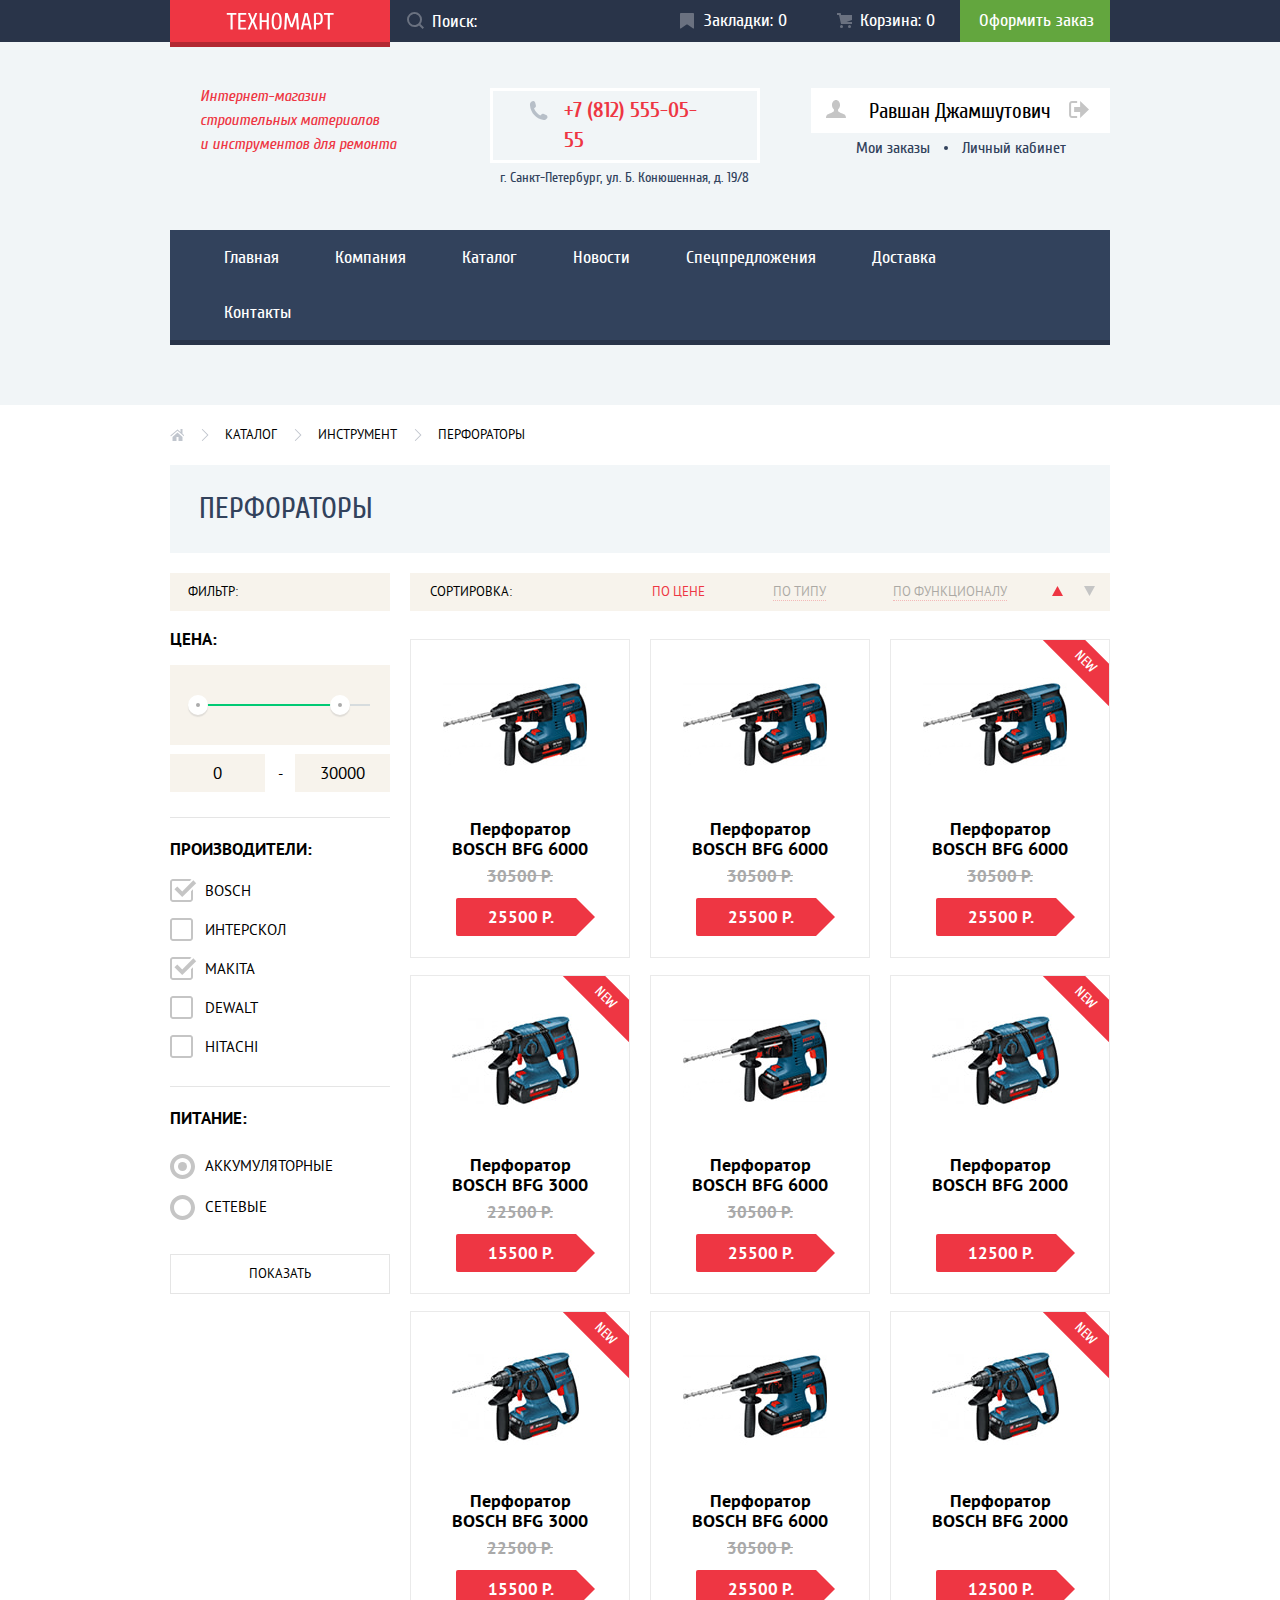
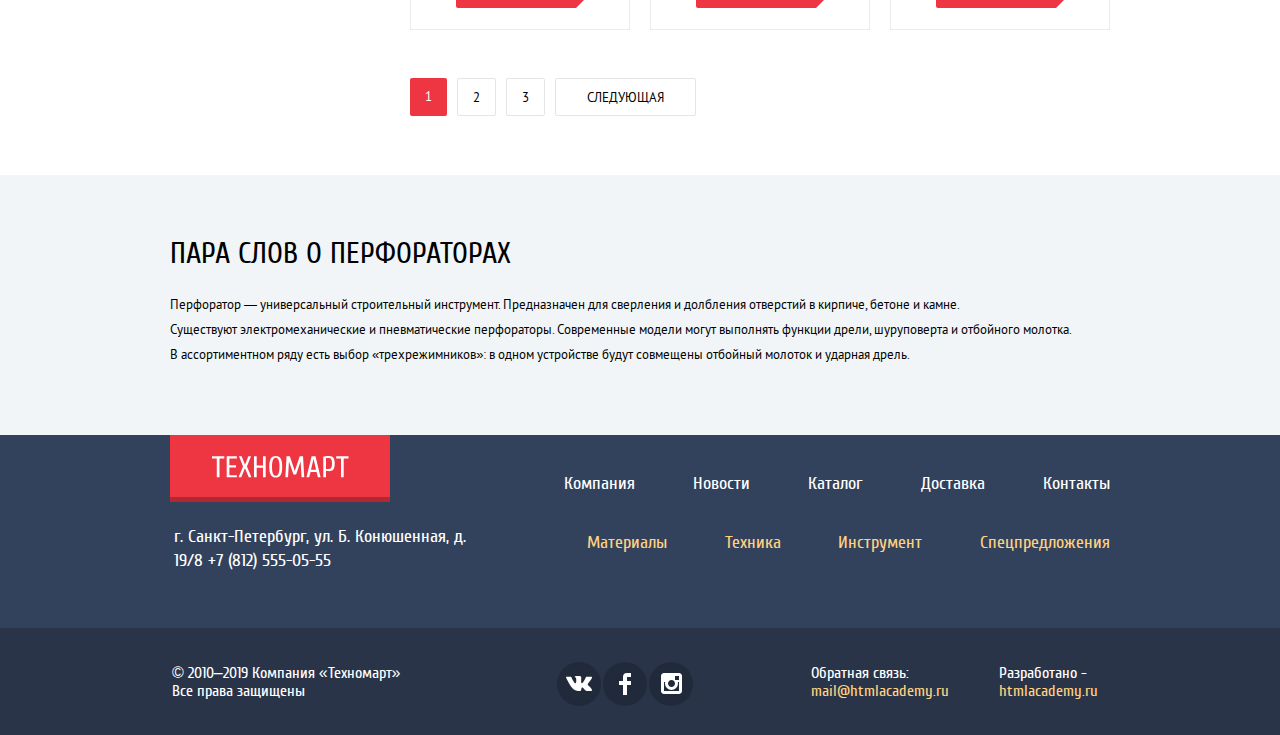
==== commit 8f167298: "Fixed all mentor remarks" ====
--- a/catalog.html
+++ b/catalog.html
@@ -2,12 +2,12 @@
 <html lang="ru">
   <head>
     <meta charset="utf-8">
-		<title>HTML Academy: Техномарт. Каталог</title>
-		<link rel="stylesheet" href="css/normalize.min.css">
+    <title>HTML Academy: Техномарт. Каталог</title>
+    <link rel="stylesheet" href="css/normalize.min.css">
     <link rel="stylesheet" href="css/style.min.css">
   </head>
   <body>
-		<header class="header">
+    <header class="header">
       <div class="user-navigation">
         <div class="wrapper">
           <a class="logo" href="index.html">
@@ -74,7 +74,7 @@
       </div>
     </header>
 
-		<main>
+    <main>
       <div class="wrapper catalog-wrapper">
         <nav class="breadcrumbs-navigation">
           <ol class="breadcrumbs">
@@ -110,9 +110,11 @@
               </div>
     
               <div class="range-inputs">
-                <input type="text" name="price-min" id="filter-price-min" value="0" aria-label="Минимальная цена" required>
+                <label for="filter-price-min" class="visually-hidden">Минимальная цена</label>
+                <input type="text" name="price-min" id="filter-price-min" value="0" required>
                 <span>-</span>
-                <input type="text" name="price-max" id="filter-price-max" value="30000" aria-label="Максимальная цена" required>
+                <label for="filter-price-max" class="visually-hidden">Максимальная цена</label>
+                <input type="text" name="price-max" id="filter-price-max" value="30000" required>
               </div>
             </fieldset>
     
@@ -381,7 +383,7 @@
         </div>
       </div>
 
-			<section class="few-words">
+      <section class="few-words">
         <div class="wrapper">
           <h2 class="section-title">Пара слов о перфораторах</h2>
 
@@ -389,8 +391,8 @@
           <p>Существуют электромеханические и пневматические перфораторы. Современные модели могут выполнять функции дрели, шуруповерта и отбойного молотка.</p> 
           <p>В ассортиментном ряду есть выбор «трехрежимников»: в одном устройстве будут совмещены отбойный молоток и ударная дрель.</p>
         </div>
-			</section>
-		</main>
+      </section>
+    </main>
 
     <footer class="footer">
       <div class="footer-top">
@@ -457,13 +459,13 @@
       </div>
     </footer>
 
-		<!--POP UPS-->
-
-		<section class="hidden popup-added-to-cart">
-			<h2 class="visually-hidden">Сообщение о добавлении товара в корзину</h2>
-			<button type="button" class="button-close" aria-label="Закрыть"></button>
-
-			<p>Товар добавлен в корзину!</p>
+    <!--POP UPS-->
+
+    <section class="hidden popup-added-to-cart">
+      <h2 class="visually-hidden">Сообщение о добавлении товара в корзину</h2>
+      <button type="button" class="button-close" aria-label="Закрыть"></button>
+
+      <p>Товар добавлен в корзину!</p>
 
       <div class="button-wrapper">
         <div class="container">
--- a/css/style.min.css
+++ b/css/style.min.css
@@ -1 +1 @@
-@keyframes bounce{0%{transform:translateY(-2000px)}25%{transform:translateY(30px)}50%{transform:translateY(-10px)}to{transform:translateY(0)}}@keyframes shake{0%,to{transform:translateX(0)}10%,30%,50%,70%,90%{transform:translateX(-10px)}20%,40%,60%,80%{transform:translateX(10px)}}:root{--basic-red: #EE3643;--basic-green: #63A63E;--basic-green-light: #00CA74;--basic-grey: #3D546F;--basic-grey-dark: #32425C;--basic-grey-extra-dark: #293449;--basic-grey-darkest: #1D2739;--basic-greylight: #C5C5C5;--basic-greylight-dark: #A9A9A9;--basic-background: #F1F5F7;--basic-background-button: #F4F4F4;--special-yellow: #FFBF47;--special-yellowlighten: #FFC047;--special-blue: #3BBCE3;--special-lilac: #DC91D8;--special-greenlight: #8ED78F;--special-yellowlight: #FFD180;--special-color-white: #F9F5F0;--color-success: #5FBB2D;--color-error: #BA2732;--color-white: #FFF;--color-black: #000;--color-black-light: #161D29;--color-gray-shadow: #405069;--color-white-gray: #D7DCDE;--color-gray-white: #ABABAB;--color-green-shadow: #367315;--color-green-dark: #518534;--color-black-extra-light: #212A3A;--color-extralight-grey: #EAEAEA;--color-lightest-grey: #E5E5E5;--color-white-dark: #F7F3EC;--color-almost-white: #F2F6F8;--color-bg-brown: rgb(143, 65, 34);--color-white-half-transparent: rgba(255, 255, 255, 0.5);--color-white-almost-transparent: rgba(255, 255, 255, 0.3);--color-gray-almost-white: rgba(171, 171, 171, 0.3);--color-greylight-almost-transparent: rgba(197, 197, 197, 0.3);--color-greylight-dark-almost-transparent: rgba(169, 169, 169, 0.3);--color-black-mostly-transparent: rgba(0, 0, 0, 0.15);--color-black-almost-transparent: rgba(0, 0, 0, 0.25);--cuprum: Cuprum, Arial, sans-serif;--pt-sans: "PT Sans", Arial, sans-serif}@font-face{font-family:"Cuprum";font-style:normal;font-weight:400;src:local("Cuprum"),url(../fonts/cuprum.woff2) format("woff2"),url(../fonts/cuprum.woff) format("woff")}@font-face{font-family:"Cuprum";font-style:italic;font-weight:400;src:local("Cuprum Italic"),url(../fonts/cuprumitalic.woff2) format("woff2"),url(../fonts/cuprumitalic.woff) format("woff")}@font-face{font-family:"Cuprum";font-style:normal;font-weight:700;src:local("Cuprum Bold"),url(../fonts/cuprumbold.woff2) format("woff2"),url(../fonts/cuprumbold.woff) format("woff")}@font-face{font-family:"Cuprum";font-style:italic;font-weight:700;src:local("Cuprum Bold Italic"),url(../fonts/cuprumbolditalic.woff2) format("woff2"),url(../fonts/cuprumbolditalic.woff) format("woff")}@font-face{font-family:"PT Sans";font-style:normal;font-weight:400;src:local("PT Sans"),url(../fonts/ptsans.woff2) format("woff2"),url(../fonts/ptsans.woff) format("woff")}@font-face{font-family:"PT Sans";font-style:normal;font-weight:700;src:local("PT Sans Bold"),url(../fonts/ptsansbold.woff2) format("woff2"),url(../fonts/ptsansbold.woff) format("woff")}*,::after,::before{box-sizing:inherit}html{height:100%;box-sizing:border-box}img{max-width:100%;height:auto}body{margin:0;padding:0;min-width:960px;font-family:var(--pt-sans);font-size:13px;line-height:24px;color:var(--color-black);min-height:100%;display:grid;grid-template-rows:min-content 1fr min-content;align-content:start}.visually-hidden{position:absolute;clip:rect(0 0 0 0);width:1px;height:1px;margin:-1px;border:0;padding:0;overflow:hidden}.hidden{display:none}.wrapper{width:940px;margin:0 auto}a{text-decoration:none}.section-title{font-weight:400;font-size:30px;line-height:30px;margin:0}.button,.new::after,.section-title,.section-title2{text-transform:uppercase;font-family:var(--cuprum)}.section-title2{font-weight:400;font-size:30px;line-height:30px;color:var(--basic-grey-dark);margin:0;width:420px}.button,.new::after{background-color:var(--basic-red);font-size:14px;line-height:18px;color:var(--color-white)}.button{text-align:center;padding-top:11px;padding-bottom:9px;cursor:pointer}.button:active,.user-navigation .logo[href]:active{background-color:var(--color-error)}.fieldset-title{font-weight:700;font-size:17px;line-height:30px;text-transform:uppercase;margin:0}.title-with-button{background-color:var(--special-color-white);display:flex;justify-content:space-between;padding-left:28px;padding-right:14px;align-items:center;min-height:89px;margin-bottom:20px}.new::after{content:"new";display:flex;width:100px;height:30px;transform:rotate(45deg);position:absolute;top:5px;right:-25px;padding-left:5px;justify-content:center;align-items:center}a:not([href]){cursor:default}.header{font-family:var(--cuprum);font-size:18px;background-color:var(--basic-background);padding-bottom:60px}.header p{margin:0}.site-navigation a,.user-navigation a{color:var(--color-white)}.user-navigation a:active{background-color:var(--color-black-light);color:var(--color-white-half-transparent)}.header .user-navigation{background-color:var(--basic-grey-extra-dark);min-height:42px}.header .account-actions-unlogged,.header .middle-header,.header .site-navigation,.user-navigation .wrapper{display:flex}.header .site-navigation{background-color:var(--basic-grey-dark);box-shadow:inset 0 -5px 0 var(--basic-grey-extra-dark)}.user-navigation .filled{background-color:var(--basic-red)}.user-navigation a{width:150px;padding:9px 0 9px 44px;display:block;position:relative}.user-navigation .bookmarks::before,.user-navigation .cart::before{content:"";position:absolute;opacity:.3;width:14px;height:16px;top:13px;left:20px;background-image:url(../img/icon-bookmark.svg);background-repeat:no-repeat;display:block}.user-navigation .cart::before{width:15px;height:15px;left:13px;background-image:url(../img/icon-cart.svg)}.user-navigation .bookmarks:hover::before,.user-navigation .cart:hover::before{opacity:1}.user-navigation .bookmarks:active::before,.user-navigation .cart:active::before{opacity:.3}.user-navigation .cart{padding-left:36px;width:136px;margin-left:14px}.user-navigation .logo,.user-navigation .logo:active{width:220px;height:42px;padding:0;background-color:var(--basic-red);background-image:url(../img/logo-technomart.svg);background-repeat:no-repeat;background-position:50% 50%;display:block;position:relative}.user-navigation .logo::after{content:"";position:absolute;bottom:-5px;left:0;width:220px;height:5px;background-color:inherit;box-shadow:inset 0 -5px 0 var(--color-black-almost-transparent);display:block}.user-navigation .order,.user-navigation .order:active{background-color:var(--basic-green);padding-left:19px}.user-navigation .order:hover{background-color:var(--color-success)}.header .middle-header{padding-top:42px;padding-bottom:40px;padding-left:30px}.header .short-info{color:var(--basic-red);font-style:italic;font-size:16px;line-height:24px;width:197px;min-height:71px}.header .header-contacts{padding-top:4px;margin-left:93px}.header .phone{border:3px solid var(--color-white);background-image:url(../img/icon-phone.svg);background-repeat:no-repeat;background-position:36px 10px;width:270px;min-height:45px;margin-bottom:3px;color:var(--basic-red);font-weight:700;font-size:21px;line-height:30px;padding:4px 42px 5px 71px;display:block}.header .address{color:var(--basic-grey-dark);font-size:14px;width:250px;min-height:24px;margin:0 auto}.header .account-actions-unlogged{width:281px;padding:4px 0 0;margin:0 0 0 69px;min-height:45px;justify-content:space-between}.header .account{margin-left:51px}.header .account-actions-logged{width:299px;min-height:45px;padding:12px 17px 8px 15px;margin-bottom:3px;margin-top:4px}.account-actions-logged .username{margin-right:12px}.username svg{margin-right:18px}.exit:not(:active):hover path,.username:not(:active):hover path{fill:var(--basic-grey)}.header .account-options{display:flex;min-height:18px;width:210px;justify-content:space-between;flex-wrap:wrap;margin:0 auto;padding:0}.account-options li{order:1}.account-options li:first-of-type{order:-1}.account-options::after{content:"";display:block;width:4px;height:4px;align-self:center;border-radius:50%;background-color:var(--basic-grey-dark)}.account-options:hover::after{background-color:var(--basic-red)}.filter ul,.header .account-actions-unlogged,.header .account-options{list-style:none}.account-actions-logged a,.account-actions-unlogged a{color:var(--color-black);background-color:var(--color-white);font-size:21px;line-height:21px}.account-actions-unlogged a:hover,.account-options a:hover{color:var(--basic-red)}.account-actions-unlogged .login{width:121px;padding:12px 27px 12px 19px;display:block;position:relative}.login:hover path{fill:var(--basic-grey)}.login path,.login:active path,.sort-button path{fill:var(--basic-greylight)}.account-actions-unlogged .logout{width:150px;padding:12px 24px;display:block}.header .account-actions-logged{background-color:var(--color-white)}.account-options a{color:var(--basic-grey-dark);font-size:16px;line-height:18px}.account-actions-logged a:active,.account-actions-unlogged a:active,.account-options a:active{color:var(--basic-greylight)}.header .site-navigation{list-style:none;width:940px;min-height:60px;margin:0;align-items:center;flex-wrap:wrap;padding:0 26px 5px}.site-navigation a{padding:16px 28px 15px;display:block}.header .search-field,.site-navigation a[href]:hover{background-color:var(--basic-grey-extra-dark)}.site-navigation a[href]:active{background-color:var(--basic-grey-darkest);color:var(--color-white-half-transparent)}.header .search-field{border:0;font:inherit;padding-left:42px;border-radius:0;width:100%;height:100%}.header .search-field-form{width:270px;position:relative}.search-field:not(:focus)::placeholder{color:var(--color-white)}.search-field+svg{width:17px;height:17px;position:absolute;top:12px;left:17px}.search-field:not(:focus):not(:hover)+svg{opacity:.3}.search-field:focus+svg path{fill:var(--basic-red)}.header .search-field:active,.header .search-field:focus{background-color:var(--color-white)}.promo-block{color:var(--color-white);font-family:var(--cuprum);margin:59px 0}.promo-block .articles-wrapper{display:grid;grid-template-columns:repeat(3,300px);gap:20px}.promo-block h3{font-size:24px;line-height:30px;margin:0;max-width:180px}.promo-block article{padding:20px 0 21px 23px;display:flex;flex-direction:column;justify-content:space-between;min-height:123px;position:relative;overflow:hidden}.promo-block .button-promo{background-color:var(--color-white-almost-transparent);display:block;padding:10px;width:135px}.promo-block .button-promo:hover{background-color:var(--color-greylight-almost-transparent)}.promo-block .button-promo:active{background-color:var(--color-greylight-dark-almost-transparent)}.slider .title-with-paragraph{background-color:var(--color-black-almost-transparent);padding-left:24px;padding-top:24px;padding-bottom:16px}.slider article{padding:0 0 27px;width:100%;height:100%;background-size:cover;background-position:50% 0;display:none}.slider h3{font-size:36px;line-height:36px;text-transform:uppercase;margin-bottom:6px;max-width:none}.slider p{font-size:18px;line-height:24px;margin:0}.slider{grid-column-start:1;grid-column-end:span 2;grid-row-start:2;grid-row-end:span 2;position:relative}.slider .next-slide,.slider .previous-slide{width:22px;height:40px;padding:0;background-image:url(../img/icon-right.svg);background-repeat:no-repeat;border:0;background-color:transparent;bottom:104px;right:20px;position:absolute;cursor:pointer}.slider .previous-slide{left:24px;transform:rotate(180deg)}.slider .first-slide,.slider .second-slide{width:10px;height:10px;border:2px solid var(--color-white);background-color:var(--color-white);padding:0;border-radius:50%;bottom:36px;right:295px;position:absolute;cursor:pointer}.slider .current{display:flex;background-color:var(--basic-red)}.slider .first-slide{left:295px}.slider .button{width:192px;margin-left:24px}.slider .promo-drills,.slider .promo-perforators{background-color:var(--color-bg-brown);background-image:url(../img/bg-slider-perforators.jpg);background-repeat:no-repeat}.slider .promo-drills{background-image:url(../img/bg-slider-drill.jpg)}.promo-block .promo-materials,.promo-block .promo-tool{background-color:var(--special-yellow);background-image:url(../img/icon-materials.svg);background-repeat:no-repeat;background-position:213px 31px}.promo-block .promo-tool{background-color:var(--special-blue);background-image:url(../img/icon-tool.svg);background-position:194px 34px}.promo-block .promo-technique{background-color:var(--special-lilac);background-image:url(../img/icon-technique.svg);background-repeat:no-repeat;background-position:191px 31px}.promo-block .promo-discounts:not(.hidden){background-color:var(--special-greenlight);background-image:url(../img/icon-discount.svg);background-repeat:no-repeat;background-position:196px 27px;padding-bottom:23px}.promo-block .promo-delivery:not(.hidden){background-color:var(--special-yellowlighten);background-image:url(../img/icon-delivery.svg);background-repeat:no-repeat;background-position:191px 32px;padding-bottom:22px}.title-with-button .button{width:192px}.popular-manufacturers .button{margin-right:4px;margin-top:-2px}.popular-items,.popular-manufacturers{margin-bottom:70px}.popular-manufacturers .popular-manufacturers-list{list-style:none;margin:0;padding:0;display:grid;grid-template-columns:repeat(4,220px);gap:20px}.popular-items .items-list{margin:0;padding:0;display:flex;justify-content:space-between;flex-wrap:wrap}.popular-manufacturers-list .manufacturer-item{border:1px solid var(--color-extralight-grey)}.manufacturer-item a{min-height:143px;display:flex;justify-content:center;align-items:center}.popular-manufacturers-list .manufacturer-item:hover{box-shadow:0 4px 20px var(--color-black-mostly-transparent)}.popular-manufacturers-list .manufacturer-item:active{opacity:.5}.services{background-color:var(--basic-background)}.services .wrapper{padding-top:64px}.services .services-slider{display:flex;justify-content:space-between;align-items:flex-start;min-height:285px}.services .services-description{width:620px;min-height:285px}.services-description div{min-height:285px}.services .section-title{margin-bottom:25px}.services p{margin:0 0 70px;width:395px}.services .services-list{list-style:none;margin:0;padding:0;width:240px;position:relative}.services .services-list::after{background-image:url(../img/services-shadow.png);background-repeat:no-repeat;content:"";display:block;width:10px;height:279px;top:-45px;right:0;position:absolute}.services-description .section-title2{margin-bottom:30px}.services-description p{width:280px;margin-bottom:0}.services-list a{background-color:var(--basic-grey-dark);color:var(--color-white);font-family:var(--cuprum);font-weight:700;font-size:21px;line-height:30px;box-shadow:0 1px 0 var(--basic-grey-extra-dark),inset 0 1px 0 var(--color-gray-shadow);display:block;padding-left:22px;padding-top:14px;padding-bottom:17px;margin-bottom:1px}.services-list a:not(.active):hover{background-color:var(--basic-grey-extra-dark)}.services-list .active{background-color:var(--color-white);color:var(--basic-grey-dark);box-shadow:0 1px 0 var(--color-white),inset 0 1px 0 var(--color-white)}.services .service-delivery{background-image:url(../img/bg-services-delivery.png);background-repeat:no-repeat;background-position:151px 22px;margin-top:-2px}.service-delivery p:last-of-type{width:180px}.services .service-guarantee{background-image:url(../img/bg-services-guarantee.png);background-repeat:no-repeat;background-position:239px 0;padding-top:4px;width:640px}.service-guarantee .section-title2{margin-bottom:24px}.service-guarantee p{width:315px}.services .service-credit{background-image:url(../img/bg-services-credit.png);background-repeat:no-repeat;background-position:165px 0;width:640px}.service-credit .button{display:block;margin-top:25px;width:195px;padding-left:10px;padding-right:10px}.two-sections{display:flex;justify-content:space-between;padding:70px 0}.two-sections .section-title{margin:0 0 24px}.two-sections p{margin:0}.contacts p:first-of-type{margin-bottom:32px}.about-us p:first-of-type{margin-bottom:25px}.two-sections .about-us{width:480px;min-height:356px}.about-us .button{width:220px;display:block}.about-us .logistic-companies{list-style:none;font-family:var(--cuprum);font-size:18px;padding:0 0 0 37px;margin:3px 0 20px}.logistic-companies li:not(:first-of-type){margin-top:12px}.breadcrumbs li,.logistic-companies li{position:relative}.logistic-companies li::before{content:"";width:25px;height:2px;position:absolute;background-color:var(--basic-red);left:-37px;top:12px}.two-sections .contacts{width:300px;min-height:356px}.contacts p{width:180px}.contacts .map{margin-bottom:18px;display:block}.contacts .button{display:block}.breadcrumbs{list-style:none;display:flex;padding:18px 0 0;margin:0 0 18px;align-items:center;flex-wrap:wrap}.breadcrumbs-navigation{grid-column-start:1;grid-column-end:-1}.breadcrumbs li{margin-right:41px}.breadcrumbs li:not(:last-of-type)::after{position:absolute;content:"";right:-25px;top:50%;margin-top:-6px;display:block;width:8px;height:12px;background-image:url(../img/icon-right-small.svg);background-repeat:no-repeat}.breadcrumbs a{text-transform:uppercase;color:var(--color-black);display:block;width:100%;height:100%}.main-title{color:var(--basic-grey-dark);font-family:var(--cuprum);font-weight:400;font-size:30px;line-height:30px;text-transform:uppercase;background-color:var(--color-almost-white);padding:29px;margin:0 0 20px;grid-column-start:1;grid-column-end:-1}.breadcrumbs .home{display:block;width:14px;height:12px;background-image:url(../img/icon-home.svg);background-repeat:no-repeat;background-position:50% 50%}.catalog-wrapper{display:grid;grid-template-columns:220px 700px;grid-column-gap:20px}.filter fieldset{font-size:15px;line-height:19px;text-transform:uppercase;border:0;margin:0;padding:0}.filter fieldset:not(:last-of-type)::after{content:"";display:block;height:1px;width:220px;background-color:var(--color-lightest-grey);margin-bottom:16px}.filter .button{font-family:var(--pt-sans);font-size:13px;color:var(--color-black);background-color:var(--color-white);border:1px solid var(--color-lightest-grey);width:220px;text-align:center;padding:10px}.price .fieldset-title{margin-bottom:11px}.price .range-inputs{display:flex;justify-content:space-between;align-items:center;margin-bottom:25px}.price .range,.price input{background-color:var(--color-white-dark)}.price input{border:0;font-size:17px;line-height:18px;width:95px;text-align:center;padding:10px}.price .range{width:220px;height:80px;margin-bottom:9px}.range-controls{position:relative;height:41px;margin-bottom:15px;padding-top:39px;padding-right:20px;padding-left:20px;border-radius:5px}.range-controls .scale{height:2px;background:var(--color-white-gray)}.range-controls .bar{width:152px;height:2px;background:var(--basic-green-light)}.range-controls .toggle{position:absolute;top:30px;left:0;width:20px;height:20px;padding:0;border:8px solid var(--color-white);background-color:var(--color-gray-white);border-radius:50%;box-shadow:0 2px 1px 0 var(--color-gray-almost-white);cursor:pointer}.range-controls .toggle-min{left:18px}.range-controls .toggle-max{left:160px}.manufacturers .fieldset-title{margin-bottom:15px}.manufacturers .manufacturers-list,.power .power-supply-list{padding:0 0 0 35px;margin:2px 0 26px}.manufacturers-list label,.power-supply-list label{position:relative;display:block;cursor:pointer;user-select:none}input[type=checkbox]+label::before{content:"";position:absolute;left:-35px;top:-2px;width:27px;height:23px;background-image:url(../img/checkbox-off.svg);background-repeat:no-repeat;background-position:0 0;opacity:.78}input[type=checkbox]:not(:disabled)+label:hover::before,input[type=radio]:not(:disabled)+label:hover::before{opacity:1}input[type=checkbox]:disabled+label,input[type=radio]:disabled+label{opacity:.3;cursor:not-allowed}input[type=checkbox]:checked+label::before{background-image:url(../img/checkbox-on.svg)}input[type=radio]+label::before{content:"";position:absolute;left:-35px;top:-2px;width:25px;height:25px;background-image:url(../img/radio-off.svg);background-repeat:no-repeat;background-position:0 0;opacity:.78}input[type=radio]:checked+label::before{background-image:url(../img/radio-on.svg)}input[type=checkbox]:focus+label,input[type=radio]:focus+label{outline:-webkit-focus-ring-color auto 1px}.manufacturers-list li,.power-supply-list li{min-height:23px;margin-bottom:16px}.power .fieldset-title{margin-bottom:21px}.power .power-supply-list{margin-bottom:34px}.filter h2,.sort,.sort h2{text-transform:uppercase;background-color:var(--color-white-dark)}.sort{display:flex;align-items:center;margin-bottom:28px}.filter h2,.sort h2{font-size:13px;line-height:18px;font-weight:400;margin:0 130px 0 0}.sort h2{padding:10px 10px 10px 20px}.filter h2{padding:10px 10px 10px 18px;margin-bottom:13px;margin-right:0}.sort ul{list-style:none;display:flex;justify-content:space-between;padding:0;margin:0}.sort .sort-by{margin-right:45px;width:355px}.sort-by a{color:var(--color-black);opacity:.3;border-bottom:1px dotted var(--basic-red)}.sort-by a:not(.active):hover{opacity:1;border-bottom:1px solid var(--basic-red)}.sort-by .active,.sort-by a:not(.active):active{color:var(--basic-red);opacity:1;border:0}.sort-button:not(.active):hover path{fill:var(--color-black)}.active path,.sort-button:not(.active):active path{fill:var(--basic-red)}.sort-from-to{width:43px}.sort-to-bigger svg{transform:rotate(180deg)}.items-list{list-style:none;padding:0;display:grid;grid-template-columns:repeat(3,220px);grid-row-gap:17px;grid-column-gap:20px;margin:0 0 48px}.items-list .item{border:1px solid var(--color-extralight-grey);width:220px;min-height:318px;padding-bottom:21px;position:relative;overflow:hidden}.items-list .item:focus,.items-list .item:hover{box-shadow:0 4px 20px var(--color-black-mostly-transparent)}.item .item-actions{width:100%;min-height:179px;padding-top:38px;position:absolute;background-color:var(--color-white);top:0;left:0;display:none}.item .item-picture{width:100%;min-height:179px;display:flex;justify-content:center;align-items:center;margin-top:-5px;margin-left:-5px;margin-bottom:5px}.item:focus-within .item-actions,.item:hover .item-actions{display:block}.item h3,.item p{font-weight:700;text-align:center}.item h3{font-size:18px;line-height:20px;margin:0 auto 8px;width:160px}.item p{font-size:17px;line-height:18px;text-transform:uppercase;color:var(--color-white);margin:0}.item .old-price{text-decoration:line-through;color:var(--basic-greylight-dark);margin-bottom:13px;min-height:18px}.item .button-buy,.item .price{display:block;padding:10px 0 10px 10px;position:relative}.item .price{width:120px;background-color:var(--basic-red);margin-left:45px;border-top-left-radius:2px;border-bottom-left-radius:2px}.item .price::after{display:block;content:"";position:absolute;top:0;right:-38px;border:19px solid transparent;border-left:19px solid var(--basic-red)}.item .button-buy{background-color:var(--basic-green);box-shadow:inset 0 -3px 0 var(--color-green-shadow);border-radius:2px;width:135px;margin:0 auto 10px}.item .button-buy::before{width:15px;height:15px;opacity:.3;content:"";display:block;position:absolute;top:10px;left:30px;background-image:url(../img/icon-cart.svg)}.item .button-buy:hover{background-color:var(--color-success)}.item .button-buy:active{background-color:var(--color-green-dark)}.item .button-to-bookmarks{color:var(--basic-grey-dark);background-color:var(--color-white);border:3px solid var(--basic-green);border-radius:2px;width:135px;padding:7px 0 6px;margin:0 auto;display:block}.item .button-to-bookmarks:hover{border:3px solid var(--basic-grey-dark)}.item .button-to-bookmarks:active{opacity:.5}.catalog .pagination{display:flex;justify-content:flex-start;margin-bottom:59px}.pagination .button{font-family:var(--pt-sans);border:1px solid var(--color-lightest-grey);border-radius:2px;font-size:13px;color:var(--color-black);background-color:var(--color-white);padding:10px 15px 8px;margin-right:10px}.pagination .button:last-of-type{padding-left:31px;padding-right:31px}.pagination .active{border:0;color:var(--color-white);background-color:var(--basic-red)}.pagination .button:not(.active):hover{border:1px solid var(--basic-greylight)}.pagination .button:not(.active):active{border:1px solid var(--basic-red)}.few-words{background-color:var(--basic-background);padding-top:64px;padding-bottom:68px}.few-words .section-title{margin-bottom:23px}.few-words p{margin:0;line-height:25px}.footer{background-color:var(--basic-grey-dark)}.footer-top .wrapper{display:flex;justify-content:space-between;min-height:193px}.footer-top .footer-top-contacts{width:325px}.footer-top-contacts .logo,.footer-top-contacts .logo:active{width:220px;height:62px;padding:0;background-color:var(--basic-red);background-image:url(../img/logo-technomart-big.svg);background-repeat:no-repeat;background-position:50% 50%;display:block;position:relative}.footer-top-contacts .logo[href]:active{background-color:var(--color-error)}.footer-top-contacts .logo::after{content:"";position:absolute;bottom:-5px;left:0;width:220px;height:5px;background-color:inherit;box-shadow:inset 0 -5px 0 var(--color-black-almost-transparent);display:block}.footer-top .footer-top-navigation{width:546px}.footer-top .contacts{margin:28px 0 0;padding-left:4px}.footer-top-navigation ul{margin:0;padding:0;display:flex;justify-content:space-between;flex-wrap:wrap}.footer-top-navigation .site-navigation-footer{margin-top:37px;margin-bottom:34px}.footer-top-navigation .promo-navigation{padding-left:23px}.footer a,.footer p{font-family:var(--cuprum);font-size:18px;color:var(--color-white)}.footer a[href]:hover{text-decoration:underline}.footer a[href]:active{color:var(--color-white-half-transparent);text-decoration:none}.footer ul{list-style:none}.promo-navigation a[href]{color:var(--special-yellow)}.promo-navigation a[href]:active{color:var(--special-yellowlight);opacity:.5}.footer .footer-bottom{background-color:var(--basic-grey-extra-dark)}.footer-bottom .wrapper{display:flex;min-height:107px;align-items:center;padding-left:2px}.footer-bottom .copyrights{width:240px;margin-right:145px}.footer-bottom .feedback{width:137px;margin-right:51px}.footer-bottom .developer{width:100px}.footer-bottom a,.footer-bottom p{font-size:16px;line-height:18px;margin:0;display:block}.footer-bottom a{color:var(--special-yellow)}.footer-bottom a[href]:active{color:var(--basic-red)}.social a[href]{background-color:var(--color-black-extra-light)}.social a[href]:active,.social a[href]:hover{background-color:var(--basic-red)}.footer-bottom .social{margin-right:118px;padding-top:4px;display:flex}.button-close,.social a{background-repeat:no-repeat}.social a{border-radius:50%;text-decoration:none;width:44px;height:44px;background-image:url(../img/icon-vk.svg);background-position:50% 50%;margin-right:2px}.social .facebook{background-image:url(../img/icon-fb.svg)}.social .instagram{background-image:url(../img/icon-insta.svg);margin-right:0}.button-close{position:absolute;top:14px;right:11px;background-image:url(../img/icon-close.svg);background-color:transparent;padding:0;cursor:pointer;border:0;width:21px;height:21px;display:block}.popup-feedback{position:fixed;top:50%;left:50%;margin-left:-310px;margin-top:-215px;background-color:var(--color-white);width:620px;min-height:430px;border-top:7px solid var(--basic-red);box-shadow:0 4px 20px var(--color-black-mostly-transparent)}.popup-feedback .container{width:460px;display:flex;flex-wrap:wrap;padding-top:40px;justify-content:space-between;margin:0 auto 15px}.popup-feedback p{width:220px;margin:0 0 14px}.popup-feedback p:last-of-type{width:100%}.popup-feedback input,.popup-feedback textarea{width:100%;border-radius:2px;border:2px solid var(--basic-greylight);padding:10px 8px 10px 11px}.popup-feedback textarea{min-height:114px;max-width:100%}.popup-feedback label{font-family:var(--cuprum);font-size:18px;line-height:24px;display:block;margin-bottom:10px;cursor:pointer}.popup-feedback .button-wrapper{background-color:var(--basic-background-button);width:100%;min-height:112px;padding:37px 80px}.popup-feedback .button{border:0;width:100%;height:100%;cursor:pointer}.popup-added-to-cart,.popup-map{position:fixed;top:50%;left:50%;margin-left:-472px;margin-top:-225px;background-color:var(--color-white);width:943px;min-height:449px;border-top:7px solid var(--basic-red);box-shadow:0 4px 20px var(--color-black-mostly-transparent)}.popup-map .button-close{top:10px;right:10px}.popup-map iframe{margin-bottom:-8px;border:0}.popup-added-to-cart{margin-left:-310px;margin-top:-141px;width:620px;min-height:282px;padding-top:67px}.popup-added-to-cart .button-close{top:11px}.popup-added-to-cart .container{display:flex;flex-wrap:wrap;justify-content:space-between;margin:0 auto;width:394px}.popup-added-to-cart p{width:268px;font-family:var(--cuprum);font-weight:700;font-size:24px;line-height:30px;position:relative;margin:0 auto 66px}.popup-added-to-cart p::before{content:"";display:block;border-radius:50%;width:66px;height:66px;background-color:var(--basic-green);background-image:url(../img/icon-mark.svg);background-repeat:no-repeat;position:absolute;left:-95px;top:-19px}.popup-added-to-cart .button-wrapper{background-color:var(--basic-background-button);width:100%;min-height:112px;padding:37px 0}.popup-added-to-cart .button{border:0;width:192px;cursor:pointer}.popup-added-to-cart .button:last-child{background-color:var(--color-white);color:var(--color-black)}.popup-added-to-cart,.popup-feedback,.popup-map{animation:bounce .6s}.popup-error{animation:shake .6s}+@keyframes bounce{0%{transform:translateY(-2000px)}25%{transform:translateY(30px)}50%{transform:translateY(-10px)}to{transform:translateY(0)}}@keyframes shake{0%,to{transform:translateX(0)}10%,30%,50%,70%,90%{transform:translateX(-10px)}20%,40%,60%,80%{transform:translateX(10px)}}:root{--basic-red: #EE3643;--basic-green: #63A63E;--basic-green-light: #00CA74;--basic-grey: #3D546F;--basic-grey-dark: #32425C;--basic-grey-extra-dark: #293449;--basic-grey-darkest: #1D2739;--basic-greylight: #C5C5C5;--basic-greylight-dark: #A9A9A9;--basic-background: #F1F5F7;--basic-background-button: #F4F4F4;--special-yellow: #FFBF47;--special-yellowlighten: #FFC047;--special-blue: #3BBCE3;--special-lilac: #DC91D8;--special-greenlight: #8ED78F;--special-yellowlight: #FFD180;--special-color-white: #F9F5F0;--color-success: #5FBB2D;--color-error: #BA2732;--color-error-dark: #CA2C37;--color-white: #FFF;--color-black: #000;--color-black-light: #161D29;--color-gray-shadow: #405069;--color-white-gray: #D7DCDE;--color-gray-white: #ABABAB;--color-green-shadow: #367315;--color-green-dark: #518534;--color-black-extra-light: #212A3A;--color-extralight-grey: #EAEAEA;--color-lightest-grey: #E5E5E5;--color-white-dark: #F7F3EC;--color-almost-white: #F2F6F8;--color-bg-brown: rgb(143, 65, 34);--color-white-half-transparent: rgba(255, 255, 255, 0.5);--color-white-almost-transparent: rgba(255, 255, 255, 0.3);--color-gray-almost-white: rgba(171, 171, 171, 0.3);--color-greylight-almost-transparent: rgba(197, 197, 197, 0.3);--color-greylight-dark-almost-transparent: rgba(169, 169, 169, 0.3);--color-black-mostly-transparent: rgba(0, 0, 0, 0.15);--color-black-almost-transparent: rgba(0, 0, 0, 0.25);--cuprum: Cuprum, Arial, sans-serif;--pt-sans: "PT Sans", Arial, sans-serif}@font-face{font-family:"Cuprum";font-style:normal;font-weight:400;src:local("Cuprum"),url(../fonts/cuprum.woff2) format("woff2"),url(../fonts/cuprum.woff) format("woff")}@font-face{font-family:"Cuprum";font-style:italic;font-weight:400;src:local("Cuprum Italic"),url(../fonts/cuprumitalic.woff2) format("woff2"),url(../fonts/cuprumitalic.woff) format("woff")}@font-face{font-family:"Cuprum";font-style:normal;font-weight:700;src:local("Cuprum Bold"),url(../fonts/cuprumbold.woff2) format("woff2"),url(../fonts/cuprumbold.woff) format("woff")}@font-face{font-family:"Cuprum";font-style:italic;font-weight:700;src:local("Cuprum Bold Italic"),url(../fonts/cuprumbolditalic.woff2) format("woff2"),url(../fonts/cuprumbolditalic.woff) format("woff")}@font-face{font-family:"PT Sans";font-style:normal;font-weight:400;src:local("PT Sans"),url(../fonts/ptsans.woff2) format("woff2"),url(../fonts/ptsans.woff) format("woff")}@font-face{font-family:"PT Sans";font-style:normal;font-weight:700;src:local("PT Sans Bold"),url(../fonts/ptsansbold.woff2) format("woff2"),url(../fonts/ptsansbold.woff) format("woff")}*,::after,::before{box-sizing:inherit}html{height:100%;box-sizing:border-box}img{max-width:100%;height:auto}body{margin:0;padding:0;min-width:960px;font-family:var(--pt-sans);font-size:13px;line-height:24px;color:var(--color-black);min-height:100%;display:grid;grid-template-rows:min-content 1fr min-content;align-content:start}.visually-hidden{position:absolute;clip:rect(0 0 0 0);width:1px;height:1px;margin:-1px;border:0;padding:0;overflow:hidden}.hidden{display:none}.wrapper{width:940px;margin:0 auto}a{text-decoration:none}.section-title{font-weight:400;font-size:30px;line-height:30px;margin:0}.button,.new::after,.section-title,.section-title2{text-transform:uppercase;font-family:var(--cuprum)}.section-title2{font-weight:400;font-size:30px;line-height:30px;color:var(--basic-grey-dark);margin:0;width:420px}.button,.new::after{background-color:var(--basic-red);font-size:14px;line-height:18px;color:var(--color-white)}.button{text-align:center;padding-top:11px;padding-bottom:9px;cursor:pointer}.button:hover{background-color:var(--color-error-dark)}.button:active,.user-navigation .logo[href]:active{background-color:var(--color-error)}.fieldset-title{font-weight:700;font-size:17px;line-height:30px;text-transform:uppercase;margin:0}.title-with-button{background-color:var(--special-color-white);display:flex;justify-content:space-between;padding:10px 14px 10px 28px;align-items:center;min-height:89px;margin-bottom:20px}.new::after{content:"new";display:flex;width:100px;height:30px;transform:rotate(45deg);position:absolute;top:5px;right:-25px;padding-left:5px;justify-content:center;align-items:center}a:not([href]){cursor:default}.header{font-family:var(--cuprum);font-size:18px;background-color:var(--basic-background);padding-bottom:60px}.header p{margin:0}.site-navigation a,.user-navigation a{color:var(--color-white)}.user-navigation a:active{background-color:var(--color-black-light);color:var(--color-white-half-transparent)}.header .user-navigation{background-color:var(--basic-grey-extra-dark);min-height:42px}.header .account-actions-unlogged,.header .middle-header,.header .site-navigation,.user-navigation .wrapper{display:flex}.header .site-navigation{background-color:var(--basic-grey-dark);box-shadow:inset 0 -5px 0 var(--basic-grey-extra-dark)}.user-navigation .filled{background-color:var(--basic-red)}.user-navigation a{width:150px;padding:9px 0 9px 44px;display:block;position:relative}.user-navigation .bookmarks::before,.user-navigation .cart::before{content:"";position:absolute;opacity:.3;width:14px;height:16px;top:13px;left:20px;background-image:url(../img/icon-bookmark.svg);background-repeat:no-repeat;display:block}.user-navigation .cart::before{width:15px;height:15px;left:13px;background-image:url(../img/icon-cart.svg)}.user-navigation .bookmarks:hover::before,.user-navigation .cart:hover::before{opacity:1}.user-navigation .bookmarks:active::before,.user-navigation .cart:active::before{opacity:.3}.user-navigation .cart{padding-left:36px;width:136px;margin-left:14px}.user-navigation .logo,.user-navigation .logo:active{width:220px;height:42px;padding:0;background-color:var(--basic-red);background-image:url(../img/logo-technomart.svg);background-repeat:no-repeat;background-position:50% 50%;display:block;position:relative}.user-navigation .logo::after{content:"";position:absolute;bottom:-5px;left:0;width:220px;height:5px;background-color:inherit;box-shadow:inset 0 -5px 0 var(--color-black-almost-transparent);display:block}.user-navigation .order,.user-navigation .order:active{background-color:var(--basic-green);padding-left:19px}.user-navigation .order:hover{background-color:var(--color-success)}.header .middle-header{padding-top:42px;padding-bottom:40px;padding-left:30px}.header .short-info{color:var(--basic-red);font-style:italic;font-size:16px;line-height:24px;width:197px;min-height:71px}.header .header-contacts{padding-top:4px;margin-left:93px}.header .phone{border:3px solid var(--color-white);background-image:url(../img/icon-phone.svg);background-repeat:no-repeat;background-position:36px 10px;width:270px;min-height:45px;margin-bottom:3px;color:var(--basic-red);font-weight:700;font-size:21px;line-height:30px;padding:4px 42px 5px 71px;display:block}.header .address{color:var(--basic-grey-dark);font-size:14px;width:250px;min-height:24px;margin:0 auto}.header .account-actions-unlogged{width:281px;padding:4px 0 0;margin:0 0 0 69px;min-height:45px;justify-content:space-between}.header .account{margin-left:51px}.header .account-actions-logged{width:299px;min-height:45px;padding:12px 17px 8px 15px;margin-bottom:3px;margin-top:4px}.account-actions-logged .username{margin-right:12px}.username svg{margin-right:18px}.exit:not(:active):hover path,.username:not(:active):hover path{fill:var(--basic-grey)}.header .account-options{display:flex;min-height:18px;width:210px;justify-content:space-between;flex-wrap:wrap;margin:0 auto;padding:0}.account-options li{order:1}.account-options li:first-of-type{order:-1}.account-options::after{content:"";display:block;width:4px;height:4px;align-self:center;border-radius:50%;background-color:var(--basic-grey-dark)}.account-options:hover::after{background-color:var(--basic-red)}.filter ul,.header .account-actions-unlogged,.header .account-options{list-style:none}.account-actions-logged a,.account-actions-unlogged a{color:var(--color-black);background-color:var(--color-white);font-size:21px;line-height:21px}.account-actions-unlogged a:hover,.account-options a:hover{color:var(--basic-red)}.account-actions-unlogged .login{width:121px;padding:12px 27px 12px 19px;display:block;position:relative}.login:hover path{fill:var(--basic-grey)}.login path,.login:active path,.sort-button path{fill:var(--basic-greylight)}.account-actions-unlogged .logout{width:150px;padding:12px 24px;display:block}.header .account-actions-logged{background-color:var(--color-white)}.account-options a{color:var(--basic-grey-dark);font-size:16px;line-height:18px}.account-actions-logged a:active,.account-actions-unlogged a:active,.account-options a:active{color:var(--basic-greylight)}.header .site-navigation{list-style:none;width:940px;min-height:60px;margin:0;align-items:center;flex-wrap:wrap;padding:0 26px 5px}.site-navigation a{padding:16px 28px 15px;display:block}.header .search-field,.site-navigation a[href]:hover{background-color:var(--basic-grey-extra-dark)}.site-navigation a[href]:active{background-color:var(--basic-grey-darkest);color:var(--color-white-half-transparent)}.header .search-field{border:0;font:inherit;padding-left:42px;border-radius:0;width:100%;height:100%}.header .search-field-form{width:270px;position:relative}.search-field:not(:focus)::placeholder{color:var(--color-white)}.search-field+svg{width:17px;height:17px;position:absolute;top:12px;left:17px}.search-field:not(:focus):not(:hover)+svg{opacity:.3}.search-field:focus+svg path{fill:var(--basic-red)}.header .search-field:active,.header .search-field:focus{background-color:var(--color-white)}.promo-block{color:var(--color-white);font-family:var(--cuprum);margin:59px 0}.promo-block .articles-wrapper{display:grid;grid-template-columns:repeat(3,300px);gap:20px}.promo-block h3{font-size:24px;line-height:30px;margin:0;max-width:180px}.promo-block article{padding:20px 0 21px 23px;display:flex;flex-direction:column;justify-content:space-between;min-height:123px;position:relative;overflow:hidden}.promo-block .button-promo{background-color:var(--color-white-almost-transparent);display:block;padding:10px;width:135px}.promo-block .button-promo:hover{background-color:var(--color-greylight-almost-transparent)}.promo-block .button-promo:active{background-color:var(--color-greylight-dark-almost-transparent)}.slider .title-with-paragraph{background-color:var(--color-black-almost-transparent);padding-left:24px;padding-top:24px;padding-bottom:16px}.slider article{padding:0 0 27px;width:100%;height:100%;background-size:cover;background-position:50% 0;display:none}.slider h3{font-size:36px;line-height:36px;text-transform:uppercase;margin-bottom:6px;max-width:none}.slider p{font-size:18px;line-height:24px;margin:0}.slider{grid-column-start:1;grid-column-end:span 2;grid-row-start:2;grid-row-end:span 2;position:relative}.slider .next-slide,.slider .previous-slide{width:22px;height:40px;padding:0;background-image:url(../img/icon-right.svg);background-repeat:no-repeat;border:0;background-color:transparent;bottom:104px;right:20px;position:absolute;cursor:pointer}.slider .previous-slide{left:24px;transform:rotate(180deg)}.slider .first-slide,.slider .second-slide{width:10px;height:10px;border:2px solid var(--color-white);background-color:var(--color-white);padding:0;border-radius:50%;bottom:36px;right:295px;position:absolute;cursor:pointer}.slider .current{display:flex;background-color:var(--basic-red)}.slider .first-slide{left:295px}.slider .button{width:192px;margin-left:24px}.slider .promo-drills,.slider .promo-perforators{background-color:var(--color-bg-brown);background-image:url(../img/bg-slider-perforators.jpg);background-repeat:no-repeat}.slider .promo-drills{background-image:url(../img/bg-slider-drill.jpg)}.promo-block .promo-materials,.promo-block .promo-tool{background-color:var(--special-yellow);background-image:url(../img/icon-materials.svg);background-repeat:no-repeat;background-position:213px 31px}.promo-block .promo-tool{background-color:var(--special-blue);background-image:url(../img/icon-tool.svg);background-position:194px 34px}.promo-block .promo-technique{background-color:var(--special-lilac);background-image:url(../img/icon-technique.svg);background-repeat:no-repeat;background-position:191px 31px}.promo-block .promo-discounts:not(.hidden){background-color:var(--special-greenlight);background-image:url(../img/icon-discount.svg);background-repeat:no-repeat;background-position:196px 27px;padding-bottom:23px}.promo-block .promo-delivery:not(.hidden){background-color:var(--special-yellowlighten);background-image:url(../img/icon-delivery.svg);background-repeat:no-repeat;background-position:191px 32px;padding-bottom:22px}.title-with-button .button{width:192px}.popular-manufacturers .button{margin-right:4px;margin-top:-2px}.popular-items,.popular-manufacturers{margin-bottom:70px}.popular-manufacturers .popular-manufacturers-list{list-style:none;margin:0;padding:0;display:grid;grid-template-columns:repeat(4,220px);gap:20px}.popular-items .items-list{margin:0;padding:0;display:flex;justify-content:space-between;flex-wrap:wrap}.popular-manufacturers-list .manufacturer-item{border:1px solid var(--color-extralight-grey)}.manufacturer-item a{min-height:143px;display:flex;justify-content:center;align-items:center}.popular-manufacturers-list .manufacturer-item:hover{box-shadow:0 4px 20px var(--color-black-mostly-transparent)}.popular-manufacturers-list .manufacturer-item:active{opacity:.5}.services{background-color:var(--basic-background)}.services .wrapper{padding-top:64px}.services .services-slider{display:flex;justify-content:space-between;align-items:flex-start}.services .services-description{width:620px}.services-description div{min-height:285px;padding-bottom:10px}.services .section-title{margin-bottom:25px}.services p{margin:0 0 70px;width:395px}.services .services-list{list-style:none;margin:0;padding:0;width:240px;position:relative}.services .services-list::after{background-image:url(../img/services-shadow.png);background-repeat:no-repeat;content:"";display:block;width:10px;height:279px;top:-45px;right:0;position:absolute}.services-description .section-title2{margin-bottom:30px}.services-description p{width:280px;margin-bottom:0}.services-list a{background-color:var(--basic-grey-dark);color:var(--color-white);font-family:var(--cuprum);font-weight:700;font-size:21px;line-height:30px;box-shadow:0 1px 0 var(--basic-grey-extra-dark),inset 0 1px 0 var(--color-gray-shadow);display:block;padding-left:22px;padding-top:14px;padding-bottom:17px;margin-bottom:1px}.services-list a:not(.active):hover{background-color:var(--basic-grey-extra-dark)}.services-list .active{background-color:var(--color-white);color:var(--basic-grey-dark);box-shadow:0 1px 0 var(--color-white),inset 0 1px 0 var(--color-white)}.services .service-delivery{background-image:url(../img/bg-services-delivery.png);background-repeat:no-repeat;background-position:151px 22px;margin-top:-2px}.service-delivery p:last-of-type{width:180px}.services .service-guarantee{background-image:url(../img/bg-services-guarantee.png);background-repeat:no-repeat;background-position:239px 0;padding-top:4px;width:640px}.service-guarantee .section-title2{margin-bottom:24px}.service-guarantee p{width:315px}.services .service-credit{background-image:url(../img/bg-services-credit.png);background-repeat:no-repeat;background-position:165px 0;width:640px}.service-credit .button{display:block;margin-top:25px;width:195px;padding-left:10px;padding-right:10px}.two-sections{display:flex;justify-content:space-between;padding:72px 0 70px}.two-sections .section-title{margin:0 0 24px}.two-sections p{margin:0}.contacts p:first-of-type{margin-bottom:32px}.about-us p:first-of-type{margin-bottom:25px}.two-sections .about-us{width:480px;min-height:356px}.about-us .button{width:220px;display:block}.about-us .logistic-companies{list-style:none;font-family:var(--cuprum);font-size:18px;padding:0 0 0 37px;margin:3px 0 20px}.logistic-companies li:not(:first-of-type){margin-top:12px}.breadcrumbs li,.logistic-companies li{position:relative}.logistic-companies li::before{content:"";width:25px;height:2px;position:absolute;background-color:var(--basic-red);left:-37px;top:12px}.two-sections .contacts{width:300px;min-height:356px}.contacts p{width:180px}.contacts .map{margin-bottom:18px;display:block}.contacts .button{display:block}.breadcrumbs{list-style:none;display:flex;padding:21px 0 0;margin:0 0 21px;align-items:center;flex-wrap:wrap}.breadcrumbs-navigation{grid-column-start:1;grid-column-end:-1}.breadcrumbs li{margin-right:41px}.breadcrumbs li:not(:last-of-type)::after{position:absolute;content:"";right:-25px;top:50%;margin-top:-6px;display:block;width:8px;height:12px;background-image:url(../img/icon-right-small.svg);background-repeat:no-repeat}.breadcrumbs a{text-transform:uppercase;color:var(--color-black);display:block;width:100%;height:100%;line-height:18px}.main-title{color:var(--basic-grey-dark);font-family:var(--cuprum);font-weight:400;font-size:30px;line-height:30px;text-transform:uppercase;background-color:var(--color-almost-white);padding:29px;margin:0 0 20px;grid-column-start:1;grid-column-end:-1}.breadcrumbs .home{display:block;width:14px;height:12px;background-image:url(../img/icon-home.svg);background-repeat:no-repeat;background-position:50% 50%}.catalog-wrapper{display:grid;grid-template-columns:220px 700px;grid-column-gap:20px}.filter fieldset{font-size:15px;line-height:19px;text-transform:uppercase;border:0;margin:0;padding:0}.filter fieldset:not(:last-of-type)::after{content:"";display:block;height:1px;width:220px;background-color:var(--color-lightest-grey);margin-bottom:16px}.filter .button{font-family:var(--pt-sans);font-size:13px;color:var(--color-black);background-color:var(--color-white);border:1px solid var(--color-lightest-grey);width:220px;text-align:center;padding:10px}.price .fieldset-title{margin-bottom:11px}.price .range-inputs{display:flex;justify-content:space-between;align-items:center;margin-bottom:25px}.price .range,.price input{background-color:var(--color-white-dark)}.price input{border:0;font-size:17px;line-height:18px;width:95px;text-align:center;padding:10px}.price .range{width:220px;height:80px;margin-bottom:9px}.range-controls{position:relative;height:41px;margin-bottom:15px;padding-top:39px;padding-right:20px;padding-left:20px;border-radius:5px}.range-controls .scale{height:2px;background:var(--color-white-gray)}.range-controls .bar{width:152px;height:2px;background:var(--basic-green-light)}.range-controls .toggle{position:absolute;top:30px;left:0;width:20px;height:20px;padding:0;border:8px solid var(--color-white);background-color:var(--color-gray-white);border-radius:50%;box-shadow:0 2px 1px 0 var(--color-gray-almost-white);cursor:pointer}.range-controls .toggle-min{left:18px}.range-controls .toggle-max{left:160px}.manufacturers .fieldset-title{margin-bottom:15px}.manufacturers .manufacturers-list,.power .power-supply-list{padding:0 0 0 35px;margin:2px 0 26px}.manufacturers-list label,.power-supply-list label{position:relative;display:block;cursor:pointer;user-select:none}.manufacturers-list input[type=checkbox]+label::before{content:"";position:absolute;left:-35px;top:-2px;width:27px;height:23px;background-image:url(../img/checkbox-off.svg);background-repeat:no-repeat;background-position:0 0;opacity:.78}.manufacturers-list input[type=checkbox]:not(:disabled)+label:hover::before,.power-supply-list input[type=radio]:not(:disabled)+label:hover::before{opacity:1}.manufacturers-list input[type=checkbox]:disabled+label,.power-supply-list input[type=radio]:disabled+label{opacity:.3;cursor:not-allowed}.manufacturers-list input[type=checkbox]:checked+label::before{background-image:url(../img/checkbox-on.svg)}.power-supply-list input[type=radio]+label::before{content:"";position:absolute;left:-35px;top:-2px;width:25px;height:25px;background-image:url(../img/radio-off.svg);background-repeat:no-repeat;background-position:0 0;opacity:.78}.power-supply-list input[type=radio]:checked+label::before{background-image:url(../img/radio-on.svg)}.manufacturers-list input[type=checkbox]:focus+label,.power-supply-list input[type=radio]:focus+label{outline:-webkit-focus-ring-color auto 1px}.manufacturers-list li{min-height:23px;margin-bottom:16px}.power-supply-list li{min-height:23px;margin-bottom:18px}.power .fieldset-title{margin-bottom:21px}.power .power-supply-list{margin-bottom:34px}.filter h2,.sort,.sort h2{text-transform:uppercase;background-color:var(--color-white-dark)}.sort{display:flex;align-items:center;margin-bottom:28px}.filter h2,.sort h2{font-size:13px;line-height:18px;font-weight:400;margin:0 130px 0 0}.sort h2{padding:10px 10px 10px 20px}.filter h2{padding:10px 10px 10px 18px;margin-bottom:13px;margin-right:0}.sort ul{list-style:none;display:flex;justify-content:space-between;padding:0;margin:0}.sort .sort-by{margin-right:45px;width:355px}.sort-by a{color:var(--color-black);opacity:.3;border-bottom:1px dotted var(--basic-red);line-height:18px}.sort-by a:not(.active):hover{opacity:1;border-bottom:1px solid var(--basic-red)}.sort-by .active,.sort-by a:not(.active):active{color:var(--basic-red);opacity:1;border:0}.sort-button:not(.active):hover path{fill:var(--color-black)}.active path,.sort-button:not(.active):active path{fill:var(--basic-red)}.sort-from-to{width:43px}.sort-to-bigger svg{transform:rotate(180deg)}.items-list{list-style:none;padding:0;display:grid;grid-template-columns:repeat(3,220px);grid-row-gap:17px;grid-column-gap:20px;margin:0 0 48px}.items-list .item{border:1px solid var(--color-extralight-grey);width:220px;min-height:318px;padding-bottom:21px;position:relative;overflow:hidden}.items-list .item:focus,.items-list .item:hover{box-shadow:0 4px 20px var(--color-black-mostly-transparent)}.item .item-actions{width:100%;min-height:179px;padding-top:38px;position:absolute;background-color:var(--color-white);top:0;left:0;display:none}.item .item-picture{width:100%;min-height:179px;display:flex;justify-content:center;align-items:center;margin-top:-5px;margin-left:-5px;margin-bottom:5px}.item:focus-within .item-actions,.item:hover .item-actions{display:block}.item h3,.item p{font-weight:700;text-align:center}.item h3{font-size:18px;line-height:20px;margin:0 auto 8px;width:160px}.item p{font-size:17px;line-height:18px;text-transform:uppercase;color:var(--color-white);margin:0}.item .old-price{text-decoration:line-through;color:var(--basic-greylight-dark);margin-bottom:13px;min-height:18px}.item .button-buy,.item .price{display:block;padding:10px 0 10px 10px;position:relative}.item .price{width:120px;background-color:var(--basic-red);margin-left:45px;border-top-left-radius:2px;border-bottom-left-radius:2px}.item .price::after{display:block;content:"";position:absolute;top:0;right:-38px;border:19px solid transparent;border-left:19px solid var(--basic-red)}.item .button-buy{background-color:var(--basic-green);box-shadow:inset 0 -3px 0 var(--color-green-shadow);border-radius:2px;width:135px;margin:0 auto 10px}.item .button-buy::before{width:15px;height:15px;opacity:.3;content:"";display:block;position:absolute;top:10px;left:30px;background-image:url(../img/icon-cart.svg)}.item .button-buy:hover{background-color:var(--color-success)}.item .button-buy:active{background-color:var(--color-green-dark)}.item .button-to-bookmarks{color:var(--basic-grey-dark);background-color:var(--color-white);border:3px solid var(--basic-green);border-radius:2px;width:135px;padding:7px 0 6px;margin:0 auto;display:block}.item .button-to-bookmarks:hover{border:3px solid var(--basic-grey-dark)}.item .button-to-bookmarks:active{opacity:.5}.catalog .pagination{display:flex;justify-content:flex-start;margin-bottom:59px}.pagination .button{font-family:var(--pt-sans);border:1px solid var(--color-lightest-grey);border-radius:2px;font-size:13px;color:var(--color-black);background-color:var(--color-white);padding:10px 15px 8px;margin-right:10px}.pagination .button:last-of-type{padding-left:31px;padding-right:31px}.pagination .active{border:0;color:var(--color-white);background-color:var(--basic-red)}.pagination .button:not(.active):hover{border:1px solid var(--basic-greylight)}.pagination .button:not(.active):active{border:1px solid var(--basic-red)}.few-words{background-color:var(--basic-background);padding-top:64px;padding-bottom:67px}.few-words .section-title{margin-bottom:24px}.few-words p{margin:0 0 1px;line-height:24px}.footer{background-color:var(--basic-grey-dark)}.footer-top .wrapper{display:flex;justify-content:space-between;min-height:193px}.footer-top .footer-top-contacts{width:325px}.footer-top-contacts .logo,.footer-top-contacts .logo:active{width:220px;height:62px;padding:0;background-color:var(--basic-red);background-image:url(../img/logo-technomart-big.svg);background-repeat:no-repeat;background-position:50% 50%;display:block;position:relative}.footer-top-contacts .logo[href]:active{background-color:var(--color-error)}.footer-top-contacts .logo::after{content:"";position:absolute;bottom:-5px;left:0;width:220px;height:5px;background-color:inherit;box-shadow:inset 0 -5px 0 var(--color-black-almost-transparent);display:block}.footer-top .footer-top-navigation{width:546px}.footer-top .contacts{margin:28px 0 0;padding-left:4px}.footer-top-navigation ul{margin:0;padding:0;display:flex;justify-content:space-between;flex-wrap:wrap}.footer-top-navigation .site-navigation-footer{margin-top:37px;margin-bottom:34px}.footer-top-navigation .promo-navigation{padding-left:23px}.footer a,.footer p{font-family:var(--cuprum);font-size:18px;color:var(--color-white)}.footer a[href]:hover{text-decoration:underline}.footer a[href]:active{color:var(--color-white-half-transparent);text-decoration:none}.footer ul{list-style:none}.promo-navigation a[href]{color:var(--special-yellowlight)}.promo-navigation a[href]:active{color:var(--special-yellowlight);opacity:.5}.footer .footer-bottom{background-color:var(--basic-grey-extra-dark)}.footer-bottom .wrapper{display:flex;min-height:107px;align-items:center;padding-left:2px}.footer-bottom .copyrights{width:240px;margin-right:145px}.footer-bottom .feedback{width:137px;margin-right:51px}.footer-bottom .developer{width:100px}.footer-bottom a,.footer-bottom p{font-size:16px;line-height:18px;margin:0;display:block}.footer-bottom a{color:var(--special-yellowlight)}.footer-bottom a[href]:active{color:var(--basic-red)}.social a[href]{background-color:var(--color-black-extra-light)}.social a[href]:active,.social a[href]:hover{background-color:var(--basic-red)}.footer-bottom .social{margin-right:118px;padding-top:4px;display:flex}.button-close,.social a{background-repeat:no-repeat}.social a{border-radius:50%;text-decoration:none;width:44px;height:44px;background-image:url(../img/icon-vk.svg);background-position:50% 50%;margin-right:2px}.social .facebook{background-image:url(../img/icon-fb.svg)}.social .instagram{background-image:url(../img/icon-insta.svg);margin-right:0}.button-close{position:absolute;top:14px;right:11px;background-image:url(../img/icon-close.svg);background-color:transparent;padding:0;cursor:pointer;border:0;width:21px;height:21px;display:block}.popup-feedback{position:fixed;top:50%;left:50%;margin-left:-310px;margin-top:-215px;background-color:var(--color-white);width:620px;min-height:430px;border-top:7px solid var(--basic-red);box-shadow:0 4px 20px var(--color-black-mostly-transparent)}.popup-feedback .container{width:460px;display:flex;flex-wrap:wrap;padding-top:40px;justify-content:space-between;margin:0 auto 15px}.popup-feedback p{width:220px;margin:0 0 14px}.popup-feedback p:last-of-type{width:100%}.popup-feedback input,.popup-feedback textarea{width:100%;border-radius:2px;border:2px solid var(--basic-greylight);padding:6px 8px 5px 11px;line-height:24px}.popup-feedback textarea{min-height:114px;max-width:100%}.popup-feedback label{font-family:var(--cuprum);font-size:18px;line-height:24px;display:block;margin-bottom:10px;cursor:pointer}.popup-feedback .button-wrapper{background-color:var(--basic-background-button);width:100%;min-height:112px;padding:37px 80px}.popup-feedback .button{border:0;width:100%;height:100%;cursor:pointer}.popup-added-to-cart,.popup-map{position:fixed;top:50%;left:50%;margin-left:-472px;margin-top:-225px;background-color:var(--color-white);width:943px;min-height:449px;border-top:7px solid var(--basic-red);box-shadow:0 4px 20px var(--color-black-mostly-transparent)}.popup-map .button-close{top:10px;right:10px}.popup-map iframe{margin-bottom:-8px;border:0}.popup-added-to-cart{margin-left:-310px;margin-top:-141px;width:620px;min-height:282px;padding-top:67px}.popup-added-to-cart .button-close{top:11px}.popup-added-to-cart .container{display:flex;flex-wrap:wrap;justify-content:space-between;margin:0 auto;width:394px}.popup-added-to-cart p{width:268px;font-family:var(--cuprum);font-weight:700;font-size:24px;line-height:30px;position:relative;margin:0 auto 66px}.popup-added-to-cart p::before{content:"";display:block;border-radius:50%;width:66px;height:66px;background-color:var(--basic-green);background-image:url(../img/icon-mark.svg);background-repeat:no-repeat;position:absolute;left:-95px;top:-19px}.popup-added-to-cart .button-wrapper{background-color:var(--basic-background-button);width:100%;min-height:112px;padding:37px 0}.popup-added-to-cart .button{border:0;width:192px;cursor:pointer}.popup-added-to-cart .button:last-child{background-color:var(--color-white);color:var(--color-black)}.popup-added-to-cart,.popup-feedback,.popup-map{animation:bounce .6s}.popup-error{animation:shake .6s}